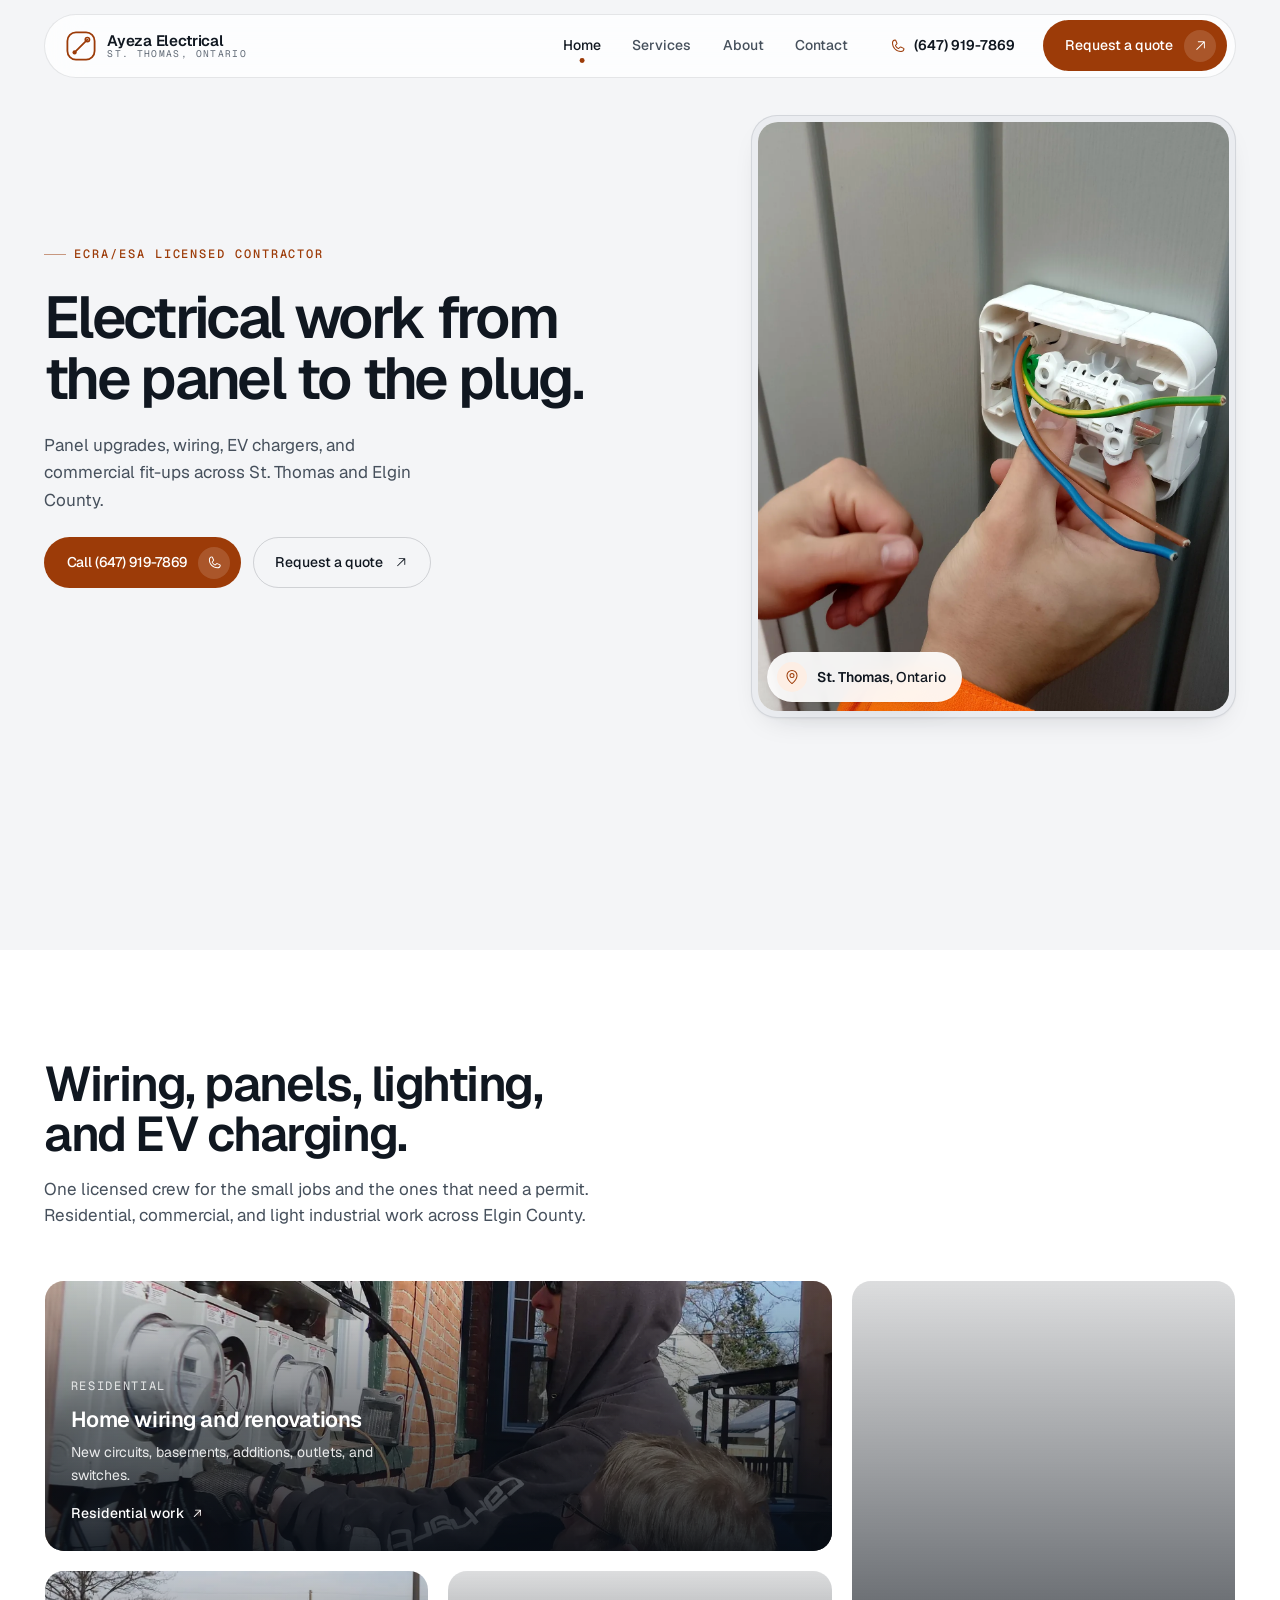
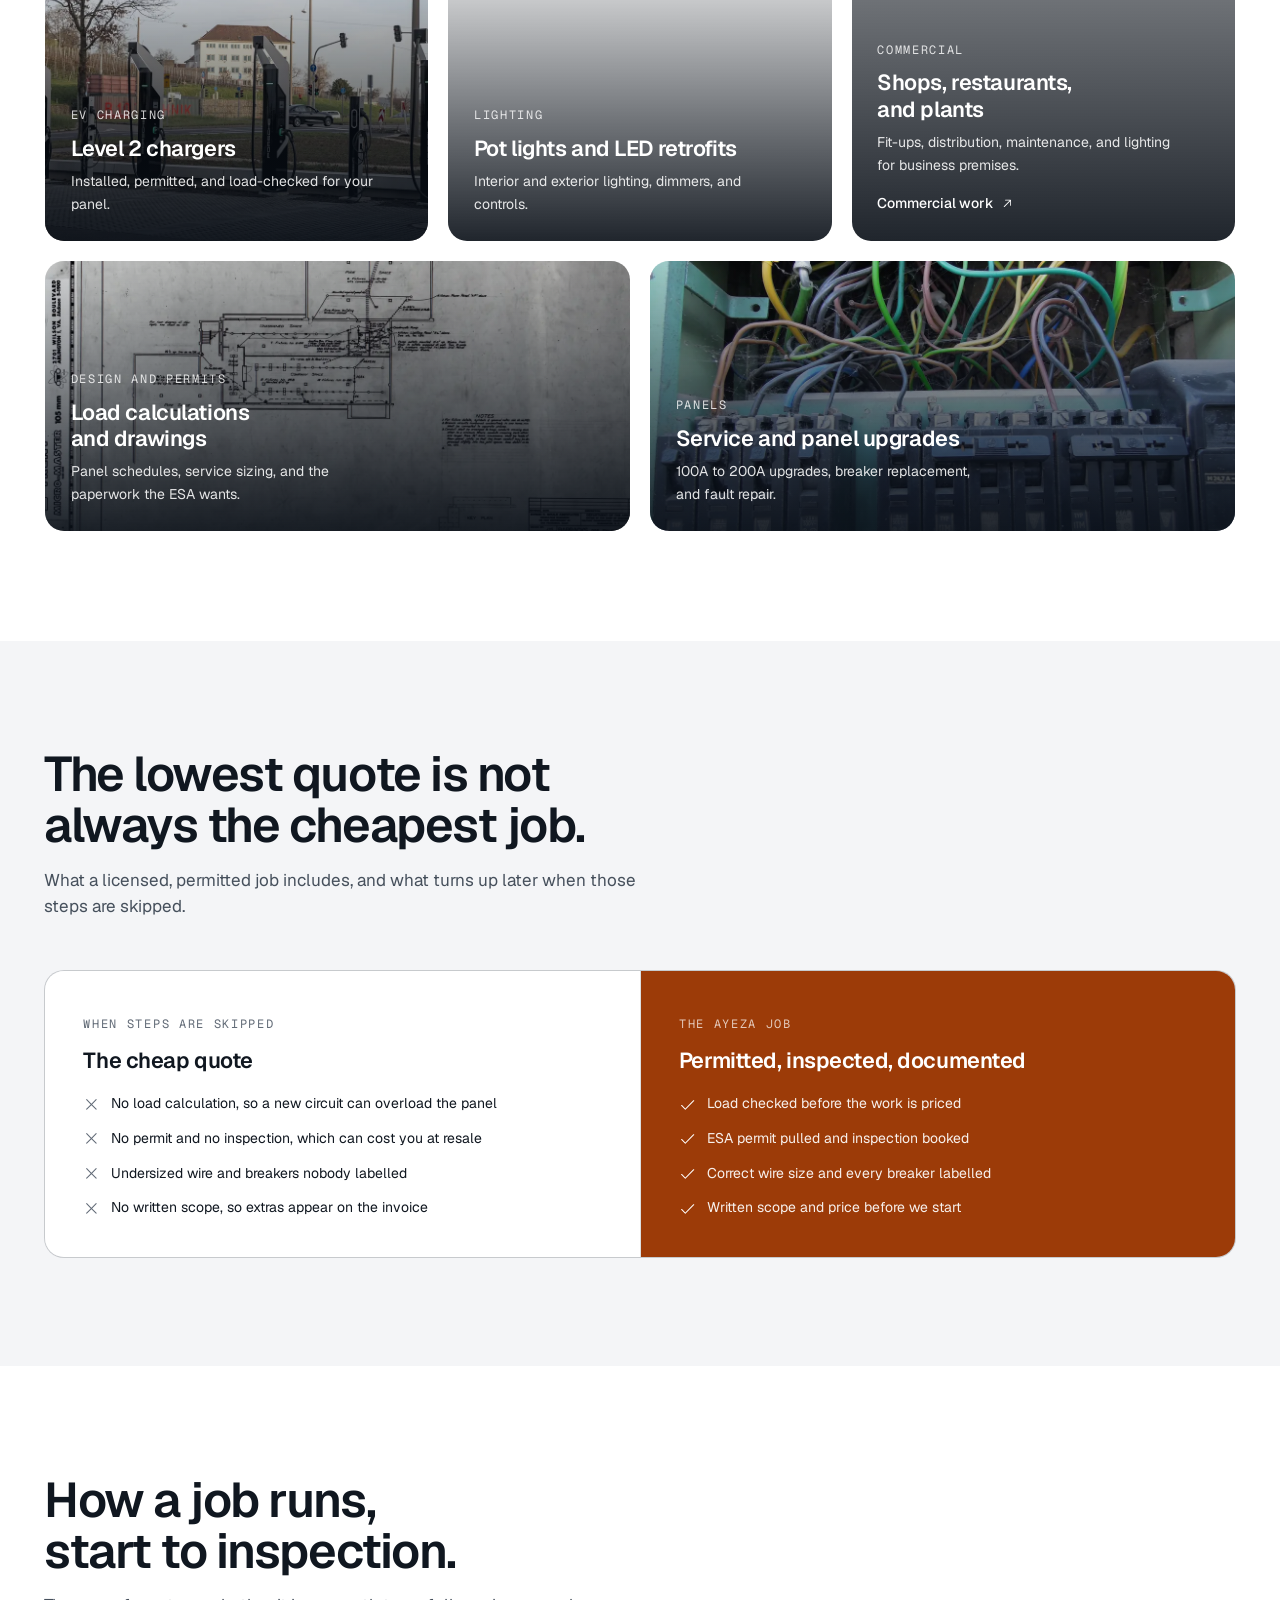
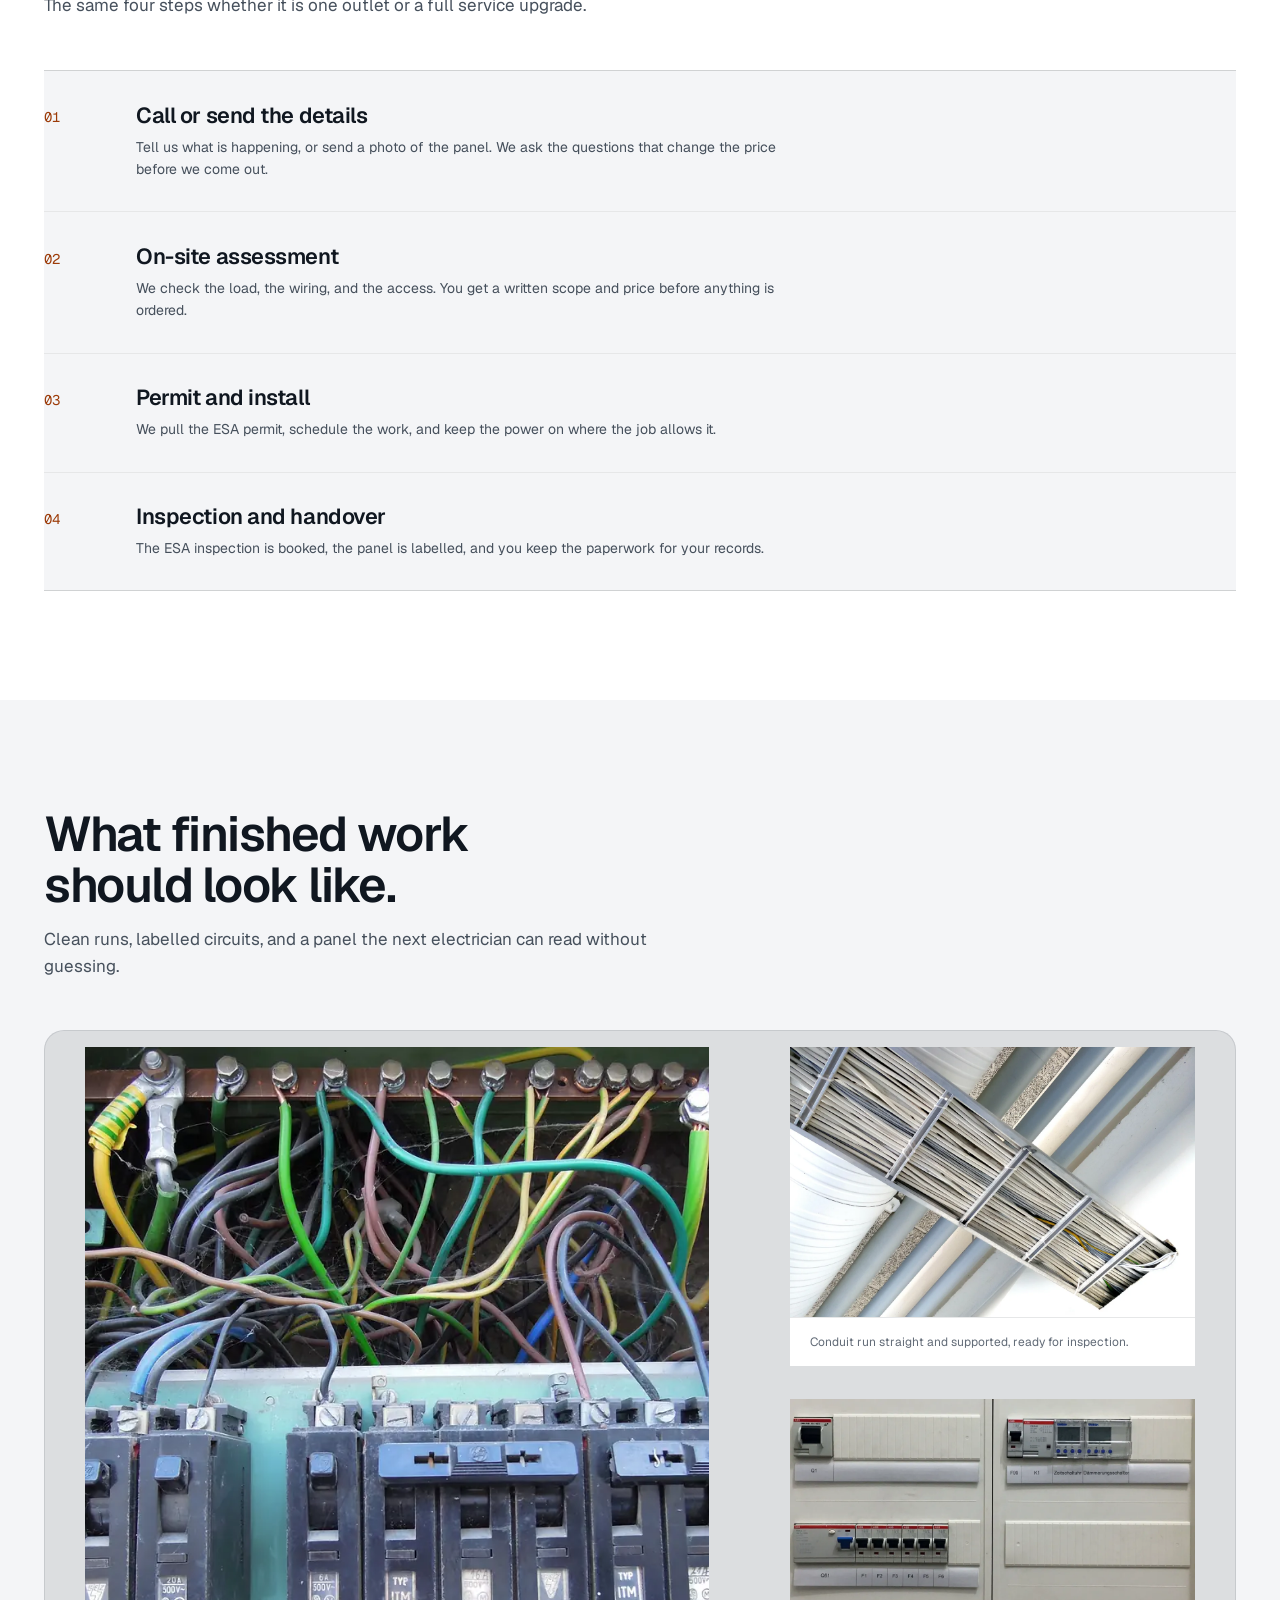
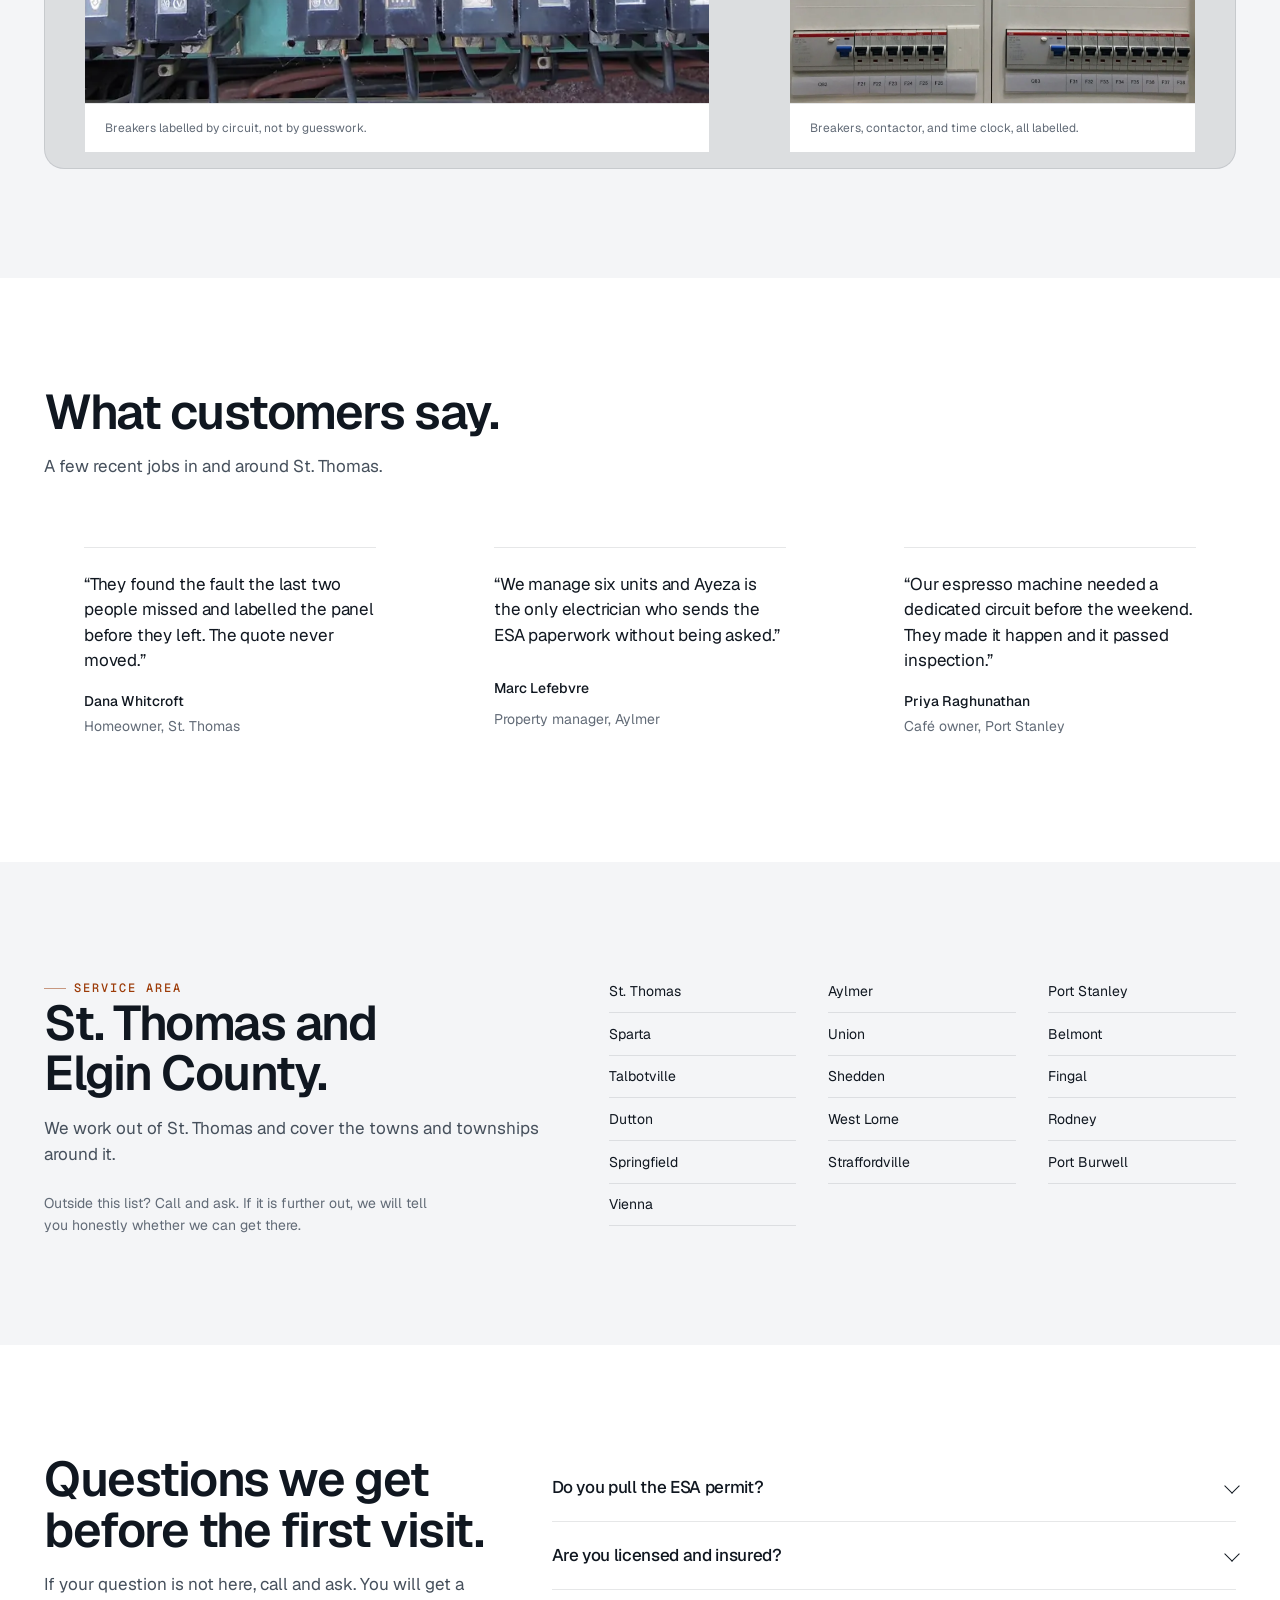
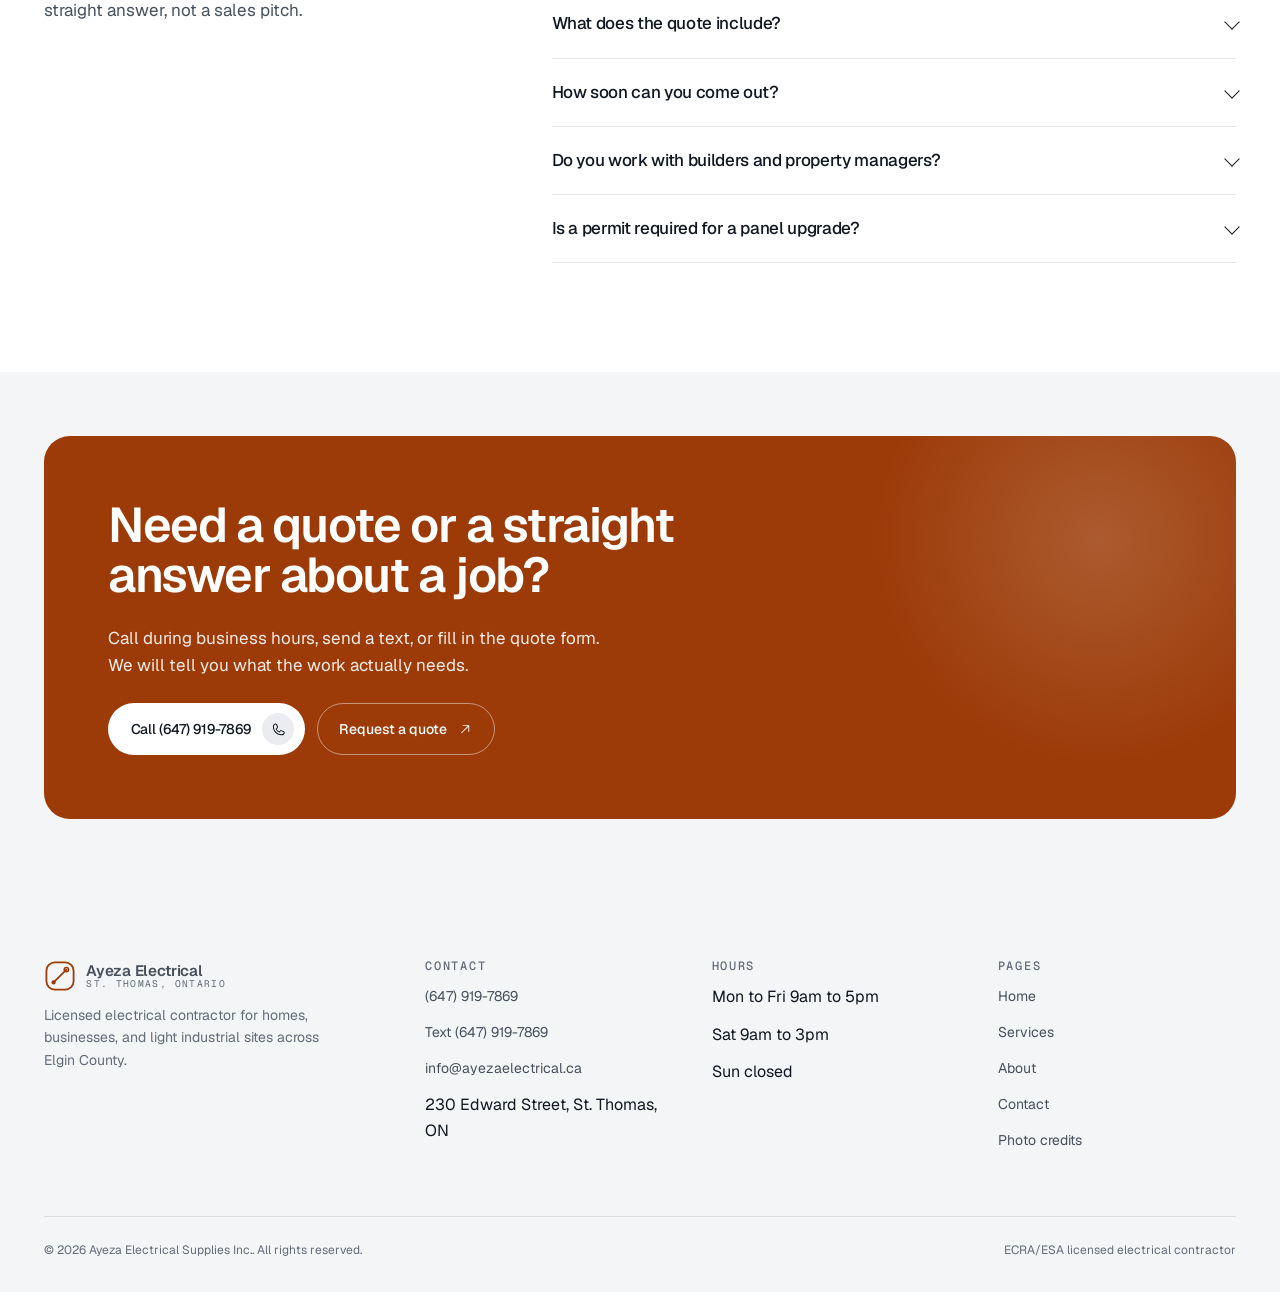
==== index.html @ c6b49f8e "Initial commit" ====
<!DOCTYPE html>
<html lang="en-CA">
<head>
<meta charset="utf-8">
<meta name="viewport" content="width=device-width, initial-scale=1">
<script>document.documentElement.classList.add('js');</script>
<title>Ayeza Electrical | Licensed electrician in St. Thomas, Ontario</title>
<meta name="description" content="Licensed electrical contractor in St. Thomas, Ontario. Panel upgrades, wiring, EV chargers, lighting, and commercial fit-ups. ESA permits and inspections handled. Call (647) 919-7869.">
<link rel="canonical" href="https://ayezaelectrical.ca/index.html">
<meta name="theme-color" content="#9c3b08">
<meta property="og:type" content="website">
<meta property="og:site_name" content="Ayeza Electrical Supplies Inc.">
<meta property="og:title" content="Ayeza Electrical | Licensed electrician in St. Thomas, Ontario">
<meta property="og:description" content="Licensed electrical contractor in St. Thomas, Ontario. Panel upgrades, wiring, EV chargers, lighting, and commercial fit-ups. ESA permits and inspections handled. Call (647) 919-7869.">
<meta property="og:url" content="https://ayezaelectrical.ca/index.html">
<meta property="og:image" content="https://ayezaelectrical.ca/assets/img/og-cover.png">
<meta property="og:locale" content="en_CA">
<meta name="twitter:card" content="summary_large_image">
<link rel="icon" href="assets/img/favicon.svg" type="image/svg+xml">
<link rel="apple-touch-icon" href="assets/img/og-cover.png">
<link rel="preload" href="assets/fonts/geist-latin.woff2" as="font" type="font/woff2" crossorigin>
<link rel="stylesheet" href="assets/css/styles.css">
<script type="application/ld+json">
{
  "@context": "https://schema.org",
  "@type": "Electrician",
  "name": "Ayeza Electrical Supplies Inc.",
  "alternateName": "Ayeza Electrical",
  "description": "Licensed electrical contractor for residential, commercial, and light industrial work in St. Thomas and Elgin County, Ontario.",
  "url": "https://ayezaelectrical.ca/",
  "telephone": "+1-647-919-7869",
  "email": "info@ayezaelectrical.ca",
  "image": "https://ayezaelectrical.ca/assets/img/og-cover.png",
  "priceRange": "Quoted per job",
  "address": {
    "@type": "PostalAddress",
    "streetAddress": "230 Edward Street",
    "addressLocality": "St. Thomas",
    "addressRegion": "ON",
    "addressCountry": "CA"
  },
  "areaServed": ["St. Thomas", "Aylmer", "Port Stanley", "Sparta", "Union", "Belmont", "Talbotville", "Shedden", "Fingal", "Dutton", "West Lorne", "Rodney", "Springfield", "Straffordville", "Port Burwell", "Vienna"],
  "openingHoursSpecification": [
    { "@type": "OpeningHoursSpecification", "dayOfWeek": ["Monday", "Tuesday", "Wednesday", "Thursday", "Friday"], "opens": "09:00", "closes": "17:00" },
    { "@type": "OpeningHoursSpecification", "dayOfWeek": "Saturday", "opens": "09:00", "closes": "15:00" }
  ],
  "knowsAbout": ["Panel upgrades", "Service upgrades", "Residential wiring", "Commercial electrical fit-ups", "EV charger installation", "Lighting installation", "Load calculations", "ESA permits and inspections"]
}
</script>
<script type="application/ld+json">
{
  "@context": "https://schema.org",
  "@type": "FAQPage",
  "mainEntity": [
    { "@type": "Question", "name": "Do you pull the ESA permit?", "acceptedAnswer": { "@type": "Answer", "text": "Yes. Work that needs a permit gets one, and the inspection is part of the job, not something you chase afterwards." } },
    { "@type": "Question", "name": "Are you licensed and insured?", "acceptedAnswer": { "@type": "Answer", "text": "Ayeza Electrical Supplies Inc. holds an active ECRA/ESA licence with the Electrical Safety Authority. Ask for the licence number and certificate of insurance before work starts and we will send both." } },
    { "@type": "Question", "name": "What does the quote include?", "acceptedAnswer": { "@type": "Answer", "text": "Labour, materials, the permit fee, and the inspection. If we open a wall and find something that changes the work, we stop and price it before continuing." } },
    { "@type": "Question", "name": "How soon can you come out?", "acceptedAnswer": { "@type": "Answer", "text": "Most quotes are scheduled within a few business days. If the job is urgent, call and we will tell you honestly what is possible that day." } },
    { "@type": "Question", "name": "Do you work with builders and property managers?", "acceptedAnswer": { "@type": "Answer", "text": "Yes. We handle fit-ups, unit turns, and scheduled maintenance for landlords, builders, and small commercial sites." } },
    { "@type": "Question", "name": "Is a permit required for a panel upgrade?", "acceptedAnswer": { "@type": "Answer", "text": "In Ontario a service or panel upgrade needs an ESA permit and inspection. We apply for the permit and meet the inspector on site." } }
  ]
}
</script>
</head>
<body>
<div class="sentinel" aria-hidden="true"></div>
<svg xmlns="http://www.w3.org/2000/svg" style="display:none" fill="currentColor" aria-hidden="true" focusable="false"><symbol id="i-arrow-up-right" viewBox="0 0 256 256"><path d="M200,64V168a8,8,0,0,1-16,0V83.31L69.66,197.66a8,8,0,0,1-11.32-11.32L172.69,72H88a8,8,0,0,1,0-16H192A8,8,0,0,1,200,64Z"/></symbol><symbol id="i-phone" viewBox="0 0 256 256"><path d="M222.37,158.46l-47.11-21.11-.13-.06a16,16,0,0,0-15.17,1.4,8.12,8.12,0,0,0-.75.56L134.87,160c-15.42-7.49-31.34-23.29-38.83-38.51l20.78-24.71c.2-.25.39-.5.57-.77a16,16,0,0,0,1.32-15.06l0-.12L97.54,33.64a16,16,0,0,0-16.62-9.52A56.26,56.26,0,0,0,32,80c0,79.4,64.6,144,144,144a56.26,56.26,0,0,0,55.88-48.92A16,16,0,0,0,222.37,158.46ZM176,208A128.14,128.14,0,0,1,48,80,40.2,40.2,0,0,1,82.87,40a.61.61,0,0,0,0,.12l21,47L83.2,111.86a6.13,6.13,0,0,0-.57.77,16,16,0,0,0-1,15.7c9.06,18.53,27.73,37.06,46.46,46.11a16,16,0,0,0,15.75-1.14,8.44,8.44,0,0,0,.74-.56L168.89,152l47,21.05h0s.08,0,.11,0A40.21,40.21,0,0,1,176,208Z"/></symbol><symbol id="i-map-pin" viewBox="0 0 256 256"><path d="M128,64a40,40,0,1,0,40,40A40,40,0,0,0,128,64Zm0,64a24,24,0,1,1,24-24A24,24,0,0,1,128,128Zm0-112a88.1,88.1,0,0,0-88,88c0,31.4,14.51,64.68,42,96.25a254.19,254.19,0,0,0,41.45,38.3,8,8,0,0,0,9.18,0A254.19,254.19,0,0,0,174,200.25c27.45-31.57,42-64.85,42-96.25A88.1,88.1,0,0,0,128,16Zm0,206c-16.53-13-72-60.75-72-118a72,72,0,0,1,144,0C200,161.23,144.53,209,128,222Z"/></symbol><symbol id="i-house-line" viewBox="0 0 256 256"><path d="M240,208H224V136l2.34,2.34A8,8,0,0,0,237.66,127L139.31,28.68a16,16,0,0,0-22.62,0L18.34,127a8,8,0,0,0,11.32,11.31L32,136v72H16a8,8,0,0,0,0,16H240a8,8,0,0,0,0-16ZM48,120l80-80,80,80v88H160V152a8,8,0,0,0-8-8H104a8,8,0,0,0-8,8v56H48Zm96,88H112V160h32Z"/></symbol><symbol id="i-buildings" viewBox="0 0 256 256"><path d="M240,208H224V96a16,16,0,0,0-16-16H144V32a16,16,0,0,0-24.88-13.32L39.12,72A16,16,0,0,0,32,85.34V208H16a8,8,0,0,0,0,16H240a8,8,0,0,0,0-16ZM208,96V208H144V96ZM48,85.34,128,32V208H48ZM112,112v16a8,8,0,0,1-16,0V112a8,8,0,1,1,16,0Zm-32,0v16a8,8,0,0,1-16,0V112a8,8,0,1,1,16,0Zm0,56v16a8,8,0,0,1-16,0V168a8,8,0,0,1,16,0Zm32,0v16a8,8,0,0,1-16,0V168a8,8,0,0,1,16,0Z"/></symbol><symbol id="i-check" viewBox="0 0 256 256"><path d="M229.66,77.66l-128,128a8,8,0,0,1-11.32,0l-56-56a8,8,0,0,1,11.32-11.32L96,188.69,218.34,66.34a8,8,0,0,1,11.32,11.32Z"/></symbol><symbol id="i-x" viewBox="0 0 256 256"><path d="M205.66,194.34a8,8,0,0,1-11.32,11.32L128,139.31,61.66,205.66a8,8,0,0,1-11.32-11.32L116.69,128,50.34,61.66A8,8,0,0,1,61.66,50.34L128,116.69l66.34-66.35a8,8,0,0,1,11.32,11.32L139.31,128Z"/></symbol><symbol id="i-shield-check" viewBox="0 0 256 256"><path d="M208,40H48A16,16,0,0,0,32,56v56c0,52.72,25.52,84.67,46.93,102.19,23.06,18.86,46,25.26,47,25.53a8,8,0,0,0,4.2,0c1-.27,23.91-6.67,47-25.53C198.48,196.67,224,164.72,224,112V56A16,16,0,0,0,208,40Zm0,72c0,37.07-13.66,67.16-40.6,89.42A129.3,129.3,0,0,1,128,223.62a128.25,128.25,0,0,1-38.92-21.81C61.82,179.51,48,149.3,48,112l0-56,160,0ZM82.34,141.66a8,8,0,0,1,11.32-11.32L112,148.69l50.34-50.35a8,8,0,0,1,11.32,11.32l-56,56a8,8,0,0,1-11.32,0Z"/></symbol><symbol id="i-clipboard-text" viewBox="0 0 256 256"><path d="M168,152a8,8,0,0,1-8,8H96a8,8,0,0,1,0-16h64A8,8,0,0,1,168,152Zm-8-40H96a8,8,0,0,0,0,16h64a8,8,0,0,0,0-16Zm56-64V216a16,16,0,0,1-16,16H56a16,16,0,0,1-16-16V48A16,16,0,0,1,56,32H92.26a47.92,47.92,0,0,1,71.48,0H200A16,16,0,0,1,216,48ZM96,64h64a32,32,0,0,0-64,0ZM200,48H173.25A47.93,47.93,0,0,1,176,64v8a8,8,0,0,1-8,8H88a8,8,0,0,1-8-8V64a47.93,47.93,0,0,1,2.75-16H56V216H200Z"/></symbol><symbol id="i-calendar-check" viewBox="0 0 256 256"><path d="M208,32H184V24a8,8,0,0,0-16,0v8H88V24a8,8,0,0,0-16,0v8H48A16,16,0,0,0,32,48V208a16,16,0,0,0,16,16H208a16,16,0,0,0,16-16V48A16,16,0,0,0,208,32ZM72,48v8a8,8,0,0,0,16,0V48h80v8a8,8,0,0,0,16,0V48h24V80H48V48ZM208,208H48V96H208V208Zm-38.34-85.66a8,8,0,0,1,0,11.32l-48,48a8,8,0,0,1-11.32,0l-24-24a8,8,0,0,1,11.32-11.32L116,164.69l42.34-42.35A8,8,0,0,1,169.66,122.34Z"/></symbol><symbol id="i-list-checks" viewBox="0 0 256 256"><path d="M224,128a8,8,0,0,1-8,8H128a8,8,0,0,1,0-16h88A8,8,0,0,1,224,128ZM128,72h88a8,8,0,0,0,0-16H128a8,8,0,0,0,0,16Zm88,112H128a8,8,0,0,0,0,16h88a8,8,0,0,0,0-16ZM82.34,42.34,56,68.69,45.66,58.34A8,8,0,0,0,34.34,69.66l16,16a8,8,0,0,0,11.32,0l32-32A8,8,0,0,0,82.34,42.34Zm0,64L56,132.69,45.66,122.34a8,8,0,0,0-11.32,11.32l16,16a8,8,0,0,0,11.32,0l32-32a8,8,0,0,0-11.32-11.32Zm0,64L56,196.69,45.66,186.34a8,8,0,0,0-11.32,11.32l16,16a8,8,0,0,0,11.32,0l32-32a8,8,0,0,0-11.32-11.32Z"/></symbol><symbol id="i-seal-check" viewBox="0 0 256 256"><path d="M225.86,102.82c-3.77-3.94-7.67-8-9.14-11.57-1.36-3.27-1.44-8.69-1.52-13.94-.15-9.76-.31-20.82-8-28.51s-18.75-7.85-28.51-8c-5.25-.08-10.67-.16-13.94-1.52-3.56-1.47-7.63-5.37-11.57-9.14C146.28,23.51,138.44,16,128,16s-18.27,7.51-25.18,14.14c-3.94,3.77-8,7.67-11.57,9.14C88,40.64,82.56,40.72,77.31,40.8c-9.76.15-20.82.31-28.51,8S41,67.55,40.8,77.31c-.08,5.25-.16,10.67-1.52,13.94-1.47,3.56-5.37,7.63-9.14,11.57C23.51,109.72,16,117.56,16,128s7.51,18.27,14.14,25.18c3.77,3.94,7.67,8,9.14,11.57,1.36,3.27,1.44,8.69,1.52,13.94.15,9.76.31,20.82,8,28.51s18.75,7.85,28.51,8c5.25.08,10.67.16,13.94,1.52,3.56,1.47,7.63,5.37,11.57,9.14C109.72,232.49,117.56,240,128,240s18.27-7.51,25.18-14.14c3.94-3.77,8-7.67,11.57-9.14,3.27-1.36,8.69-1.44,13.94-1.52,9.76-.15,20.82-.31,28.51-8s7.85-18.75,8-28.51c.08-5.25.16-10.67,1.52-13.94,1.47-3.56,5.37-7.63,9.14-11.57C232.49,146.28,240,138.44,240,128S232.49,109.73,225.86,102.82Zm-11.55,39.29c-4.79,5-9.75,10.17-12.38,16.52-2.52,6.1-2.63,13.07-2.73,19.82-.1,7-.21,14.33-3.32,17.43s-10.39,3.22-17.43,3.32c-6.75.1-13.72.21-19.82,2.73-6.35,2.63-11.52,7.59-16.52,12.38S132,224,128,224s-9.15-4.92-14.11-9.69-10.17-9.75-16.52-12.38c-6.1-2.52-13.07-2.63-19.82-2.73-7-.1-14.33-.21-17.43-3.32s-3.22-10.39-3.32-17.43c-.1-6.75-.21-13.72-2.73-19.82-2.63-6.35-7.59-11.52-12.38-16.52S32,132,32,128s4.92-9.15,9.69-14.11,9.75-10.17,12.38-16.52c2.52-6.1,2.63-13.07,2.73-19.82.1-7,.21-14.33,3.32-17.43S70.51,56.9,77.55,56.8c6.75-.1,13.72-.21,19.82-2.73,6.35-2.63,11.52-7.59,16.52-12.38S124,32,128,32s9.15,4.92,14.11,9.69,10.17,9.75,16.52,12.38c6.1,2.52,13.07,2.63,19.82,2.73,7,.1,14.33.21,17.43,3.32s3.22,10.39,3.32,17.43c.1,6.75.21,13.72,2.73,19.82,2.63,6.35,7.59,11.52,12.38,16.52S224,124,224,128,219.08,137.15,214.31,142.11ZM173.66,98.34a8,8,0,0,1,0,11.32l-56,56a8,8,0,0,1-11.32,0l-24-24a8,8,0,0,1,11.32-11.32L112,148.69l50.34-50.35A8,8,0,0,1,173.66,98.34Z"/></symbol></svg>

<a class="skip-link" href="#main">Skip to content</a>

<header class="nav" id="nav">
  <div class="nav__inner">
    <a class="brand" href="index.html" aria-label="Ayeza Electrical Supplies Inc., home">
      <svg class="brand__mark" viewBox="0 0 32 32" aria-hidden="true" focusable="false">
        <rect x="2.4" y="2.4" width="27.2" height="27.2" rx="8.5" fill="none" stroke="currentColor" stroke-width="1.8"/>
        <path d="M9.6 22.4 22.4 9.6" fill="none" stroke="currentColor" stroke-width="1.7" stroke-linecap="round"/>
        <circle cx="9.6" cy="22.4" r="2.1" fill="currentColor"/>
        <circle cx="22.4" cy="9.6" r="2.1" fill="none" stroke="currentColor" stroke-width="1.7"/>
      </svg>
      <span class="brand__text">
        <span class="brand__name">Ayeza Electrical</span>
        <span class="brand__sub">St. Thomas, Ontario</span>
      </span>
    </a>
    <nav class="nav__links" aria-label="Primary">
      <a class="nav__link" href="index.html" aria-current="page">Home</a><a class="nav__link" href="services.html">Services</a><a class="nav__link" href="about.html">About</a><a class="nav__link" href="contact.html">Contact</a>
    </nav>
    <a class="nav__phone" href="tel:+16479197869"><svg class="icon icon--sm" aria-hidden="true"><use href="#i-phone"/></svg>(647) 919-7869</a>
    <a class="btn btn--primary" href="contact.html">Request a quote<span class="btn__island"><svg class="icon icon--sm" aria-hidden="true"><use href="#i-arrow-up-right"/></svg></span></a>
    <button class="nav__burger" type="button" aria-expanded="false" aria-controls="site-menu" aria-label="Open menu"><span></span><span></span></button>
  </div>
</header>

<div class="menu" id="site-menu">
  <a class="menu__link" href="index.html" aria-current="page" style="--d:40ms">Home</a><a class="menu__link" href="services.html" style="--d:100ms">Services</a><a class="menu__link" href="about.html" style="--d:160ms">About</a><a class="menu__link" href="contact.html" style="--d:220ms">Contact</a>
  <div class="menu__foot">
    <a href="tel:+16479197869">(647) 919-7869</a>
    <a href="mailto:info@ayezaelectrical.ca">info@ayezaelectrical.ca</a>
    <span class="muted">Mon to Fri 9am to 5pm, Sat 9am to 3pm</span>
  </div>
</div>

<main id="main">

  <!-- Hero -->
  <section class="hero">
    <div class="wrap">
      <div class="hero__grid">
        <div class="hero__copy reveal">
          <span class="eyebrow">ECRA/ESA licensed contractor</span>
          <h1>Electrical work from the panel to the plug.</h1>
          <p class="hero__lead">Panel upgrades, wiring, EV chargers, and commercial fit-ups across St. Thomas and Elgin County.</p>
          <div class="btn-row">
            <a class="btn btn--primary" href="tel:+16479197869">Call (647) 919-7869<span class="btn__island"><svg class="icon icon--sm" aria-hidden="true"><use href="#i-phone"/></svg></span></a>
            <a class="btn btn--ghost" href="contact.html">Request a quote<svg class="icon icon--sm" aria-hidden="true"><use href="#i-arrow-up-right"/></svg></a>
          </div>
        </div>
        <div class="hero__media reveal" style="--d:120ms">
          <div class="bez bez--float">
            <div class="bez__core">
              <img src="assets/img/hero.webp" width="1400" height="1750" alt="Hands connecting wiring at an electrical terminal" fetchpriority="high">
            </div>
          </div>
          <div class="hero__badge">
            <span class="hero__badge-mark"><svg class="icon icon--sm" aria-hidden="true"><use href="#i-map-pin"/></svg></span>
            <span><b>St. Thomas</b>, Ontario</span>
          </div>
        </div>
      </div>

      <ul class="creds reveal" style="--d:80ms">
        <li><svg class="icon" aria-hidden="true"><use href="#i-shield-check"/></svg>Licensed by the Electrical Safety Authority</li>
        <li><svg class="icon" aria-hidden="true"><use href="#i-clipboard-text"/></svg>Written price before work starts</li>
        <li><svg class="icon" aria-hidden="true"><use href="#i-calendar-check"/></svg>Permits and inspections handled</li>
        <li><svg class="icon" aria-hidden="true"><use href="#i-seal-check"/></svg>Every circuit labelled at handover</li>
      </ul>
    </div>
  </section>

  <!-- Services -->
  <section class="section section--surface" id="services">
    <div class="wrap">
      <div class="section-head reveal">
        <h2>Wiring, panels, lighting, and EV charging.</h2>
        <p class="lead">One licensed crew for the small jobs and the ones that need a permit. Residential, commercial, and light industrial work across Elgin County.</p>
      </div>

      <div class="bento">
        <article class="bento__cell bento__cell--media bento__cell--wide reveal">
          <img src="assets/img/svc-residential.webp" width="1200" height="900" alt="Electricians working on a residential meter bank" loading="lazy" decoding="async">
          <span class="bento__tag">Residential</span>
          <h3>Home wiring and renovations</h3>
          <p>New circuits, basements, additions, outlets, and switches.</p>
          <a class="bento__link" href="services.html#residential">Residential work<svg class="icon icon--sm" aria-hidden="true"><use href="#i-arrow-up-right"/></svg></a>
        </article>

        <article class="bento__cell bento__cell--media bento__cell--tall reveal" style="--d:80ms">
          <img src="assets/img/svc-commercial.webp" width="1200" height="900" alt="Industrial distribution board with organised wiring" loading="lazy" decoding="async">
          <span class="bento__tag">Commercial</span>
          <h3>Shops, restaurants, and plants</h3>
          <p>Fit-ups, distribution, maintenance, and lighting for business premises.</p>
          <a class="bento__link" href="services.html#commercial">Commercial work<svg class="icon icon--sm" aria-hidden="true"><use href="#i-arrow-up-right"/></svg></a>
        </article>

        <article class="bento__cell bento__cell--media bento__cell--third reveal" style="--d:120ms">
          <img src="assets/img/svc-ev.webp" width="800" height="800" alt="Electric vehicle charging stations in a parking area" loading="lazy" decoding="async">
          <span class="bento__tag">EV charging</span>
          <h3>Level 2 chargers</h3>
          <p>Installed, permitted, and load-checked for your panel.</p>
        </article>

        <article class="bento__cell bento__cell--media bento__cell--third reveal" style="--d:160ms">
          <img src="assets/img/svc-lighting.webp" width="800" height="800" alt="Ceiling light fixture in a room" loading="lazy" decoding="async">
          <span class="bento__tag">Lighting</span>
          <h3>Pot lights and LED retrofits</h3>
          <p>Interior and exterior lighting, dimmers, and controls.</p>
        </article>

        <article class="bento__cell bento__cell--media bento__cell--half reveal" style="--d:200ms">
          <img src="assets/img/svc-engineering.webp" width="1200" height="900" alt="Electrical drawing sheets for a building" loading="lazy" decoding="async">
          <span class="bento__tag">Design and permits</span>
          <h3>Load calculations and drawings</h3>
          <p>Panel schedules, service sizing, and the paperwork the ESA wants.</p>
        </article>

        <article class="bento__cell bento__cell--media bento__cell--half reveal" style="--d:240ms">
          <img src="assets/img/work-panel.webp" width="1200" height="800" alt="Breaker panel with labelled circuits" loading="lazy" decoding="async">
          <span class="bento__tag">Panels</span>
          <h3>Service and panel upgrades</h3>
          <p>100A to 200A upgrades, breaker replacement, and fault repair.</p>
        </article>
      </div>
    </div>
  </section>

  <!-- Difference -->
  <section class="section">
    <div class="wrap">
      <div class="section-head reveal">
        <h2>The lowest quote is not always the cheapest job.</h2>
        <p class="lead">What a licensed, permitted job includes, and what turns up later when those steps are skipped.</p>
      </div>
      <div class="compare reveal">
        <div class="compare__col">
          <span class="compare__label">When steps are skipped</span>
          <h3>The cheap quote</h3>
          <ul>
            <li><svg class="icon" aria-hidden="true"><use href="#i-x"/></svg>No load calculation, so a new circuit can overload the panel</li>
            <li><svg class="icon" aria-hidden="true"><use href="#i-x"/></svg>No permit and no inspection, which can cost you at resale</li>
            <li><svg class="icon" aria-hidden="true"><use href="#i-x"/></svg>Undersized wire and breakers nobody labelled</li>
            <li><svg class="icon" aria-hidden="true"><use href="#i-x"/></svg>No written scope, so extras appear on the invoice</li>
          </ul>
        </div>
        <div class="compare__col compare__col--us">
          <span class="compare__label">The Ayeza job</span>
          <h3>Permitted, inspected, documented</h3>
          <ul>
            <li><svg class="icon" aria-hidden="true"><use href="#i-check"/></svg>Load checked before the work is priced</li>
            <li><svg class="icon" aria-hidden="true"><use href="#i-check"/></svg>ESA permit pulled and inspection booked</li>
            <li><svg class="icon" aria-hidden="true"><use href="#i-check"/></svg>Correct wire size and every breaker labelled</li>
            <li><svg class="icon" aria-hidden="true"><use href="#i-check"/></svg>Written scope and price before we start</li>
          </ul>
        </div>
      </div>
    </div>
  </section>

  <!-- Process -->
  <section class="section section--surface" id="process">
    <div class="wrap">
      <div class="section-head reveal">
        <h2>How a job runs, start to inspection.</h2>
        <p class="lead">The same four steps whether it is one outlet or a full service upgrade.</p>
      </div>
      <ol class="steps reveal">
        <li class="step">
          <span class="step__num">01</span>
          <div class="step__body">
            <h3>Call or send the details</h3>
            <p>Tell us what is happening, or send a photo of the panel. We ask the questions that change the price before we come out.</p>
          </div>
        </li>
        <li class="step">
          <span class="step__num">02</span>
          <div class="step__body">
            <h3>On-site assessment</h3>
            <p>We check the load, the wiring, and the access. You get a written scope and price before anything is ordered.</p>
          </div>
        </li>
        <li class="step">
          <span class="step__num">03</span>
          <div class="step__body">
            <h3>Permit and install</h3>
            <p>We pull the ESA permit, schedule the work, and keep the power on where the job allows it.</p>
          </div>
        </li>
        <li class="step">
          <span class="step__num">04</span>
          <div class="step__body">
            <h3>Inspection and handover</h3>
            <p>The ESA inspection is booked, the panel is labelled, and you keep the paperwork for your records.</p>
          </div>
        </li>
      </ol>
    </div>
  </section>

  <!-- Work -->
  <section class="section">
    <div class="wrap">
      <div class="section-head reveal">
        <h2>What finished work should look like.</h2>
        <p class="lead">Clean runs, labelled circuits, and a panel the next electrician can read without guessing.</p>
      </div>
      <div class="work reveal">
        <figure class="work__figure work__figure--lead">
          <img src="assets/img/work-panel.webp" width="1200" height="800" alt="Breaker panel with labelled circuits" loading="lazy" decoding="async">
          <figcaption class="work__caption">Breakers labelled by circuit, not by guesswork.</figcaption>
        </figure>
        <figure class="work__figure">
          <img src="assets/img/work-conduit.webp" width="1200" height="800" alt="Cable trays carrying electrical cables" loading="lazy" decoding="async">
          <figcaption class="work__caption">Conduit run straight and supported, ready for inspection.</figcaption>
        </figure>
        <figure class="work__figure">
          <img src="assets/img/about.webp" width="1200" height="900" alt="Distribution board with labelled breakers, a contactor, and a time switch" loading="lazy" decoding="async">
          <figcaption class="work__caption">Breakers, contactor, and time clock, all labelled.</figcaption>
        </figure>
      </div>
    </div>
  </section>

  <!-- Reviews. Sample copy. Replace with permissioned customer reviews before launch. -->
  <section class="section section--surface">
    <div class="wrap">
      <div class="section-head reveal">
        <h2>What customers say.</h2>
        <p class="lead">A few recent jobs in and around St. Thomas.</p>
      </div>
      <div class="quotes reveal">
        <blockquote class="quote">
          <p>&ldquo;They found the fault the last two people missed and labelled the panel before they left. The quote never moved.&rdquo;</p>
          <footer><b>Dana Whitcroft</b><span>Homeowner, St. Thomas</span></footer>
        </blockquote>
        <blockquote class="quote">
          <p>&ldquo;We manage six units and Ayeza is the only electrician who sends the ESA paperwork without being asked.&rdquo;</p>
          <footer><b>Marc Lefebvre</b><span>Property manager, Aylmer</span></footer>
        </blockquote>
        <blockquote class="quote">
          <p>&ldquo;Our espresso machine needed a dedicated circuit before the weekend. They made it happen and it passed inspection.&rdquo;</p>
          <footer><b>Priya Raghunathan</b><span>Caf&eacute; owner, Port Stanley</span></footer>
        </blockquote>
      </div>
    </div>
  </section>

  <!-- Coverage -->
  <section class="section" id="areas">
    <div class="wrap">
      <div class="areas">
        <div class="areas__head reveal">
          <span class="eyebrow">Service area</span>
          <h2>St. Thomas and Elgin County.</h2>
          <p class="lead" style="margin-top:1rem">We work out of St. Thomas and cover the towns and townships around it.</p>
          <p class="areas__note">Outside this list? Call and ask. If it is further out, we will tell you honestly whether we can get there.</p>
        </div>
        <ul class="areas__list reveal" style="--d:80ms">
          <li>St. Thomas</li>
          <li>Aylmer</li>
          <li>Port Stanley</li>
          <li>Sparta</li>
          <li>Union</li>
          <li>Belmont</li>
          <li>Talbotville</li>
          <li>Shedden</li>
          <li>Fingal</li>
          <li>Dutton</li>
          <li>West Lorne</li>
          <li>Rodney</li>
          <li>Springfield</li>
          <li>Straffordville</li>
          <li>Port Burwell</li>
          <li>Vienna</li>
        </ul>
      </div>
    </div>
  </section>

  <!-- FAQ -->
  <section class="section section--surface" id="faq">
    <div class="wrap">
      <div class="faq">
        <div class="faq__head reveal">
          <h2>Questions we get before the first visit.</h2>
          <p class="lead" style="margin-top:1rem">If your question is not here, call and ask. You will get a straight answer, not a sales pitch.</p>
        </div>
        <div class="reveal" style="--d:80ms">
          <details class="faq__item">
            <summary>Do you pull the ESA permit?</summary>
            <p>Yes. Work that needs a permit gets one, and the inspection is part of the job, not something you chase afterwards.</p>
          </details>
          <details class="faq__item">
            <summary>Are you licensed and insured?</summary>
            <p>Ayeza Electrical Supplies Inc. holds an active ECRA/ESA licence with the Electrical Safety Authority. Ask for the licence number and certificate of insurance before work starts and we will send both.</p>
          </details>
          <details class="faq__item">
            <summary>What does the quote include?</summary>
            <p>Labour, materials, the permit fee, and the inspection. If we open a wall and find something that changes the work, we stop and price it before continuing.</p>
          </details>
          <details class="faq__item">
            <summary>How soon can you come out?</summary>
            <p>Most quotes are scheduled within a few business days. If the job is urgent, call and we will tell you honestly what is possible that day.</p>
          </details>
          <details class="faq__item">
            <summary>Do you work with builders and property managers?</summary>
            <p>Yes. We handle fit-ups, unit turns, and scheduled maintenance for landlords, builders, and small commercial sites.</p>
          </details>
          <details class="faq__item">
            <summary>Is a permit required for a panel upgrade?</summary>
            <p>In Ontario a service or panel upgrade needs an ESA permit and inspection. We apply for the permit and meet the inspector on site.</p>
          </details>
        </div>
      </div>
    </div>
  </section>

  <!-- CTA -->
  <section class="section section--tight">
    <div class="wrap">
      <div class="cta reveal">
        <div class="cta__inner">
          <h2>Need a quote or a straight answer about a job?</h2>
          <p>Call during business hours, send a text, or fill in the quote form. We will tell you what the work actually needs.</p>
          <div class="btn-row">
            <a class="btn btn--on-accent" href="tel:+16479197869">Call (647) 919-7869<span class="btn__island"><svg class="icon icon--sm" aria-hidden="true"><use href="#i-phone"/></svg></span></a>
            <a class="btn btn--ghost cta__ghost" href="contact.html">Request a quote<svg class="icon icon--sm" aria-hidden="true"><use href="#i-arrow-up-right"/></svg></a>
          </div>
        </div>
      </div>
    </div>
  </section>

</main>

<footer class="footer">
  <div class="wrap">
    <div class="footer__grid">
      <div class="footer__col">
        <a class="brand" href="index.html" aria-label="Ayeza Electrical Supplies Inc., home" style="margin-right:0">
          <svg class="brand__mark" viewBox="0 0 32 32" aria-hidden="true" focusable="false">
        <rect x="2.4" y="2.4" width="27.2" height="27.2" rx="8.5" fill="none" stroke="currentColor" stroke-width="1.8"/>
        <path d="M9.6 22.4 22.4 9.6" fill="none" stroke="currentColor" stroke-width="1.7" stroke-linecap="round"/>
        <circle cx="9.6" cy="22.4" r="2.1" fill="currentColor"/>
        <circle cx="22.4" cy="9.6" r="2.1" fill="none" stroke="currentColor" stroke-width="1.7"/>
      </svg>
          <span class="brand__text">
            <span class="brand__name">Ayeza Electrical</span>
            <span class="brand__sub">St. Thomas, Ontario</span>
          </span>
        </a>
        <p class="muted" style="font-size:var(--t-small);max-width:32ch">Licensed electrical contractor for homes, businesses, and light industrial sites across Elgin County.</p>
      </div>
      <div class="footer__col">
        <h4>Contact</h4>
        <a href="tel:+16479197869">(647) 919-7869</a>
        <a href="sms:+16479197869">Text (647) 919-7869</a>
        <a href="mailto:info@ayezaelectrical.ca">info@ayezaelectrical.ca</a>
        <span>230 Edward Street, St. Thomas, ON</span>
      </div>
      <div class="footer__col">
        <h4>Hours</h4>
        <span>Mon to Fri 9am to 5pm</span>
        <span>Sat 9am to 3pm</span>
        <span>Sun closed</span>
      </div>
      <div class="footer__col">
        <h4>Pages</h4>
        <a href="index.html">Home</a><a href="services.html">Services</a><a href="about.html">About</a><a href="contact.html">Contact</a>
        <a href="credits.html">Photo credits</a>
      </div>
    </div>
    <div class="footer__bottom">
      <span>&copy; 2026 Ayeza Electrical Supplies Inc.. All rights reserved.</span>
      <span>ECRA/ESA licensed electrical contractor</span>
    </div>
  </div>
</footer>

<script src="assets/js/main.js" defer></script>
</body>
</html>
---- assets/css/styles.css ----
/* ==========================================================================
   Ayeza Electrical Supplies Inc.
   Bespoke design system. No framework, no build step, no runtime dependencies.

   Shape rule (one system, documented):
     containers / cards .... 20px
     media nested in cards .. 14px  (concentric with the card's inner padding)
     inputs ................. 12px
     interactive controls ... pill (999px)
   One accent colour for the whole site: --accent (copper, from conductor metal).
   One theme for the whole site: cool paper. No section inverts.
   ========================================================================== */

/* latin-ext */
@font-face {
  font-family: 'Geist';
  font-style: normal;
  font-weight: 400 700;
  font-display: swap;
  src: url(../fonts/geist-latin-ext.woff2) format('woff2');
  unicode-range: U+0100-02BA, U+02BD-02C5, U+02C7-02CC, U+02CE-02D7, U+02DD-02FF, U+0304, U+0308, U+0329, U+1D00-1DBF, U+1E00-1E9F, U+1EF2-1EFF, U+2020, U+20A0-20AB, U+20AD-20C0, U+2113, U+2C60-2C7F, U+A720-A7FF;
}
/* latin */
@font-face {
  font-family: 'Geist';
  font-style: normal;
  font-weight: 400 700;
  font-display: swap;
  src: url(../fonts/geist-latin.woff2) format('woff2');
  unicode-range: U+0000-00FF, U+0131, U+0152-0153, U+02BB-02BC, U+02C6, U+02DA, U+02DC, U+0304, U+0308, U+0329, U+2000-206F, U+20AC, U+2122, U+2191, U+2193, U+2212, U+2215, U+FEFF, U+FFFD;
}
/* latin-ext */
@font-face {
  font-family: 'Geist Mono';
  font-style: normal;
  font-weight: 400 600;
  font-display: swap;
  src: url(../fonts/geist-mono-latin-ext.woff2) format('woff2');
  unicode-range: U+0100-02BA, U+02BD-02C5, U+02C7-02CC, U+02CE-02D7, U+02DD-02FF, U+0304, U+0308, U+0329, U+1D00-1DBF, U+1E00-1E9F, U+1EF2-1EFF, U+2020, U+20A0-20AB, U+20AD-20C0, U+2113, U+2C60-2C7F, U+A720-A7FF;
}
/* latin */
@font-face {
  font-family: 'Geist Mono';
  font-style: normal;
  font-weight: 400 600;
  font-display: swap;
  src: url(../fonts/geist-mono-latin.woff2) format('woff2');
  unicode-range: U+0000-00FF, U+0131, U+0152-0153, U+02BB-02BC, U+02C6, U+02DA, U+02DC, U+0304, U+0308, U+0329, U+2000-206F, U+20AC, U+2122, U+2191, U+2193, U+2212, U+2215, U+FEFF, U+FFFD;
}

/* --------------------------------------------------------------------------
   Tokens
   -------------------------------------------------------------------------- */
:root {
  /* Neutrals: cool paper, graphite ink. Not warm beige. */
  --ink: #101720;
  --ink-2: #46505c;
  --ink-3: #626b77;
  --paper: #f4f5f7;
  --paper-2: #eaecf0;
  --surface: #ffffff;

  --line: rgba(16, 23, 32, 0.10);
  --line-2: rgba(16, 23, 32, 0.16);
  --line-3: rgba(16, 23, 32, 0.28);

  /* Single accent, locked site-wide: burnt copper.
     White on it 6.9:1, it on paper 6.33:1. Both pass WCAG AA. */
  --accent: #9c3b08;
  --accent-2: #7f2f05;
  --accent-soft: #fdeee4;
  --on-accent: #ffffff;

  /* Radii, per the shape rule above. */
  --r-card: 20px;
  --r-media: 14px;
  --r-input: 12px;
  --r-pill: 999px;

  /* Fluid type scale */
  --t-display: clamp(2.4rem, 4.6vw, 3.9rem);
  --t-h2: clamp(1.9rem, 3.8vw, 3.1rem);
  --t-h3: clamp(1.25rem, 1.7vw, 1.55rem);
  --t-lead: clamp(1.0625rem, 1.05vw, 1.1875rem);
  --t-body: 1rem;
  --t-small: 0.875rem;
  --t-micro: 0.75rem;

  /* Rhythm */
  --gutter: clamp(1.25rem, 4vw, 2.75rem);
  --section-y: clamp(4.5rem, 8.5vw, 8rem);
  --stack: clamp(1rem, 1.6vw, 1.5rem);
  --maxw: 1280px;

  /* Motion: mass and spring, never linear. */
  --ease: cubic-bezier(0.32, 0.72, 0, 1);
  --ease-out: cubic-bezier(0.16, 1, 0.3, 1);
  --dur: 700ms;
  --dur-fast: 240ms;

  --shadow-card: 0 1px 2px rgba(16, 23, 32, 0.04), 0 12px 32px -18px rgba(16, 23, 32, 0.22);
  --shadow-float: 0 2px 6px rgba(16, 23, 32, 0.05), 0 24px 60px -28px rgba(16, 23, 32, 0.30);
  --shadow-nav: 0 1px 0 rgba(16, 23, 32, 0.04), 0 18px 40px -26px rgba(16, 23, 32, 0.28);

  /* Scrim over photography, tinted to the ink family. */
  --scrim: 8, 14, 22;
}

/* --------------------------------------------------------------------------
   Base
   -------------------------------------------------------------------------- */
*,
*::before,
*::after { box-sizing: border-box; }

html {
  -webkit-text-size-adjust: 100%;
  scroll-behavior: smooth;
  scroll-padding-top: 6.5rem;
}

body {
  margin: 0;
  background: var(--paper);
  color: var(--ink);
  font-family: 'Geist', ui-sans-serif, system-ui, -apple-system, 'Segoe UI', sans-serif;
  font-size: var(--t-body);
  line-height: 1.6;
  font-feature-settings: 'ss01' on, 'cv01' on;
  -webkit-font-smoothing: antialiased;
  text-rendering: optimizeLegibility;
  overflow-x: hidden;
}

body.is-locked { overflow: hidden; }

h1, h2, h3, h4 {
  margin: 0;
  font-weight: 600;
  letter-spacing: -0.03em;
  line-height: 1.04;
  text-wrap: balance;
}

h2 { font-size: var(--t-h2); }
h3 { font-size: var(--t-h3); letter-spacing: -0.02em; line-height: 1.2; }

p { margin: 0; }
ul, ol { margin: 0; padding: 0; list-style: none; }

img { display: block; max-width: 100%; height: auto; }

a { color: inherit; text-decoration: none; }

button, input, select, textarea { font: inherit; color: inherit; }

:focus-visible {
  outline: 2px solid var(--accent);
  outline-offset: 3px;
  border-radius: 4px;
}

::selection { background: var(--accent); color: var(--on-accent); }

.icon { width: 1.15rem; height: 1.15rem; fill: currentColor; flex: none; }
.icon--sm { width: 0.9rem; height: 0.9rem; }
.icon--lg { width: 1.6rem; height: 1.6rem; }

.visually-hidden {
  position: absolute;
  width: 1px; height: 1px;
  margin: -1px; padding: 0;
  overflow: hidden;
  clip-path: inset(50%);
  white-space: nowrap;
}

.skip-link {
  position: fixed;
  top: 0.75rem; left: 0.75rem;
  z-index: 100;
  padding: 0.7rem 1.1rem;
  border-radius: var(--r-pill);
  background: var(--ink);
  color: var(--surface);
  font-size: var(--t-small);
  transform: translateY(-160%);
  transition: transform var(--dur-fast) var(--ease);
}
.skip-link:focus-visible { transform: translateY(0); }

/* --------------------------------------------------------------------------
   Layout primitives
   -------------------------------------------------------------------------- */
.wrap {
  width: min(100% - (var(--gutter) * 2), var(--maxw));
  margin-inline: auto;
}

.section { padding-block: var(--section-y); }
.section--tight { padding-block: clamp(3rem, 5vw, 4.5rem); }
.section--paper { background: var(--paper); }
.section--surface { background: var(--surface); }

.rule { border-top: 1px solid var(--line); }

/* 1px probe at the top of the document. main.js observes it to set the nav
   state, so no scroll listener runs on scroll frames. */
.sentinel {
  position: absolute;
  top: 0; left: 0;
  width: 1px; height: 1px;
  pointer-events: none;
}

.grid { display: grid; gap: var(--stack); }

.eyebrow {
  display: inline-flex;
  align-items: center;
  gap: 0.5rem;
  font-family: 'Geist Mono', ui-monospace, monospace;
  font-size: var(--t-micro);
  font-weight: 500;
  letter-spacing: 0.16em;
  text-transform: uppercase;
  color: var(--accent);
}
.eyebrow::before {
  content: "";
  width: 1.4rem;
  height: 1px;
  background: var(--accent);
  opacity: 0.5;
}

.lead {
  font-size: var(--t-lead);
  line-height: 1.55;
  color: var(--ink-2);
  max-width: 62ch;
}

.muted { color: var(--ink-3); }

.section-head {
  display: grid;
  gap: 1rem;
  max-width: 46rem;
  margin-bottom: clamp(2.25rem, 4vw, 3.5rem);
}
.section-head p { max-width: 56ch; }

/* --------------------------------------------------------------------------
   Double-bezel: every major panel is a machined enclosure, not a flat card
   -------------------------------------------------------------------------- */
.bez {
  padding: 6px;
  border-radius: calc(var(--r-card) + 6px);
  background: var(--paper-2);
  border: 1px solid var(--line);
}
.bez__core {
  height: 100%;
  border-radius: var(--r-card);
  background: var(--surface);
  box-shadow: inset 0 1px 0 rgba(255, 255, 255, 0.9);
  overflow: hidden;
}
.bez--float { box-shadow: var(--shadow-card); }
.bez--accent { background: var(--accent); border-color: transparent; }
.bez--accent .bez__core { background: var(--accent); color: var(--on-accent); }

/* --------------------------------------------------------------------------
   Buttons: pill, nested icon island, physical press
   -------------------------------------------------------------------------- */
.btn {
  --btn-bg: var(--ink);
  --btn-fg: var(--surface);
  display: inline-flex;
  align-items: center;
  gap: 0.7rem;
  padding: 0.55rem 0.6rem 0.55rem 1.35rem;
  border: 1px solid transparent;
  border-radius: var(--r-pill);
  background: var(--btn-bg);
  color: var(--btn-fg);
  font-size: var(--t-small);
  font-weight: 500;
  letter-spacing: -0.01em;
  white-space: nowrap;
  cursor: pointer;
  transition: background var(--dur-fast) var(--ease), transform var(--dur-fast) var(--ease), box-shadow var(--dur-fast) var(--ease), color var(--dur-fast) var(--ease);
}
.btn:hover { transform: translateY(-1px); box-shadow: var(--shadow-card); }
.btn:active { transform: translateY(0) scale(0.985); }

.btn__island {
  display: grid;
  place-items: center;
  width: 2rem; height: 2rem;
  border-radius: var(--r-pill);
  background: rgba(255, 255, 255, 0.14);
  transition: transform var(--dur) var(--ease), background var(--dur-fast) var(--ease);
}
.btn:hover .btn__island { transform: translate(2px, -2px) scale(1.06); }
.btn__island svg { width: 0.95rem; height: 0.95rem; }

.btn--primary { --btn-bg: var(--accent); }
.btn--primary:hover { --btn-bg: var(--accent-2); }

.btn--ghost {
  --btn-bg: transparent;
  --btn-fg: var(--ink);
  border-color: var(--line-2);
  padding-right: 1.35rem;
}
.btn--ghost:hover { border-color: var(--line-3); background: var(--surface); }
.btn--ghost .btn__island { background: var(--paper-2); }

.btn--on-accent { --btn-bg: var(--surface); --btn-fg: var(--ink); }
.btn--on-accent .btn__island { background: var(--paper-2); }

/* Ghost button sitting on the accent CTA band */
.cta__ghost { --btn-fg: var(--on-accent); border-color: rgba(255, 255, 255, 0.45); }
.cta__ghost:hover { background: rgba(255, 255, 255, 0.12); border-color: rgba(255, 255, 255, 0.75); }
.cta__ghost .btn__island { background: rgba(255, 255, 255, 0.18); }

.btn-row { display: flex; flex-wrap: wrap; gap: 0.75rem; }

/* Small screens: full-width stacked actions, easier to tap. The nav CTA moves
   out of the bar because the brand, CTA and burger cannot share 390px. */
@media (max-width: 560px) {
  .nav__inner > .btn { display: none; }
  .btn-row { display: grid; }
  .btn-row .btn { justify-content: space-between; }
}

.text-link {
  display: inline-flex;
  align-items: center;
  min-height: 24px;
  gap: 0.45rem;
  font-size: var(--t-small);
  font-weight: 500;
  color: var(--accent);
  border-bottom: 1px solid transparent;
  transition: border-color var(--dur-fast) var(--ease), gap var(--dur-fast) var(--ease);
}
.text-link:hover { border-color: var(--accent); gap: 0.7rem; }
.text-link svg { width: 0.85rem; height: 0.85rem; }

/* --------------------------------------------------------------------------
   Navigation: floating glass island, one line, never glued to the edge
   -------------------------------------------------------------------------- */
.nav {
  position: fixed;
  inset: 0 0 auto;
  z-index: 60;
  padding: 0.85rem var(--gutter);
}
.nav__inner {
  display: flex;
  align-items: center;
  gap: clamp(0.75rem, 2.2vw, 2rem);
  width: min(100%, var(--maxw));
  height: 4rem;
  margin-inline: auto;
  padding: 0 0.5rem 0 1.25rem;
  border: 1px solid var(--line);
  border-radius: var(--r-pill);
  background: color-mix(in srgb, var(--surface) 76%, transparent);
  -webkit-backdrop-filter: blur(18px) saturate(160%);
  backdrop-filter: blur(18px) saturate(160%);
  transition: box-shadow var(--dur) var(--ease), background var(--dur) var(--ease);
}
.nav.is-scrolled .nav__inner { box-shadow: var(--shadow-nav); background: color-mix(in srgb, var(--surface) 88%, transparent); }

.brand { display: inline-flex; align-items: center; gap: 0.65rem; margin-right: auto; }
.brand__mark { width: 2rem; height: 2rem; flex: none; color: var(--accent); }
.brand__text { display: grid; line-height: 1.05; }
.brand__name { font-size: 0.95rem; font-weight: 600; letter-spacing: -0.02em; }
.brand__sub {
  font-family: 'Geist Mono', monospace;
  font-size: 0.6rem;
  letter-spacing: 0.14em;
  text-transform: uppercase;
  color: var(--ink-3);
}

.nav__links { display: flex; align-items: center; gap: 0.25rem; }
.nav__link {
  position: relative;
  padding: 0.55rem 0.85rem;
  border-radius: var(--r-pill);
  font-size: var(--t-small);
  font-weight: 500;
  color: var(--ink-2);
  transition: color var(--dur-fast) var(--ease), background var(--dur-fast) var(--ease);
}
.nav__link:hover { color: var(--ink); background: var(--paper-2); }
.nav__link[aria-current='page'] { color: var(--ink); }
.nav__link[aria-current='page']::after {
  content: "";
  position: absolute;
  left: 50%; bottom: 0.15rem;
  width: 0.3rem; height: 0.3rem;
  border-radius: 50%;
  background: var(--accent);
  transform: translateX(-50%);
}

.nav__phone { display: inline-flex; align-items: center; gap: 0.5rem; font-size: var(--t-small); font-weight: 600; }
.nav__phone svg { width: 1rem; height: 1rem; color: var(--accent); }

.nav__burger {
  display: none;
  position: relative;
  width: 2.75rem; height: 2.75rem;
  border: 1px solid var(--line);
  border-radius: var(--r-pill);
  background: var(--surface);
  cursor: pointer;
}
.nav__burger span {
  position: absolute;
  left: 50%; top: 50%;
  width: 1.05rem; height: 1.5px;
  background: var(--ink);
  border-radius: 2px;
  transition: transform var(--dur) var(--ease), opacity var(--dur-fast) var(--ease);
}
.nav__burger span:nth-child(1) { transform: translate(-50%, calc(-50% - 4px)); }
.nav__burger span:nth-child(2) { transform: translate(-50%, calc(-50% + 4px)); }
.nav.is-open .nav__burger span:nth-child(1) { transform: translate(-50%, -50%) rotate(45deg); }
.nav.is-open .nav__burger span:nth-child(2) { transform: translate(-50%, -50%) rotate(-45deg); }

.menu {
  position: fixed;
  inset: 0;
  z-index: 55;
  display: grid;
  align-content: center;
  gap: 0.25rem;
  padding: 6rem var(--gutter) 3rem;
  background: color-mix(in srgb, var(--surface) 94%, transparent);
  -webkit-backdrop-filter: blur(24px);
  backdrop-filter: blur(24px);
  visibility: hidden;
  opacity: 0;
  transition: opacity var(--dur) var(--ease), visibility var(--dur) var(--ease);
}
.menu.is-open { visibility: visible; opacity: 1; }
.menu__link {
  display: flex;
  align-items: baseline;
  gap: 0.75rem;
  padding: 0.85rem 0;
  border-bottom: 1px solid var(--line);
  font-size: clamp(1.6rem, 7vw, 2.4rem);
  font-weight: 600;
  letter-spacing: -0.03em;
  opacity: 0;
  transform: translateY(1.5rem);
  transition: opacity var(--dur) var(--ease), transform var(--dur) var(--ease);
  transition-delay: var(--d, 0ms);
}
.menu.is-open .menu__link { opacity: 1; transform: translateY(0); }
.menu__index {
  font-family: 'Geist Mono', monospace;
  font-size: var(--t-micro);
  color: var(--ink-3);
  letter-spacing: 0.1em;
}
.menu__foot { margin-top: 2.5rem; display: grid; gap: 0.35rem; font-size: var(--t-small); color: var(--ink-2); }
.menu__foot a { font-weight: 600; }

/* --------------------------------------------------------------------------
   Hero: asymmetric editorial split
   -------------------------------------------------------------------------- */
.hero { padding-top: clamp(6.5rem, 9vw, 8rem); padding-bottom: clamp(3rem, 6vw, 5rem); }
.hero__grid {
  display: grid;
  gap: clamp(2rem, 4vw, 3.5rem);
  align-items: center;
}
.hero__copy { display: grid; gap: clamp(1.1rem, 1.8vw, 1.5rem); align-content: center; }
.hero h1 { font-size: var(--t-display); letter-spacing: -0.045em; }
.hero__lead { font-size: var(--t-lead); color: var(--ink-2); max-width: 36ch; }

.hero__media { position: relative; }
.hero__media img {
  width: 100%;
  aspect-ratio: 4 / 5;
  object-fit: cover;
  border-radius: var(--r-media);
}

.hero__badge {
  position: absolute;
  left: 1rem; bottom: 1rem;
  display: flex;
  align-items: center;
  gap: 0.6rem;
  padding: 0.6rem 1rem 0.6rem 0.6rem;
  border-radius: var(--r-pill);
  background: color-mix(in srgb, var(--surface) 92%, transparent);
  -webkit-backdrop-filter: blur(12px);
  backdrop-filter: blur(12px);
  box-shadow: var(--shadow-card);
  font-size: var(--t-small);
  font-weight: 500;
}
.hero__badge b { font-weight: 600; }
.hero__badge-mark {
  display: grid;
  place-items: center;
  width: 1.9rem; height: 1.9rem;
  border-radius: var(--r-pill);
  background: var(--accent-soft);
  color: var(--accent);
}
.hero__badge-mark svg { width: 1rem; height: 1rem; }

/* Credential strip below the hero, never inside it */
.creds {
  display: grid;
  grid-template-columns: repeat(auto-fit, minmax(13rem, 1fr));
  gap: 1px;
  margin-top: clamp(3rem, 6vw, 4.5rem);
  background: var(--line);
  border: 1px solid var(--line);
  border-radius: var(--r-card);
  overflow: hidden;
}
.creds li {
  display: flex;
  align-items: center;
  gap: 0.7rem;
  padding: 1.15rem 1.35rem;
  background: var(--surface);
  font-size: var(--t-small);
  font-weight: 500;
}
.creds svg { width: 1.1rem; height: 1.1rem; flex: none; color: var(--accent); }

/* --------------------------------------------------------------------------
   Comparison: two columns, no cards, one accent
   -------------------------------------------------------------------------- */
.compare { display: grid; gap: 1px; background: var(--line); border-radius: var(--r-card); overflow: hidden; border: 1px solid var(--line); }
.compare__col { padding: clamp(1.5rem, 3vw, 2.5rem); background: var(--surface); }
.compare__col--us { background: var(--accent); color: var(--on-accent); }
.compare__label {
  font-family: 'Geist Mono', monospace;
  font-size: var(--t-micro);
  letter-spacing: 0.14em;
  text-transform: uppercase;
  color: var(--ink-3);
}
.compare__col--us .compare__label { color: rgba(255, 255, 255, 0.72); }
.compare__col h3 { margin: 0.75rem 0 1.25rem; }
.compare ul { display: grid; gap: 0.85rem; }
.compare li { display: flex; gap: 0.7rem; font-size: var(--t-small); line-height: 1.5; }
.compare li svg { width: 1.05rem; height: 1.05rem; flex: none; margin-top: 0.15rem; }
.compare__col:not(.compare__col--us) li svg { color: var(--ink-3); }
.compare__col--us li { color: rgba(255, 255, 255, 0.92); }
.compare__col--us li svg { color: var(--on-accent); }

/* --------------------------------------------------------------------------
   Bento: services. Mixed cell sizes, real visual variation per cell.
   -------------------------------------------------------------------------- */
.bento { display: grid; gap: clamp(0.85rem, 1.4vw, 1.15rem); }
.bento__cell {
  position: relative;
  display: flex;
  flex-direction: column;
  justify-content: flex-end;
  gap: 0.6rem;
  min-height: 17rem;
  padding: clamp(1.25rem, 2vw, 1.75rem);
  border-radius: var(--r-card);
  background: var(--surface);
  border: 1px solid var(--line);
  overflow: hidden;
  transition: transform var(--dur) var(--ease), box-shadow var(--dur) var(--ease);
}
.bento__cell:hover { transform: translateY(-3px); box-shadow: var(--shadow-card); }
.bento__cell h3 { max-width: 20ch; }
.bento__cell p { font-size: var(--t-small); color: var(--ink-2); max-width: 34ch; }

.bento__cell--media { color: var(--on-accent); border-color: transparent; }
.bento__cell--media img {
  position: absolute;
  inset: 0;
  width: 100%; height: 100%;
  object-fit: cover;
  z-index: 0;
  transition: transform 1.2s var(--ease);
}
.bento__cell--media:hover img { transform: scale(1.04); }
.bento__cell--media::after {
  content: "";
  position: absolute;
  inset: 0;
  z-index: 1;
  background: linear-gradient(to top, rgba(var(--scrim), 0.9) 0%, rgba(var(--scrim), 0.58) 44%, rgba(var(--scrim), 0.14) 100%);
}
.bento__cell--media > * { position: relative; z-index: 2; }
.bento__cell--media p { color: rgba(255, 255, 255, 0.88); }

.bento__cell--accent { background: var(--accent); color: var(--on-accent); border-color: transparent; }
.bento__cell--accent p { color: rgba(255, 255, 255, 0.9); }
.bento__cell--paper { background: var(--paper-2); }

.bento__tag {
  font-family: 'Geist Mono', monospace;
  font-size: var(--t-micro);
  letter-spacing: 0.14em;
  text-transform: uppercase;
  color: var(--accent);
}
.bento__cell--media .bento__tag,
.bento__cell--accent .bento__tag { color: rgba(255, 255, 255, 0.82); }

.bento__link { margin-top: 0.35rem; font-size: var(--t-small); font-weight: 500; display: inline-flex; align-items: center; gap: 0.4rem; min-height: 24px; }
.bento__link svg { width: 0.8rem; height: 0.8rem; transition: transform var(--dur-fast) var(--ease); }
.bento__cell:hover .bento__link svg { transform: translate(2px, -2px); }

/* --------------------------------------------------------------------------
   Process: numbered rail. Numbers carry real sequence, not decoration.
   -------------------------------------------------------------------------- */
.steps { display: grid; gap: 1px; background: var(--line); border-block: 1px solid var(--line); }
.step {
  display: grid;
  grid-template-columns: 4.5rem 1fr;
  gap: 1.25rem;
  padding: clamp(1.35rem, 2.4vw, 2rem) 0;
  background: var(--paper);
  transition: background var(--dur) var(--ease);
}
.step:hover { background: var(--surface); }
.step__num {
  font-family: 'Geist Mono', monospace;
  font-size: var(--t-small);
  color: var(--accent);
  padding-top: 0.3rem;
}
.step__body { display: grid; gap: 0.5rem; max-width: 60ch; }
.step__body p { font-size: var(--t-small); color: var(--ink-2); }

/* --------------------------------------------------------------------------
   Work: asymmetric photo composition, captions below the image
   -------------------------------------------------------------------------- */
.work { display: grid; gap: 1px; background: var(--line); border: 1px solid var(--line); border-radius: var(--r-card); overflow: hidden; }
.work__figure { display: grid; grid-template-rows: 1fr auto; background: var(--surface); }
.work__figure img { width: 100%; height: 100%; min-height: 14rem; object-fit: cover; }
.work__figure--lead img { min-height: 20rem; }
.work__caption { padding: 0.9rem 1.25rem; font-size: var(--t-micro); color: var(--ink-3); border-top: 1px solid var(--line); }

/* --------------------------------------------------------------------------
   Reviews: quotes separated by space and rules, no card containers
   -------------------------------------------------------------------------- */
.quotes { display: grid; gap: clamp(1.5rem, 3vw, 2.5rem); }
.quote { display: grid; gap: 1rem; padding-top: 1.5rem; border-top: 1px solid var(--line); }
.quote p { font-size: var(--t-lead); line-height: 1.5; letter-spacing: -0.01em; }
.quote footer { display: grid; gap: 0.15rem; font-size: var(--t-small); color: var(--ink-3); }
.quote footer b { color: var(--ink); font-weight: 500; }
.stars { display: flex; gap: 0.15rem; color: var(--accent); }
.stars svg { width: 0.9rem; height: 0.9rem; }

/* --------------------------------------------------------------------------
   Coverage: a directory, not a marquee. One rule per row, two columns.
   -------------------------------------------------------------------------- */
.areas { display: grid; gap: clamp(2rem, 4vw, 3.5rem); align-items: start; }
.areas__list { display: grid; grid-template-columns: repeat(auto-fit, minmax(9.5rem, 1fr)); gap: 0 2rem; }
.areas__list li { padding: 0.6rem 0; border-bottom: 1px solid var(--line); font-size: var(--t-small); }
.areas__note { margin-top: 1.5rem; font-size: var(--t-small); color: var(--ink-3); max-width: 44ch; }

/* --------------------------------------------------------------------------
   FAQ: native details, sticky heading
   -------------------------------------------------------------------------- */
.faq { display: grid; gap: clamp(2rem, 4vw, 4rem); align-items: start; }
.faq__item { border-bottom: 1px solid var(--line); }
.faq__item summary {
  display: flex;
  align-items: center;
  justify-content: space-between;
  gap: 1.5rem;
  padding: 1.25rem 0;
  font-size: var(--t-lead);
  font-weight: 500;
  letter-spacing: -0.02em;
  cursor: pointer;
  list-style: none;
  transition: color var(--dur-fast) var(--ease);
}
.faq__item summary::-webkit-details-marker { display: none; }
.faq__item summary:hover { color: var(--accent); }
.faq__item summary::after {
  content: "";
  flex: none;
  width: 0.7rem; height: 0.7rem;
  border-right: 1.5px solid currentColor;
  border-bottom: 1.5px solid currentColor;
  transform: rotate(45deg) translateY(-2px);
  transition: transform var(--dur) var(--ease);
}
.faq__item[open] summary::after { transform: rotate(225deg) translateY(-2px); }
.faq__item p { padding-bottom: 1.35rem; font-size: var(--t-small); color: var(--ink-2); max-width: 62ch; }

/* --------------------------------------------------------------------------
   CTA band
   -------------------------------------------------------------------------- */
.cta {
  position: relative;
  overflow: hidden;
  border-radius: calc(var(--r-card) + 6px);
  background: var(--accent);
  color: var(--on-accent);
  padding: clamp(2.25rem, 5vw, 4rem);
  display: grid;
  gap: 1.5rem;
}
.cta::before {
  content: "";
  position: absolute;
  inset: -40% -10% auto auto;
  width: 32rem; height: 32rem;
  border-radius: 50%;
  background: radial-gradient(circle, rgba(255, 255, 255, 0.16), transparent 62%);
  pointer-events: none;
}
.cta h2 { max-width: 22ch; }
.cta p { color: rgba(255, 255, 255, 0.9); max-width: 46ch; font-size: var(--t-lead); }
.cta__inner { position: relative; display: grid; gap: 1.5rem; }

/* --------------------------------------------------------------------------
   Footer
   -------------------------------------------------------------------------- */
.footer { padding-block: clamp(3rem, 6vw, 5rem) 2rem; }
.footer__grid { display: grid; gap: clamp(2rem, 4vw, 3rem); }
.footer__col { display: grid; gap: 0.75rem; align-content: start; }
.footer__col h4 {
  font-family: 'Geist Mono', monospace;
  font-size: var(--t-micro);
  font-weight: 500;
  letter-spacing: 0.14em;
  text-transform: uppercase;
  color: var(--ink-3);
}
.footer__col a, .footer__col li { font-size: var(--t-small); color: var(--ink-2); }
.footer__col a { display: inline-flex; align-items: center; min-height: 24px; }
.footer__col a { transition: color var(--dur-fast) var(--ease); }
.footer__col a:hover { color: var(--accent); }
.footer__bottom {
  display: flex;
  flex-wrap: wrap;
  justify-content: space-between;
  gap: 1rem;
  margin-top: clamp(2.5rem, 5vw, 4rem);
  padding-top: 1.5rem;
  border-top: 1px solid var(--line);
  font-size: var(--t-micro);
  color: var(--ink-3);
}

/* --------------------------------------------------------------------------
   Page headers (interior pages)
   -------------------------------------------------------------------------- */
.page-head { padding-top: clamp(6.5rem, 9vw, 8.5rem); padding-bottom: clamp(2rem, 4vw, 3rem); }
.page-head h1 { font-size: clamp(2.2rem, 4.6vw, 3.6rem); max-width: 20ch; }
.page-head .lead { margin-top: 1.25rem; }
.breadcrumbs { display: flex; gap: 0.5rem; font-size: var(--t-micro); color: var(--ink-3); margin-bottom: 1.5rem; }
.breadcrumbs a:hover { color: var(--accent); }

/* --------------------------------------------------------------------------
   Content blocks used on interior pages
   -------------------------------------------------------------------------- */
.split { display: grid; gap: clamp(2rem, 4vw, 3.5rem); align-items: center; }
.split__media img { width: 100%; aspect-ratio: 4 / 3; object-fit: cover; border-radius: var(--r-media); }
.prose { display: grid; gap: 1.15rem; max-width: 62ch; }
.prose h2, .prose h3 { margin-top: 1rem; }
.prose p { color: var(--ink-2); }
.prose ul { display: grid; gap: 0.7rem; }
.prose li { display: flex; gap: 0.7rem; color: var(--ink-2); font-size: var(--t-small); }
.prose li svg { width: 1.05rem; height: 1.05rem; flex: none; margin-top: 0.2rem; color: var(--accent); }

.svc-row { display: grid; gap: clamp(1.5rem, 3vw, 2.5rem); align-items: center; padding-block: clamp(2rem, 4vw, 3rem); border-top: 1px solid var(--line); }
.svc-row__media img { width: 100%; aspect-ratio: 4 / 3; object-fit: cover; border-radius: var(--r-media); }
.svc-row__body { display: grid; gap: 0.9rem; align-content: center; }
.svc-row__meta { display: flex; flex-wrap: wrap; gap: 0.5rem; }
.chip {
  padding: 0.3rem 0.75rem;
  border: 1px solid var(--line-2);
  border-radius: var(--r-pill);
  font-family: 'Geist Mono', monospace;
  font-size: var(--t-micro);
  letter-spacing: 0.06em;
  color: var(--ink-2);
  background: var(--surface);
}

.note {
  display: grid;
  gap: 0.6rem;
  padding: clamp(1.25rem, 2.4vw, 1.75rem);
  border-left: 3px solid var(--accent);
  border-radius: 0 var(--r-input) var(--r-input) 0;
  background: var(--surface);
  border-top: 1px solid var(--line);
  border-right: 1px solid var(--line);
  border-bottom: 1px solid var(--line);
}
.note p { font-size: var(--t-small); color: var(--ink-2); max-width: 62ch; }

/* Two-up specialist cards. Breaks the image/text split rhythm so no page
   runs more than two alternating rows in a row. */
.duo { display: grid; gap: clamp(0.85rem, 1.4vw, 1.15rem); }
.duo__card {
  display: grid;
  gap: 0.9rem;
  align-content: start;
  padding: clamp(1.25rem, 2vw, 1.75rem);
  border-radius: var(--r-card);
  background: var(--surface);
  border: 1px solid var(--line);
}
.duo__card img { width: 100%; aspect-ratio: 16 / 9; object-fit: cover; border-radius: var(--r-media); }
.duo__card .prose { gap: 0.7rem; }
@media (min-width: 768px) { .duo { grid-template-columns: repeat(2, 1fr); } }

/* Photo credits (generated from assets/img/manifest.json) */
.credits { display: grid; gap: 1px; background: var(--line); border: 1px solid var(--line); border-radius: var(--r-card); overflow: hidden; }
.credit { display: grid; grid-template-columns: 9rem 1fr; gap: 1.25rem; padding: 1rem; background: var(--surface); align-items: center; }
.credit img { width: 100%; height: auto; aspect-ratio: 4 / 3; object-fit: cover; border-radius: var(--r-media); background: var(--paper-2); }
.credit__body { display: grid; gap: 0.35rem; font-size: var(--t-small); color: var(--ink-2); }
.credit__body b { color: var(--ink); font-weight: 500; }
.credit__body span { font-size: var(--t-micro); }
@media (max-width: 560px) { .credit { grid-template-columns: 5.5rem 1fr; gap: 0.9rem; } }

.table-scroll { overflow-x: auto; border: 1px solid var(--line); border-radius: var(--r-card); background: var(--surface); }
table { width: 100%; border-collapse: collapse; min-width: 40rem; }
caption { text-align: left; padding: 1.25rem 1.5rem 0; font-size: var(--t-small); color: var(--ink-3); }
th, td { padding: 1rem 1.5rem; text-align: left; font-size: var(--t-small); vertical-align: top; }
th { font-family: 'Geist Mono', monospace; font-size: var(--t-micro); letter-spacing: 0.1em; text-transform: uppercase; color: var(--ink-3); font-weight: 500; }
tbody tr + tr td { border-top: 1px solid var(--line); }
td:first-child { font-weight: 500; color: var(--ink); }

/* --------------------------------------------------------------------------
   Forms
   -------------------------------------------------------------------------- */
.form { display: grid; gap: 1.1rem; }
.field { display: grid; gap: 0.45rem; }
.field label { font-size: var(--t-small); font-weight: 500; }
.field .hint { font-size: var(--t-micro); color: var(--ink-3); }
.field input, .field select, .field textarea {
  width: 100%;
  padding: 0.85rem 1rem;
  border: 1px solid var(--line-2);
  border-radius: var(--r-input);
  background: var(--surface);
  transition: border-color var(--dur-fast) var(--ease), box-shadow var(--dur-fast) var(--ease);
}
.field textarea { min-height: 8.5rem; resize: vertical; }
.field input::placeholder, .field textarea::placeholder { color: var(--ink-3); opacity: 0.75; }
.field input:hover, .field select:hover, .field textarea:hover { border-color: var(--line-3); }
.field input:focus, .field select:focus, .field textarea:focus {
  outline: none;
  border-color: var(--accent);
  box-shadow: 0 0 0 3px var(--accent-soft);
}
.field[data-invalid='true'] input,
.field[data-invalid='true'] select,
.field[data-invalid='true'] textarea { border-color: #b3261e; }
.field__error { font-size: var(--t-micro); color: #b3261e; }
.field__error:empty { display: none; }

.check { display: flex; gap: 0.7rem; align-items: flex-start; font-size: var(--t-small); color: var(--ink-2); }
.check input { width: 1.1rem; height: 1.1rem; margin-top: 0.15rem; flex: none; accent-color: var(--accent); }

.form__status { font-size: var(--t-small); padding: 0.9rem 1.1rem; border-radius: var(--r-input); display: none; }
.form__status.is-visible { display: block; }
.form__status[data-state='ok'] { background: var(--accent-soft); color: var(--accent-2); }
.form__status[data-state='error'] { background: #fdecea; color: #8c1d18; }

.hp { position: absolute; left: -9999px; width: 1px; height: 1px; overflow: hidden; }

.contact-grid { display: grid; gap: clamp(2rem, 4vw, 3.5rem); align-items: start; }
.contact-card { display: grid; gap: 1.5rem; }
.contact-item { display: grid; gap: 0.2rem; padding-bottom: 1.25rem; border-bottom: 1px solid var(--line); }
.contact-item:last-child { border-bottom: 0; padding-bottom: 0; }
.contact-item span {
  font-family: 'Geist Mono', monospace;
  font-size: var(--t-micro);
  letter-spacing: 0.14em;
  text-transform: uppercase;
  color: var(--ink-3);
}
.contact-item a, .contact-item strong { font-size: var(--t-lead); font-weight: 500; letter-spacing: -0.02em; }
.contact-item a:hover { color: var(--accent); }
.contact-item small { font-size: var(--t-small); color: var(--ink-3); }

/* --------------------------------------------------------------------------
   Scroll reveal: heavy fade-up, transform/opacity only
   -------------------------------------------------------------------------- */
/* Scoped to .js so content is never hidden when JavaScript is unavailable. */
.js .reveal {
  opacity: 0;
  transform: translateY(1.75rem);
  transition: opacity 900ms var(--ease-out), transform 900ms var(--ease-out);
  transition-delay: var(--d, 0ms);
}
.js .reveal.is-in { opacity: 1; transform: none; }

/* --------------------------------------------------------------------------
   Responsive
   -------------------------------------------------------------------------- */
@media (max-width: 900px) {
  .nav__links, .nav__phone { display: none; }
  .nav__burger { display: block; }
  .compare { grid-template-columns: 1fr !important; }
  .faq { grid-template-columns: 1fr !important; }
}

@media (min-width: 901px) {
  .menu { display: none; }
}

@media (min-width: 768px) {
  .hero__grid { grid-template-columns: 1.15fr 0.85fr; }
  .bento { grid-template-columns: repeat(6, 1fr); }
  .bento__cell--wide { grid-column: span 4; }
  .bento__cell--tall { grid-column: span 2; grid-row: span 2; }
  .bento__cell--third { grid-column: span 2; }
  .bento__cell--half { grid-column: span 3; }
  .compare { grid-template-columns: repeat(2, 1fr); }
  .quotes { grid-template-columns: repeat(3, 1fr); }
  .split { grid-template-columns: 1fr 1fr; }
  .split--flip .split__media { order: 2; }
  .svc-row { grid-template-columns: 0.8fr 1.2fr; }
  .svc-row:nth-child(even) .svc-row__media { order: 2; }
  .work { grid-template-columns: 1.45fr 1fr; }
  .work__figure--lead { grid-row: 1 / span 2; }
  .areas { grid-template-columns: 0.9fr 1.1fr; }
  .contact-grid { grid-template-columns: 1.1fr 0.9fr; }
  .faq { grid-template-columns: 0.8fr 1.2fr; }
  .faq__head { position: sticky; top: 7rem; }
  .footer__grid { grid-template-columns: 1.4fr 1fr 1fr 1fr; }
  .form__row { display: grid; grid-template-columns: 1fr 1fr; gap: 1.1rem; }
}

/* --------------------------------------------------------------------------
   Reduced motion
   -------------------------------------------------------------------------- */
@media (prefers-reduced-motion: reduce) {
  html { scroll-behavior: auto; }
  *, *::before, *::after {
    animation-duration: 0.01ms !important;
    animation-iteration-count: 1 !important;
    transition-duration: 0.01ms !important;
    scroll-behavior: auto !important;
  }
  .js .reveal { opacity: 1; transform: none; }
}
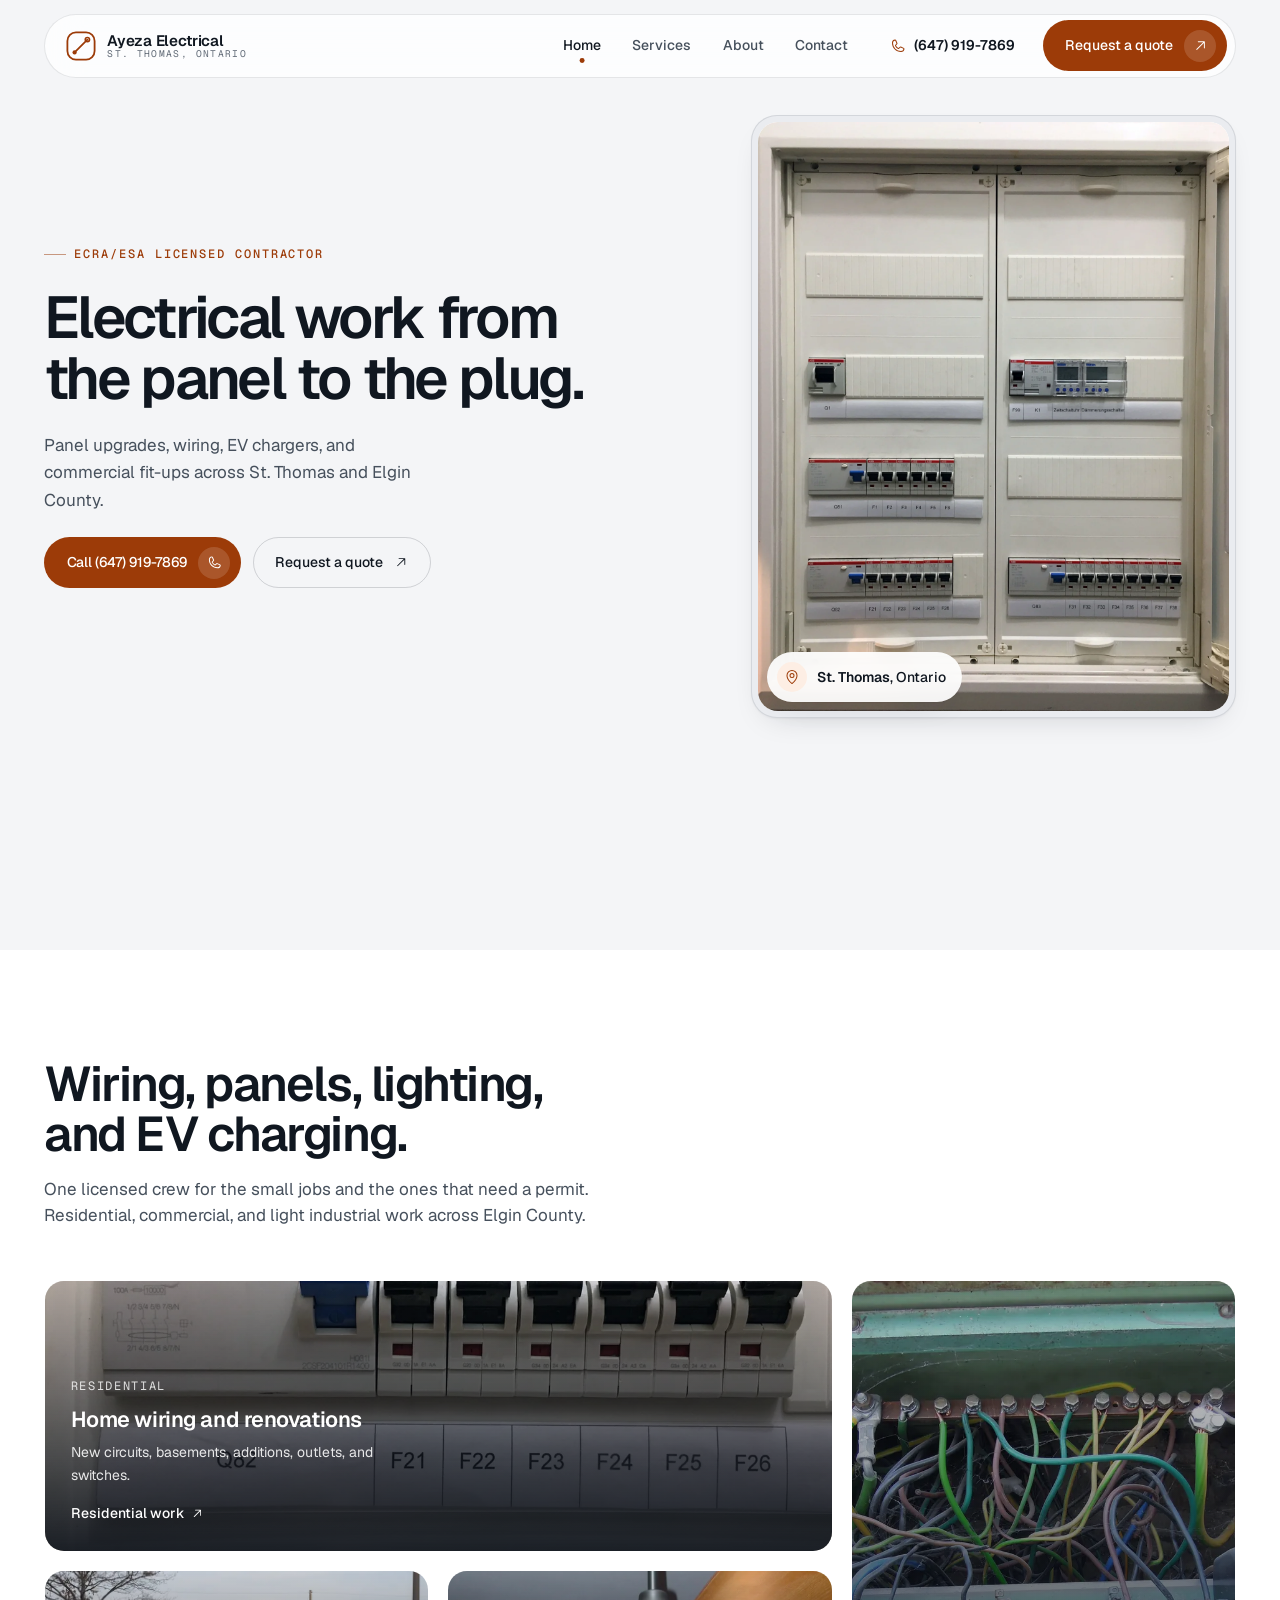
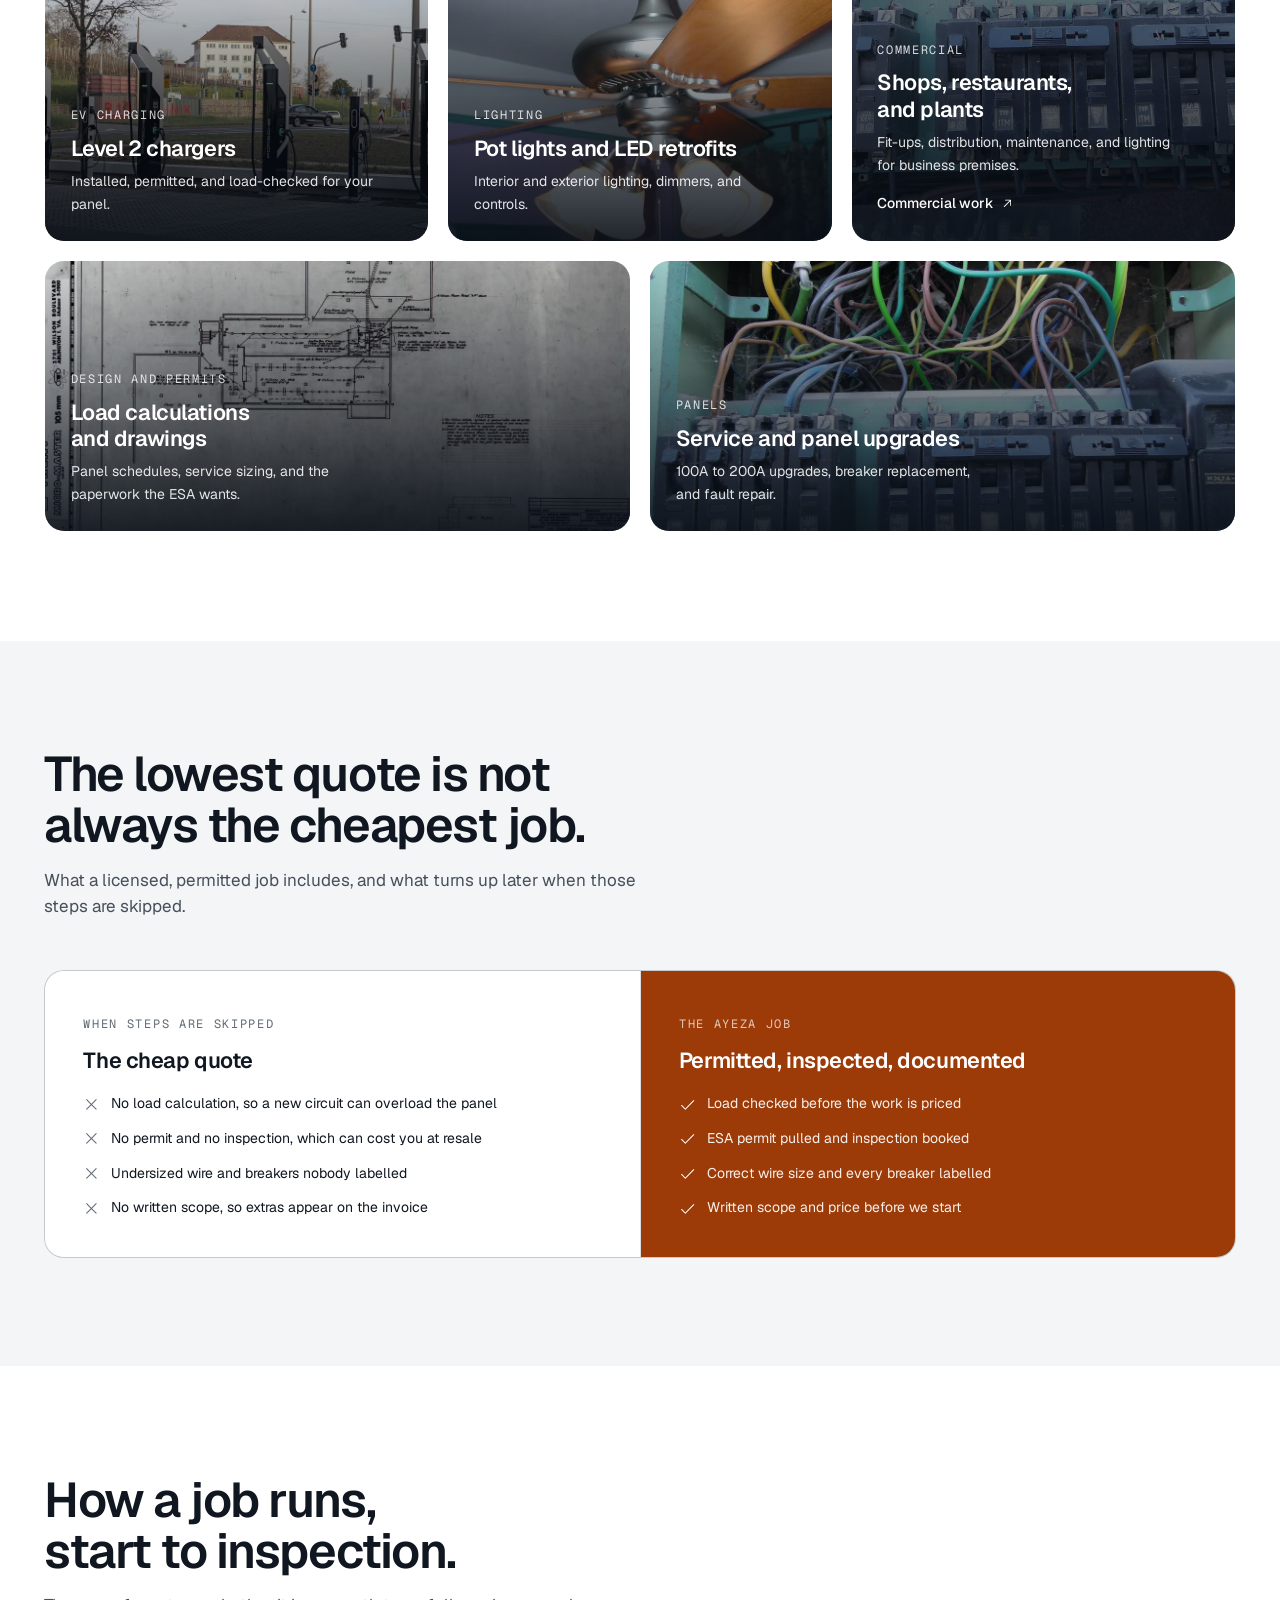
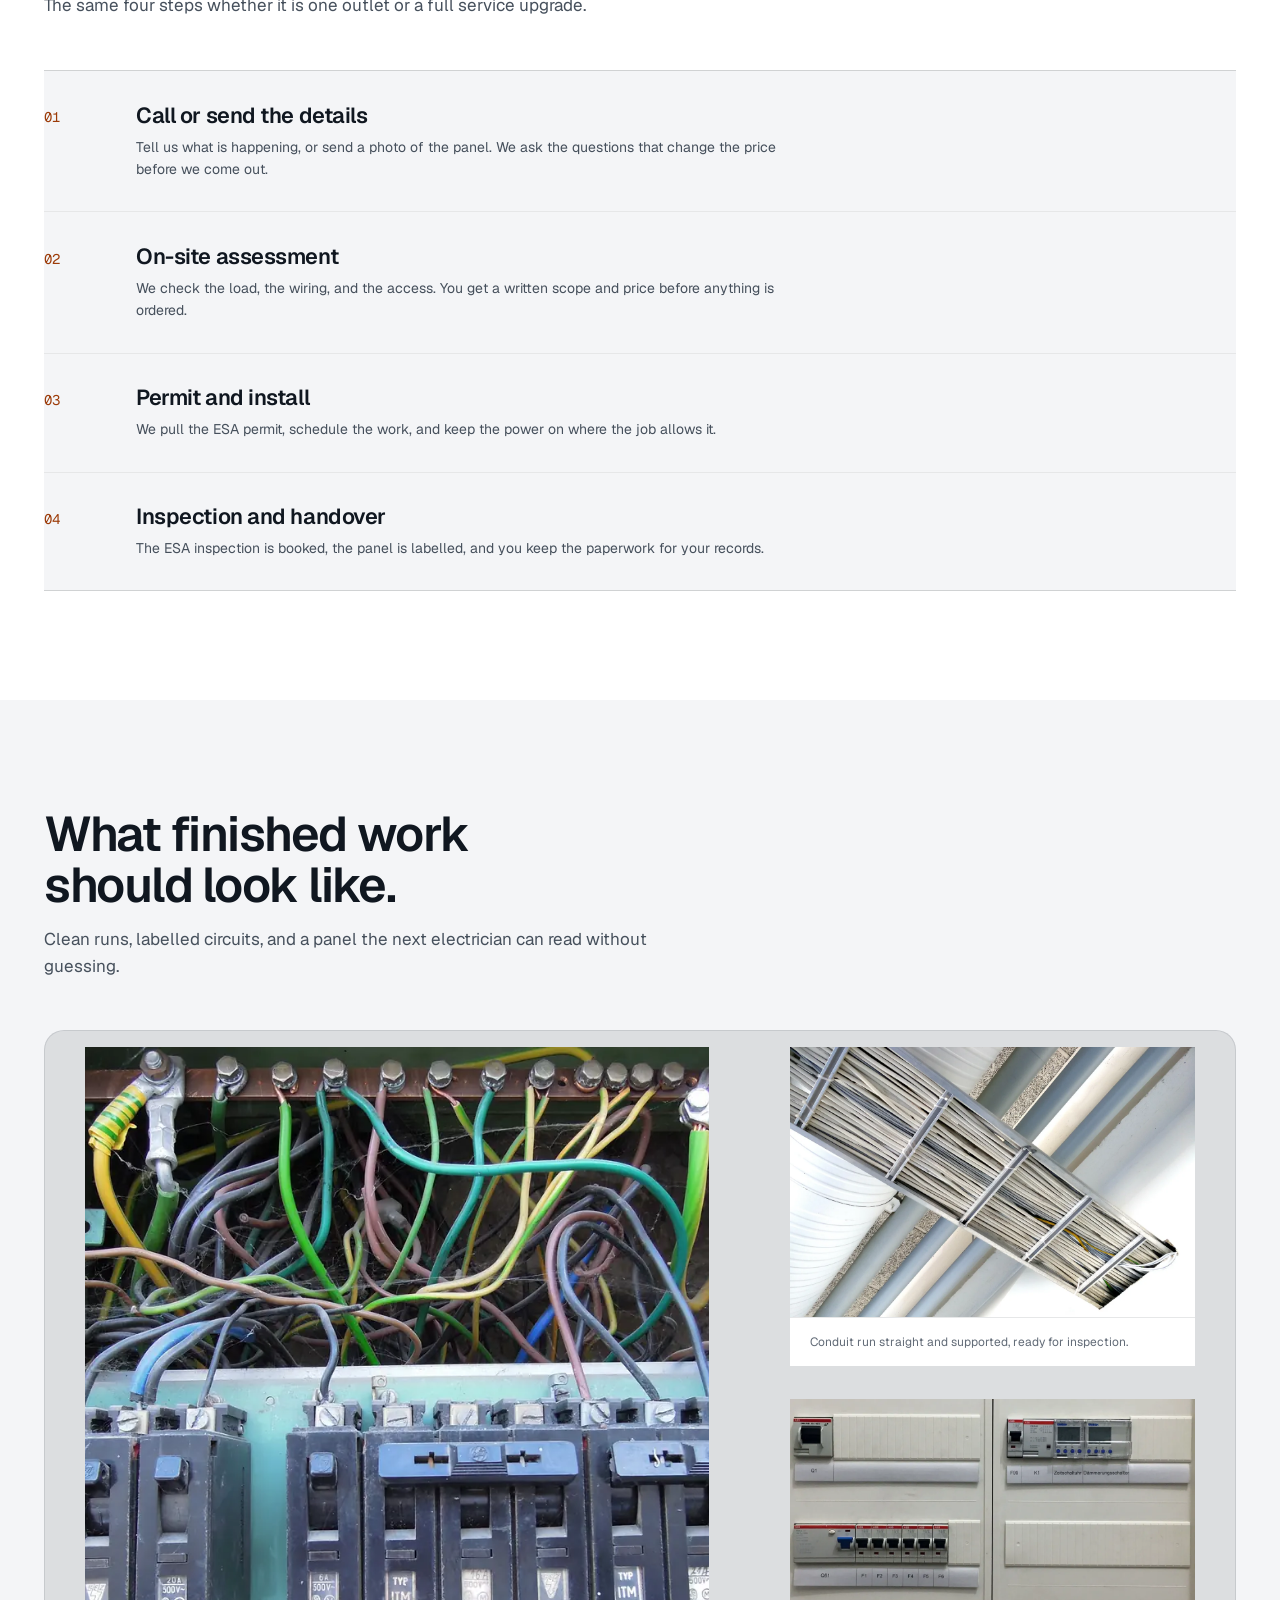
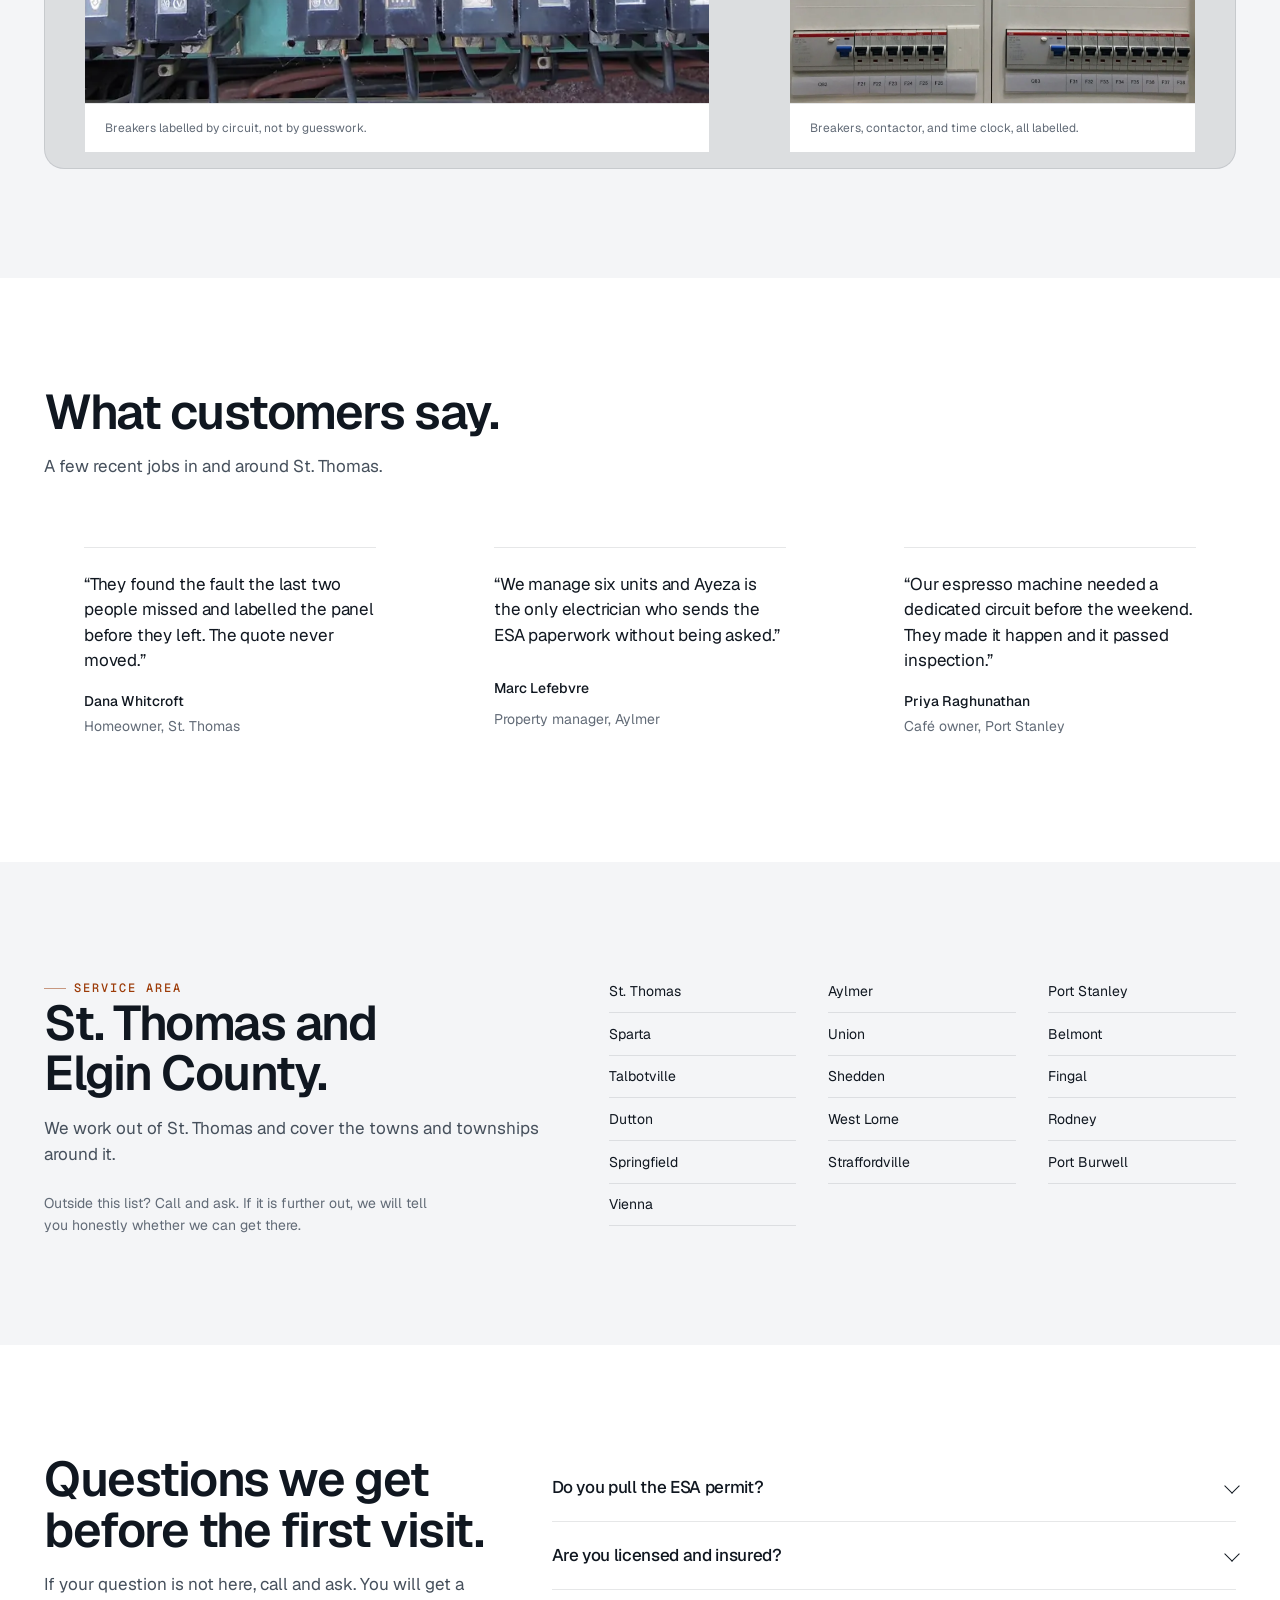
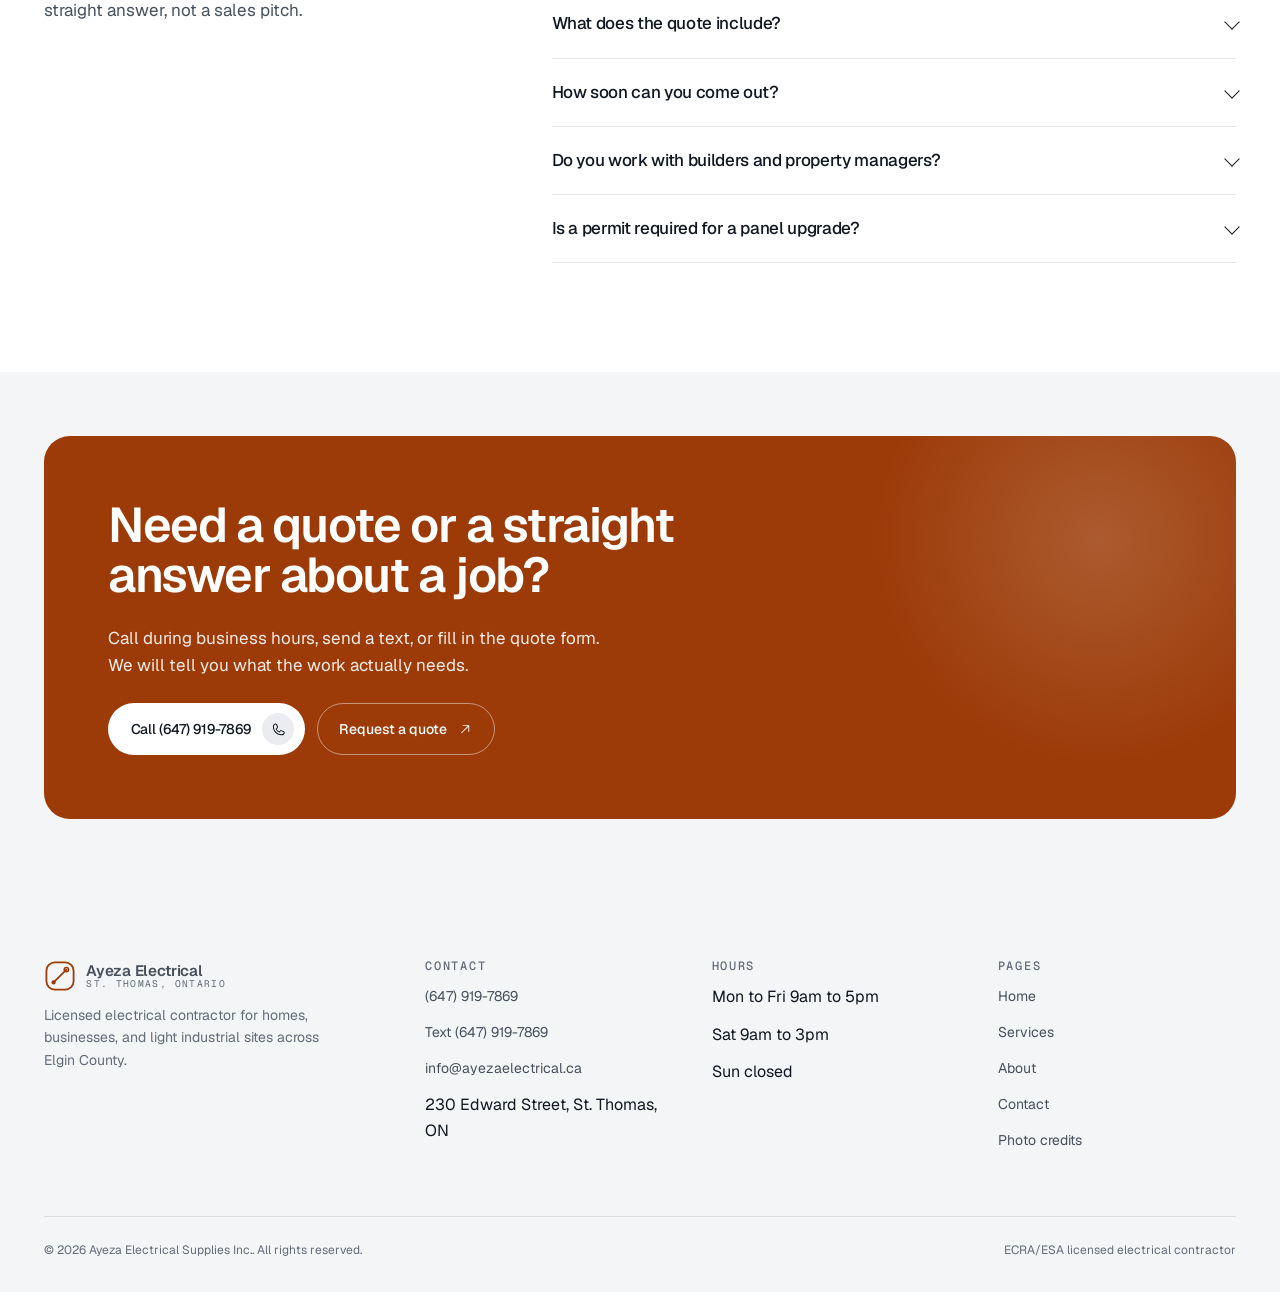
==== commit 56300e82: "Replace photos containing people with hardware-only electrical installations" ====
--- a/index.html
+++ b/index.html
@@ -118,7 +118,7 @@
         <div class="hero__media reveal" style="--d:120ms">
           <div class="bez bez--float">
             <div class="bez__core">
-              <img src="assets/img/hero.webp" width="1400" height="1750" alt="Hands connecting wiring at an electrical terminal" fetchpriority="high">
+              <img src="assets/img/hero.webp" width="1400" height="1750" alt="Distribution board with circuit breakers, contactors, and digital timers" fetchpriority="high">
             </div>
           </div>
           <div class="hero__badge">
@@ -147,7 +147,7 @@
 
       <div class="bento">
         <article class="bento__cell bento__cell--media bento__cell--wide reveal">
-          <img src="assets/img/svc-residential.webp" width="1200" height="900" alt="Electricians working on a residential meter bank" loading="lazy" decoding="async">
+          <img src="assets/img/svc-residential.webp" width="1200" height="900" alt="Row of labeled circuit breakers in an electrical panel" loading="lazy" decoding="async">
           <span class="bento__tag">Residential</span>
           <h3>Home wiring and renovations</h3>
           <p>New circuits, basements, additions, outlets, and switches.</p>
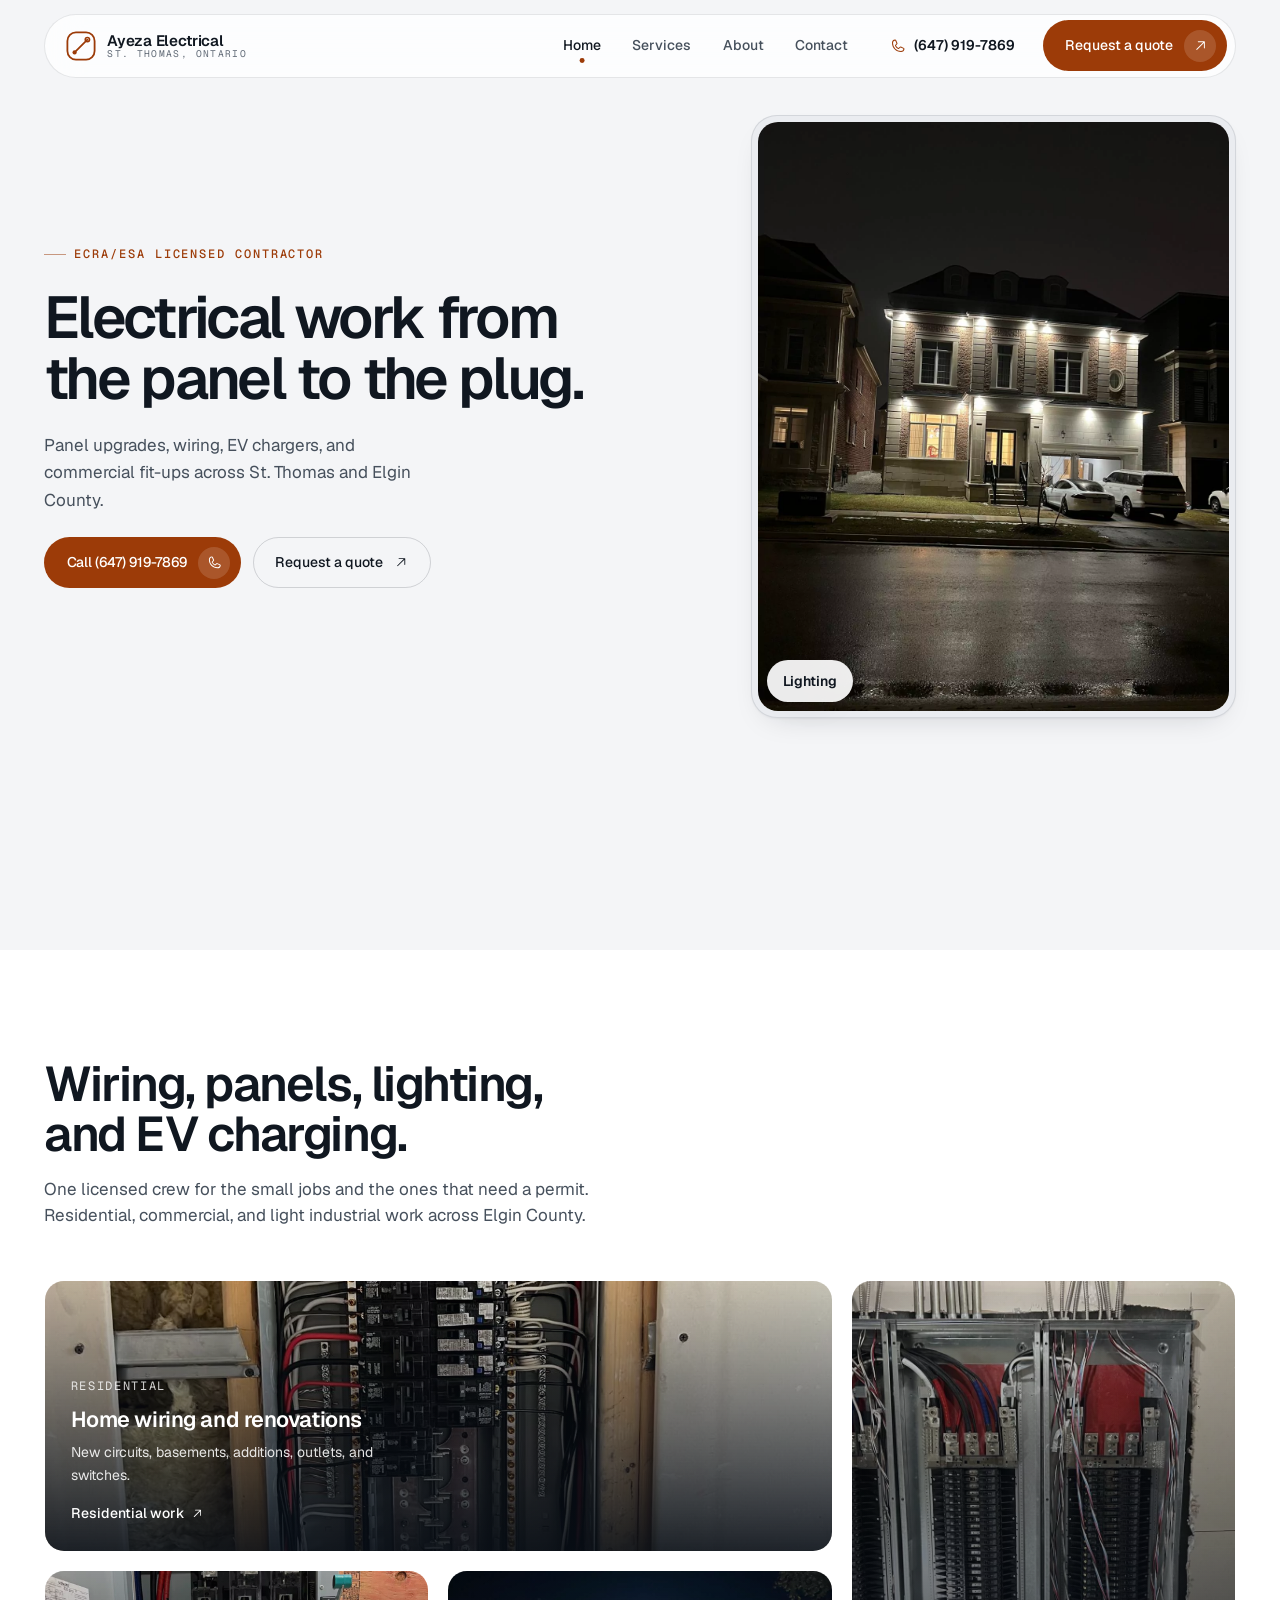
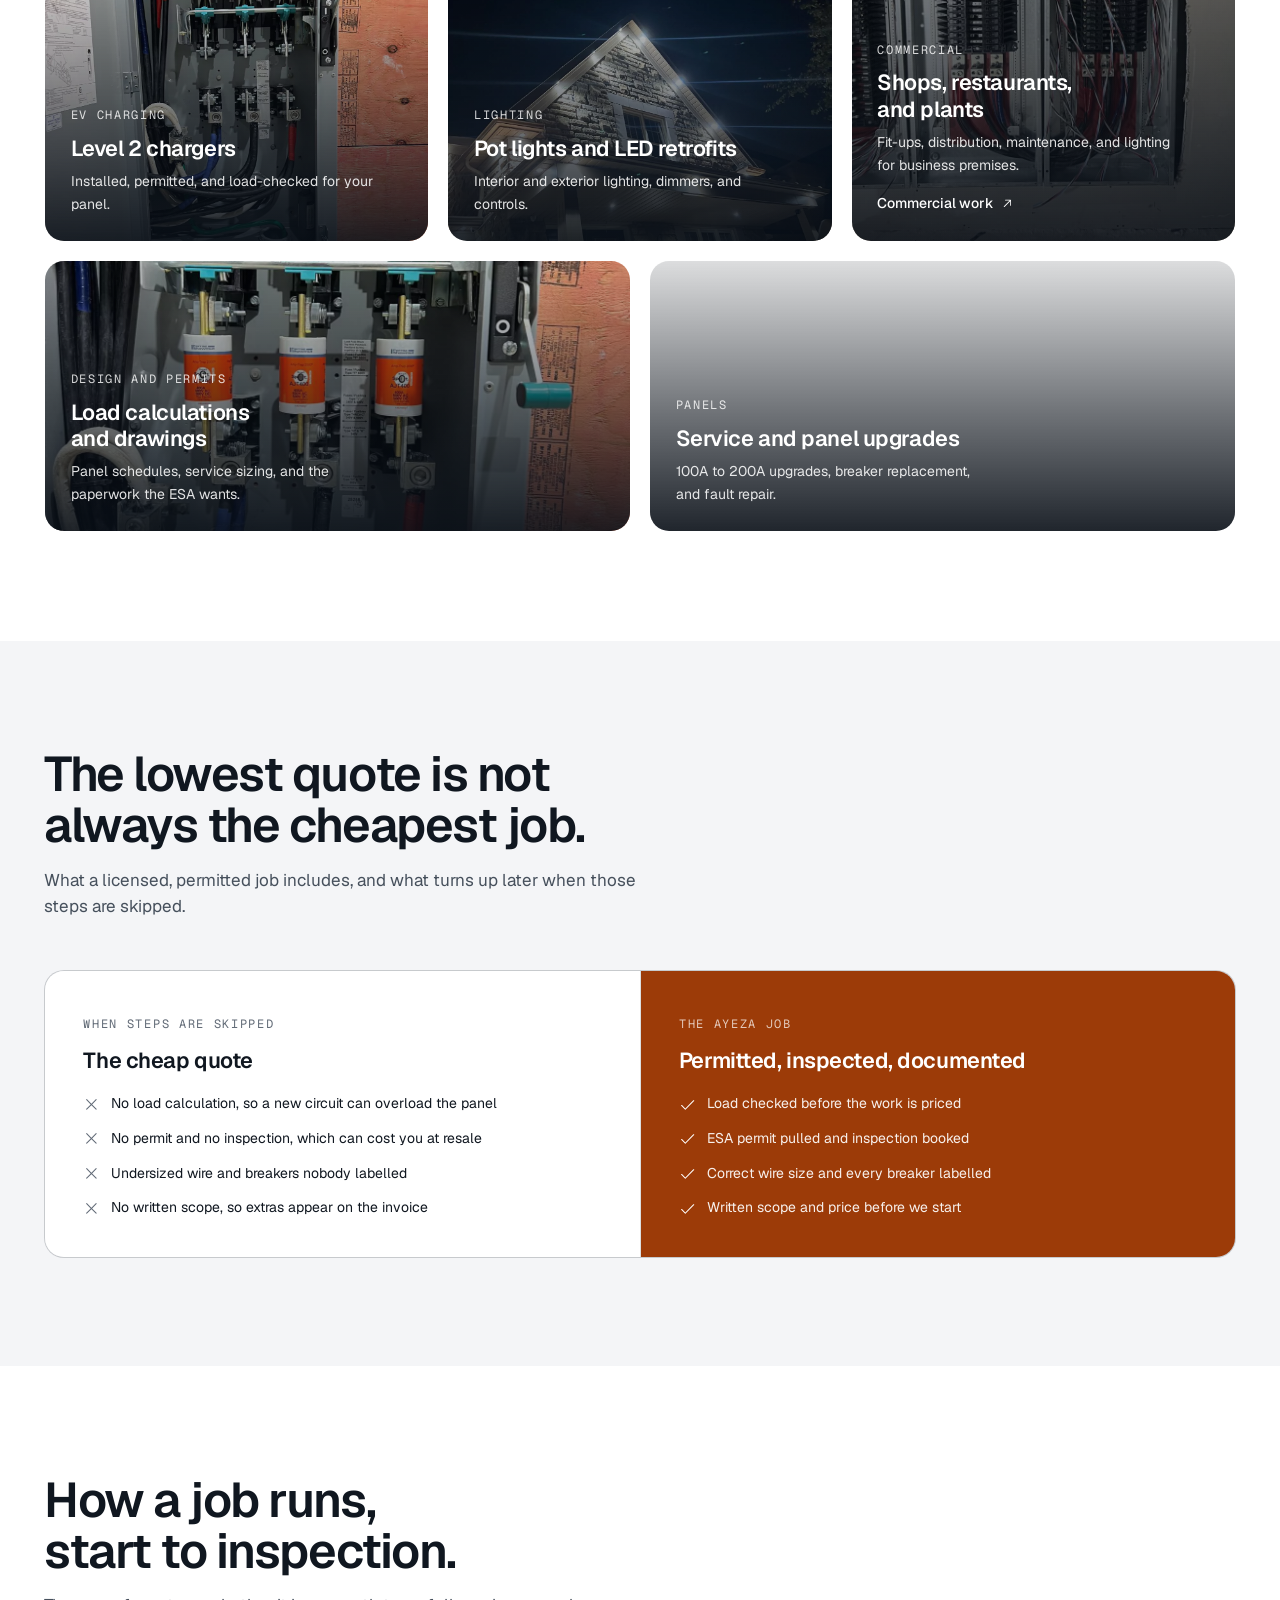
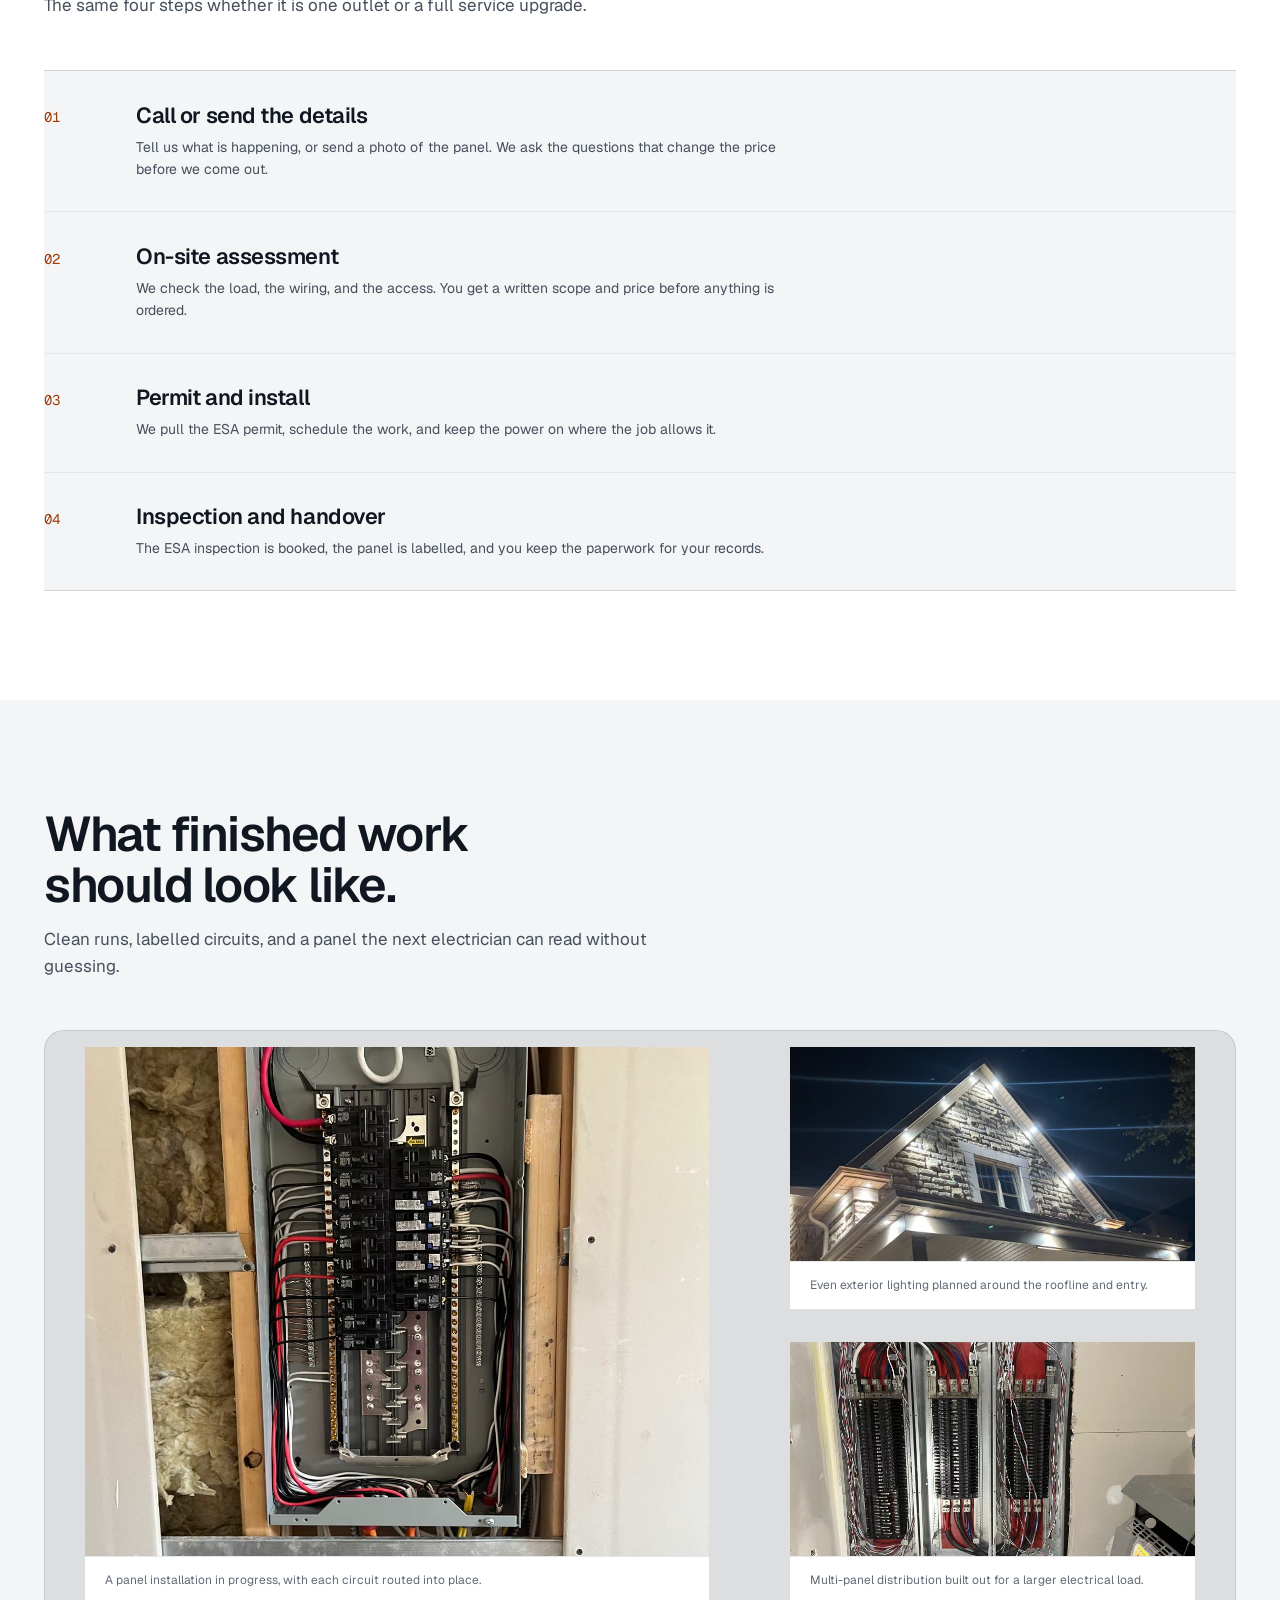
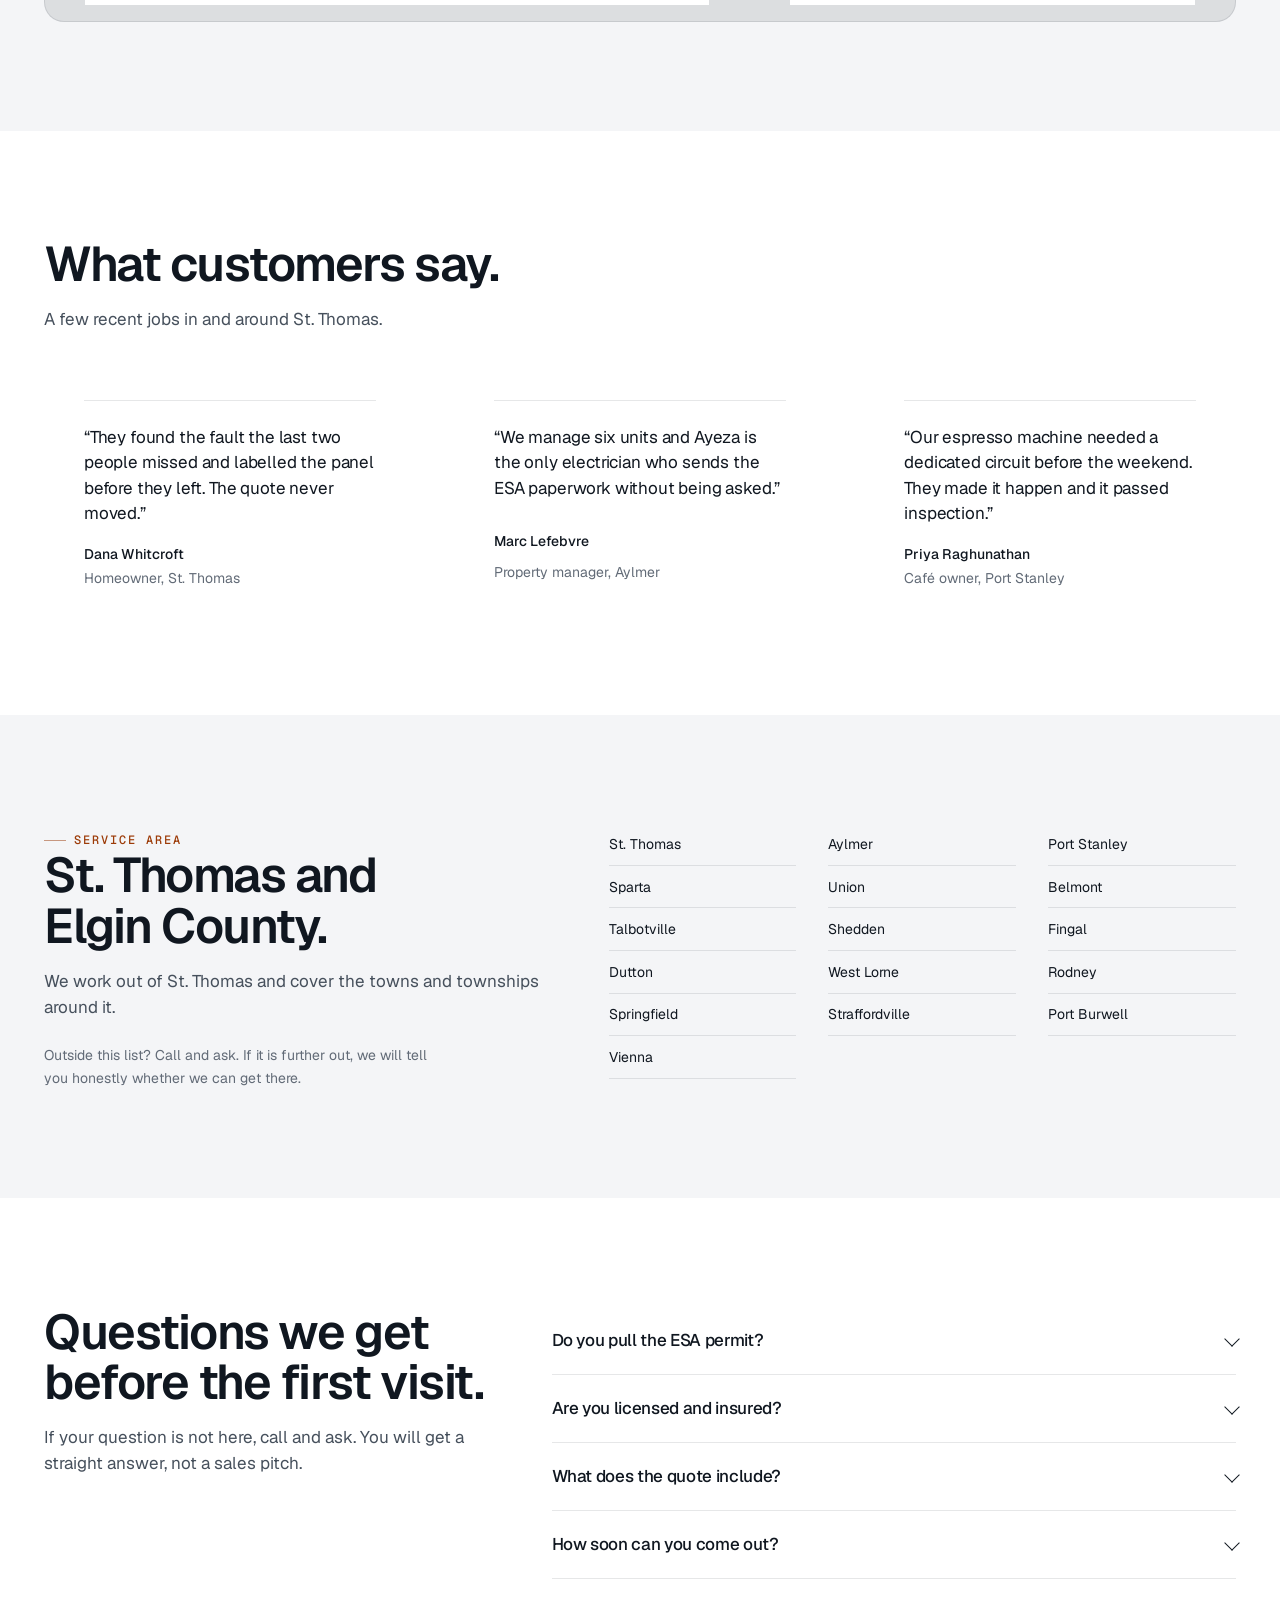
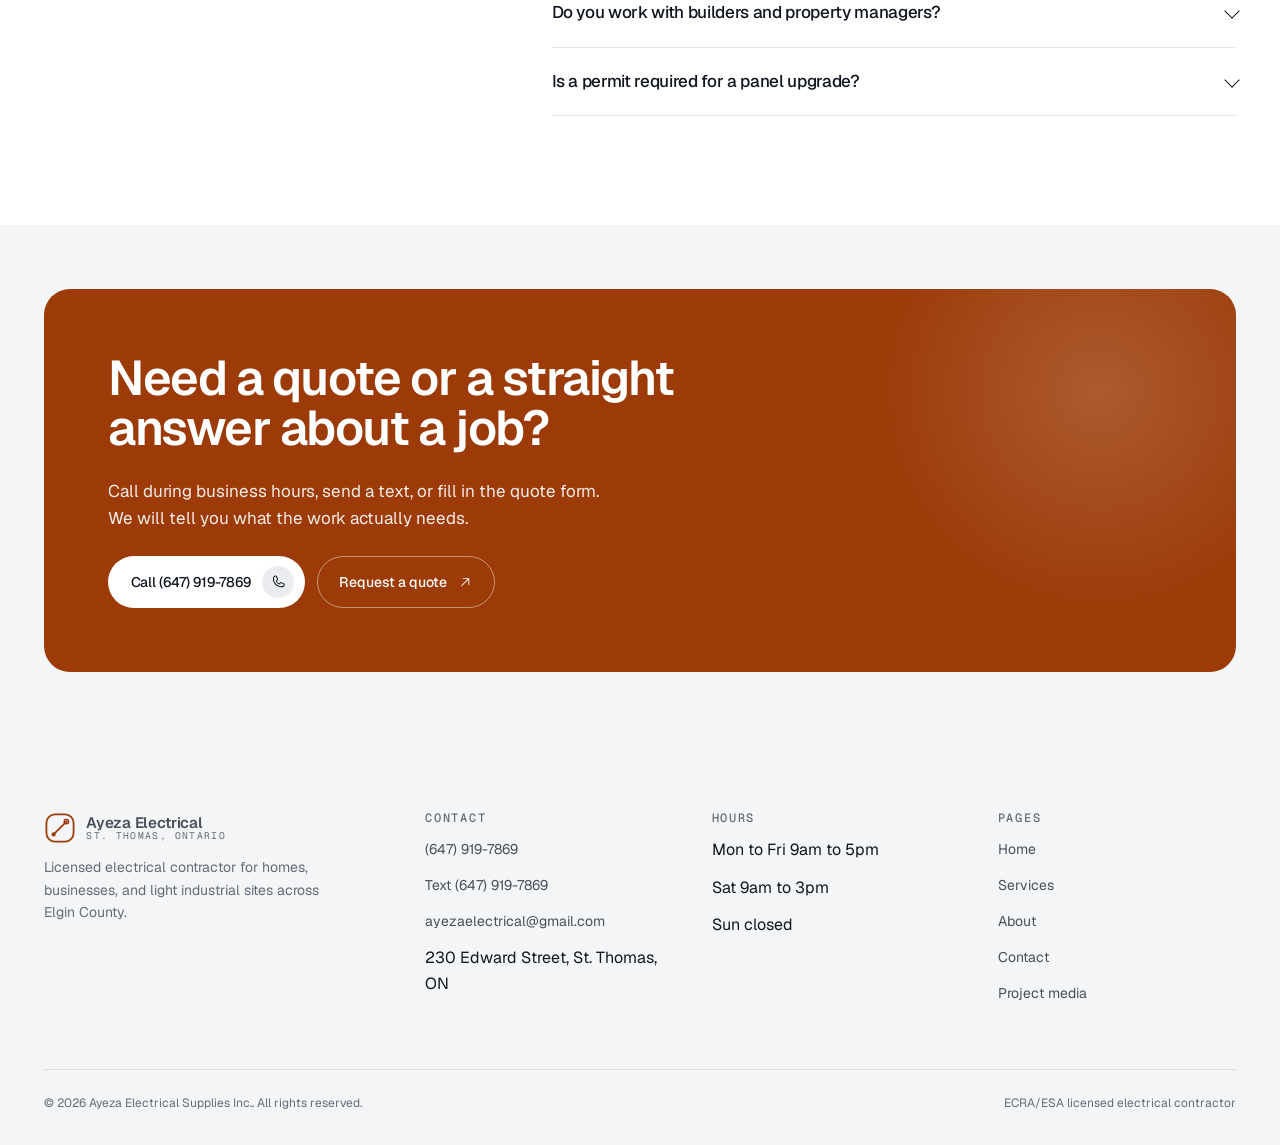
==== commit bafc5e05: "Replace stock media with project photos" ====
--- a/index.html
+++ b/index.html
@@ -29,7 +29,7 @@
   "description": "Licensed electrical contractor for residential, commercial, and light industrial work in St. Thomas and Elgin County, Ontario.",
   "url": "https://ayezaelectrical.ca/",
   "telephone": "+1-647-919-7869",
-  "email": "info@ayezaelectrical.ca",
+  "email": "ayezaelectrical@gmail.com",
   "image": "https://ayezaelectrical.ca/assets/img/og-cover.png",
   "priceRange": "Quoted per job",
   "address": {
@@ -95,7 +95,7 @@
   <a class="menu__link" href="index.html" aria-current="page" style="--d:40ms">Home</a><a class="menu__link" href="services.html" style="--d:100ms">Services</a><a class="menu__link" href="about.html" style="--d:160ms">About</a><a class="menu__link" href="contact.html" style="--d:220ms">Contact</a>
   <div class="menu__foot">
     <a href="tel:+16479197869">(647) 919-7869</a>
-    <a href="mailto:info@ayezaelectrical.ca">info@ayezaelectrical.ca</a>
+    <a href="mailto:ayezaelectrical@gmail.com">ayezaelectrical@gmail.com</a>
     <span class="muted">Mon to Fri 9am to 5pm, Sat 9am to 3pm</span>
   </div>
 </div>
@@ -118,12 +118,11 @@
         <div class="hero__media reveal" style="--d:120ms">
           <div class="bez bez--float">
             <div class="bez__core">
-              <img src="assets/img/hero.webp" width="1400" height="1750" alt="Distribution board with circuit breakers, contactors, and digital timers" fetchpriority="high">
+              <img src="assets/newimages/exterior-lighting-wide.webp" width="900" height="1600" alt="Exterior soffit lighting illuminating a completed two-storey home at night" fetchpriority="high">
             </div>
           </div>
-          <div class="hero__badge">
-            <span class="hero__badge-mark"><svg class="icon icon--sm" aria-hidden="true"><use href="#i-map-pin"/></svg></span>
-            <span><b>St. Thomas</b>, Ontario</span>
+          <div class="hero__badge hero__badge--label">
+            <span><b>Lighting</b></span>
           </div>
         </div>
       </div>
@@ -147,7 +146,7 @@
 
       <div class="bento">
         <article class="bento__cell bento__cell--media bento__cell--wide reveal">
-          <img src="assets/img/svc-residential.webp" width="1200" height="900" alt="Row of labeled circuit breakers in an electrical panel" loading="lazy" decoding="async">
+          <img src="assets/newimages/residential-panel.webp" width="1200" height="1600" alt="Open residential breaker panel with neatly routed branch-circuit wiring" loading="lazy" decoding="async">
           <span class="bento__tag">Residential</span>
           <h3>Home wiring and renovations</h3>
           <p>New circuits, basements, additions, outlets, and switches.</p>
@@ -155,7 +154,7 @@
         </article>
 
         <article class="bento__cell bento__cell--media bento__cell--tall reveal" style="--d:80ms">
-          <img src="assets/img/svc-commercial.webp" width="1200" height="900" alt="Industrial distribution board with organised wiring" loading="lazy" decoding="async">
+          <img src="assets/newimages/commercial-panel-bank.webp" width="1600" height="1200" alt="Three commercial distribution panels installed side by side" loading="lazy" decoding="async">
           <span class="bento__tag">Commercial</span>
           <h3>Shops, restaurants, and plants</h3>
           <p>Fit-ups, distribution, maintenance, and lighting for business premises.</p>
@@ -163,28 +162,28 @@
         </article>
 
         <article class="bento__cell bento__cell--media bento__cell--third reveal" style="--d:120ms">
-          <img src="assets/img/svc-ev.webp" width="800" height="800" alt="Electric vehicle charging stations in a parking area" loading="lazy" decoding="async">
+          <img src="assets/newimages/service-disconnect-400a.webp" width="1200" height="1600" alt="Open 400-amp service disconnect used for high-capacity electrical loads" loading="lazy" decoding="async">
           <span class="bento__tag">EV charging</span>
           <h3>Level 2 chargers</h3>
           <p>Installed, permitted, and load-checked for your panel.</p>
         </article>
 
         <article class="bento__cell bento__cell--media bento__cell--third reveal" style="--d:160ms">
-          <img src="assets/img/svc-lighting.webp" width="800" height="800" alt="Ceiling light fixture in a room" loading="lazy" decoding="async">
+          <img src="assets/newimages/exterior-lighting-detail.webp" width="1200" height="1600" alt="Exterior soffit lights illuminating a stone home and covered porch" loading="lazy" decoding="async">
           <span class="bento__tag">Lighting</span>
           <h3>Pot lights and LED retrofits</h3>
           <p>Interior and exterior lighting, dimmers, and controls.</p>
         </article>
 
         <article class="bento__cell bento__cell--media bento__cell--half reveal" style="--d:200ms">
-          <img src="assets/img/svc-engineering.webp" width="1200" height="900" alt="Electrical drawing sheets for a building" loading="lazy" decoding="async">
+          <img src="assets/newimages/fused-disconnect.webp" width="1200" height="1600" alt="Three-phase fused disconnect with heavy service conductors" loading="lazy" decoding="async">
           <span class="bento__tag">Design and permits</span>
           <h3>Load calculations and drawings</h3>
           <p>Panel schedules, service sizing, and the paperwork the ESA wants.</p>
         </article>
 
         <article class="bento__cell bento__cell--media bento__cell--half reveal" style="--d:240ms">
-          <img src="assets/img/work-panel.webp" width="1200" height="800" alt="Breaker panel with labelled circuits" loading="lazy" decoding="async">
+          <img src="assets/newimages/service-switchgear.webp" width="900" height="1600" alt="Open service switchgear with colour-coded conductors and grounding hardware" loading="lazy" decoding="async">
           <span class="bento__tag">Panels</span>
           <h3>Service and panel upgrades</h3>
           <p>100A to 200A upgrades, breaker replacement, and fault repair.</p>
@@ -274,16 +273,18 @@
       </div>
       <div class="work reveal">
         <figure class="work__figure work__figure--lead">
-          <img src="assets/img/work-panel.webp" width="1200" height="800" alt="Breaker panel with labelled circuits" loading="lazy" decoding="async">
-          <figcaption class="work__caption">Breakers labelled by circuit, not by guesswork.</figcaption>
+          <video autoplay muted loop playsinline preload="metadata" poster="assets/newimages/residential-panel.webp" aria-label="Breaker panel installation in progress">
+            <source src="assets/newimages/panel-installation.mp4" type="video/mp4">
+          </video>
+          <figcaption class="work__caption">A panel installation in progress, with each circuit routed into place.</figcaption>
         </figure>
         <figure class="work__figure">
-          <img src="assets/img/work-conduit.webp" width="1200" height="800" alt="Cable trays carrying electrical cables" loading="lazy" decoding="async">
-          <figcaption class="work__caption">Conduit run straight and supported, ready for inspection.</figcaption>
+          <img src="assets/newimages/exterior-lighting-detail.webp" width="1200" height="1600" alt="Completed exterior soffit lighting on a stone home at night" loading="lazy" decoding="async">
+          <figcaption class="work__caption">Even exterior lighting planned around the roofline and entry.</figcaption>
         </figure>
         <figure class="work__figure">
-          <img src="assets/img/about.webp" width="1200" height="900" alt="Distribution board with labelled breakers, a contactor, and a time switch" loading="lazy" decoding="async">
-          <figcaption class="work__caption">Breakers, contactor, and time clock, all labelled.</figcaption>
+          <img src="assets/newimages/commercial-panel-bank.webp" width="1600" height="1200" alt="Three commercial distribution panels with exposed feeder and branch wiring" loading="lazy" decoding="async">
+          <figcaption class="work__caption">Multi-panel distribution built out for a larger electrical load.</figcaption>
         </figure>
       </div>
     </div>
@@ -423,7 +424,7 @@
         <h4>Contact</h4>
         <a href="tel:+16479197869">(647) 919-7869</a>
         <a href="sms:+16479197869">Text (647) 919-7869</a>
-        <a href="mailto:info@ayezaelectrical.ca">info@ayezaelectrical.ca</a>
+        <a href="mailto:ayezaelectrical@gmail.com">ayezaelectrical@gmail.com</a>
         <span>230 Edward Street, St. Thomas, ON</span>
       </div>
       <div class="footer__col">
@@ -435,7 +436,7 @@
       <div class="footer__col">
         <h4>Pages</h4>
         <a href="index.html">Home</a><a href="services.html">Services</a><a href="about.html">About</a><a href="contact.html">Contact</a>
-        <a href="credits.html">Photo credits</a>
+        <a href="credits.html">Project media</a>
       </div>
     </div>
     <div class="footer__bottom">
--- a/assets/css/styles.css
+++ b/assets/css/styles.css
@@ -148,7 +148,7 @@
 p { margin: 0; }
 ul, ol { margin: 0; padding: 0; list-style: none; }
 
-img { display: block; max-width: 100%; height: auto; }
+img, video { display: block; max-width: 100%; height: auto; }
 
 a { color: inherit; text-decoration: none; }
 
@@ -511,6 +511,7 @@
   font-size: var(--t-small);
   font-weight: 500;
 }
+.hero__badge--label { padding-left: 1rem; }
 .hero__badge b { font-weight: 600; }
 .hero__badge-mark {
   display: grid;
@@ -652,9 +653,8 @@
    Work: asymmetric photo composition, captions below the image
    -------------------------------------------------------------------------- */
 .work { display: grid; gap: 1px; background: var(--line); border: 1px solid var(--line); border-radius: var(--r-card); overflow: hidden; }
-.work__figure { display: grid; grid-template-rows: 1fr auto; background: var(--surface); }
-.work__figure img { width: 100%; height: 100%; min-height: 14rem; object-fit: cover; }
-.work__figure--lead img { min-height: 20rem; }
+.work__figure { display: grid; grid-template-rows: 1fr auto; min-width: 0; min-height: 0; overflow: hidden; background: var(--surface); }
+.work__figure :is(img, video) { width: 100%; height: auto; min-height: 0; aspect-ratio: 4 / 3; object-fit: cover; }
 .work__caption { padding: 0.9rem 1.25rem; font-size: var(--t-micro); color: var(--ink-3); border-top: 1px solid var(--line); }
 
 /* --------------------------------------------------------------------------
@@ -939,8 +939,9 @@
   .split--flip .split__media { order: 2; }
   .svc-row { grid-template-columns: 0.8fr 1.2fr; }
   .svc-row:nth-child(even) .svc-row__media { order: 2; }
-  .work { grid-template-columns: 1.45fr 1fr; }
+  .work { grid-template-columns: 1.45fr 1fr; grid-template-rows: repeat(2, clamp(16rem, 23vw, 20rem)); }
   .work__figure--lead { grid-row: 1 / span 2; }
+  .work__figure :is(img, video) { height: 100%; aspect-ratio: auto; }
   .areas { grid-template-columns: 0.9fr 1.1fr; }
   .contact-grid { grid-template-columns: 1.1fr 0.9fr; }
   .faq { grid-template-columns: 0.8fr 1.2fr; }
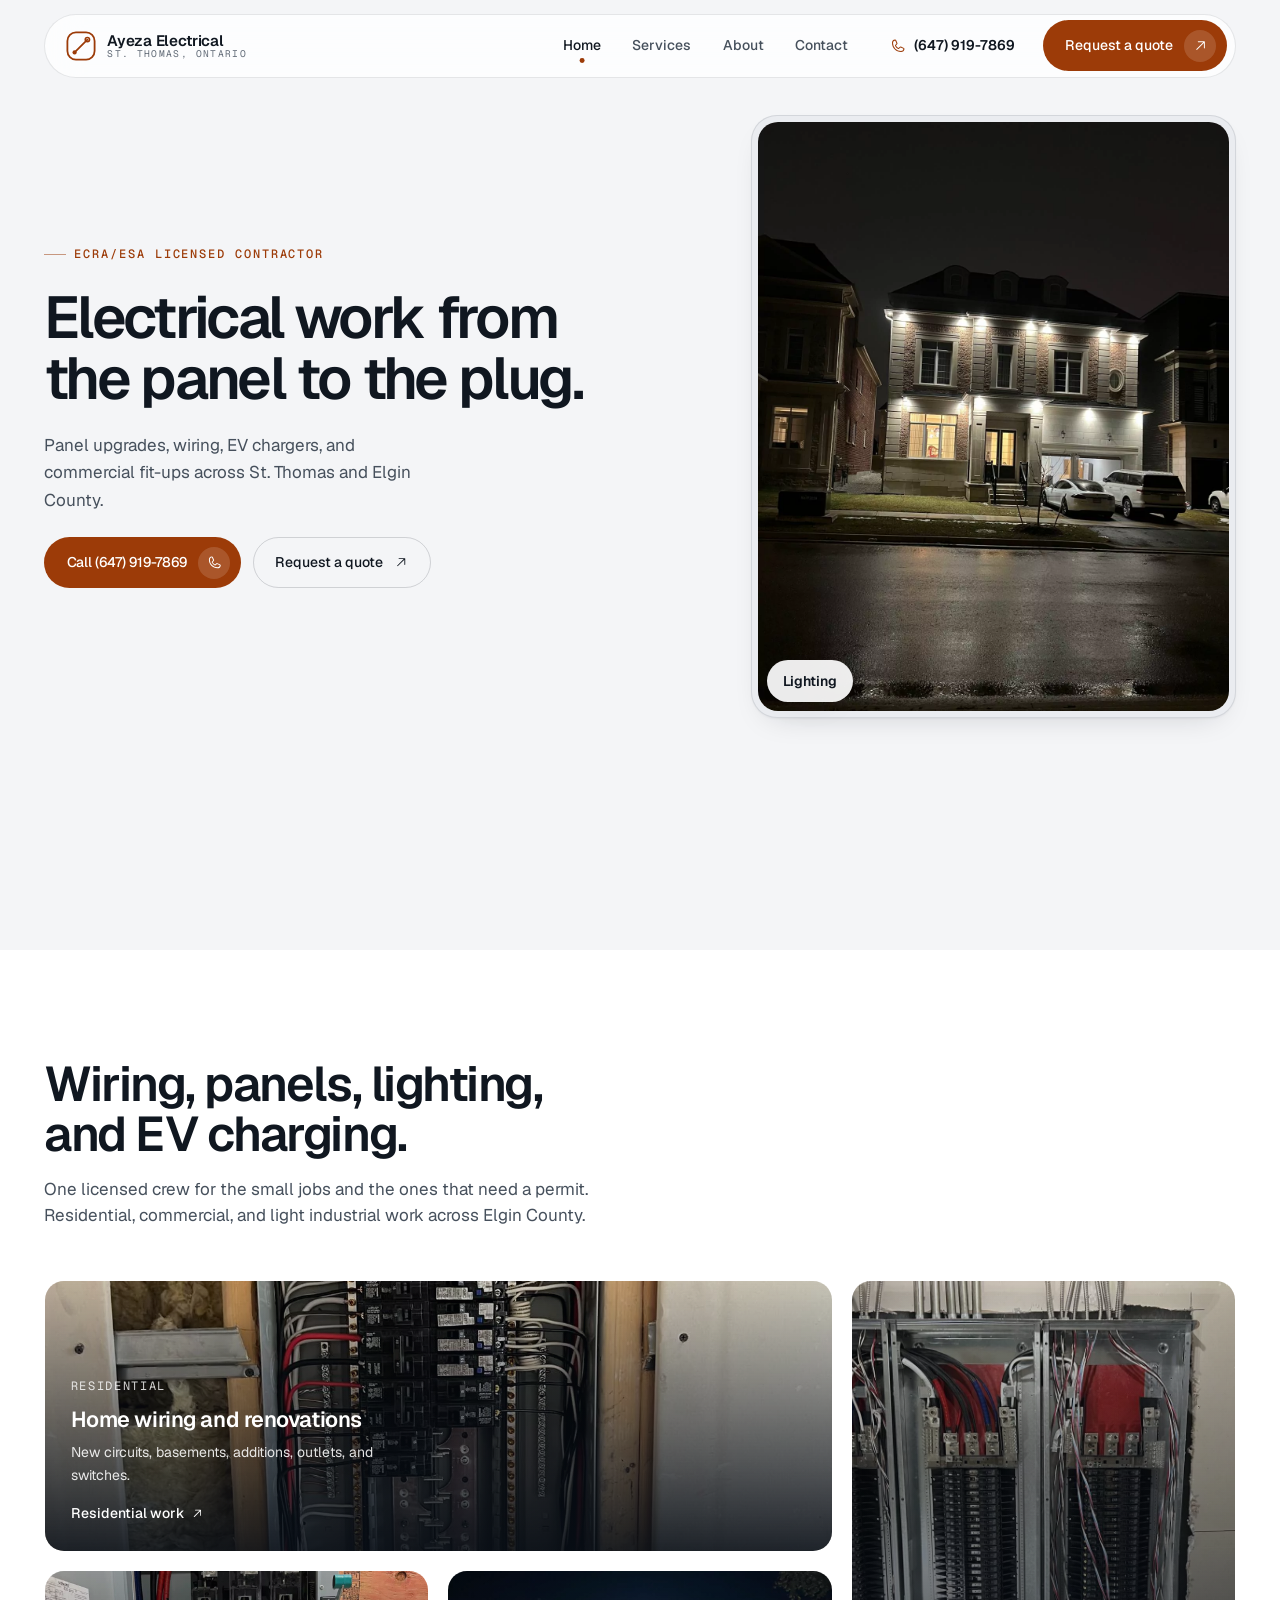
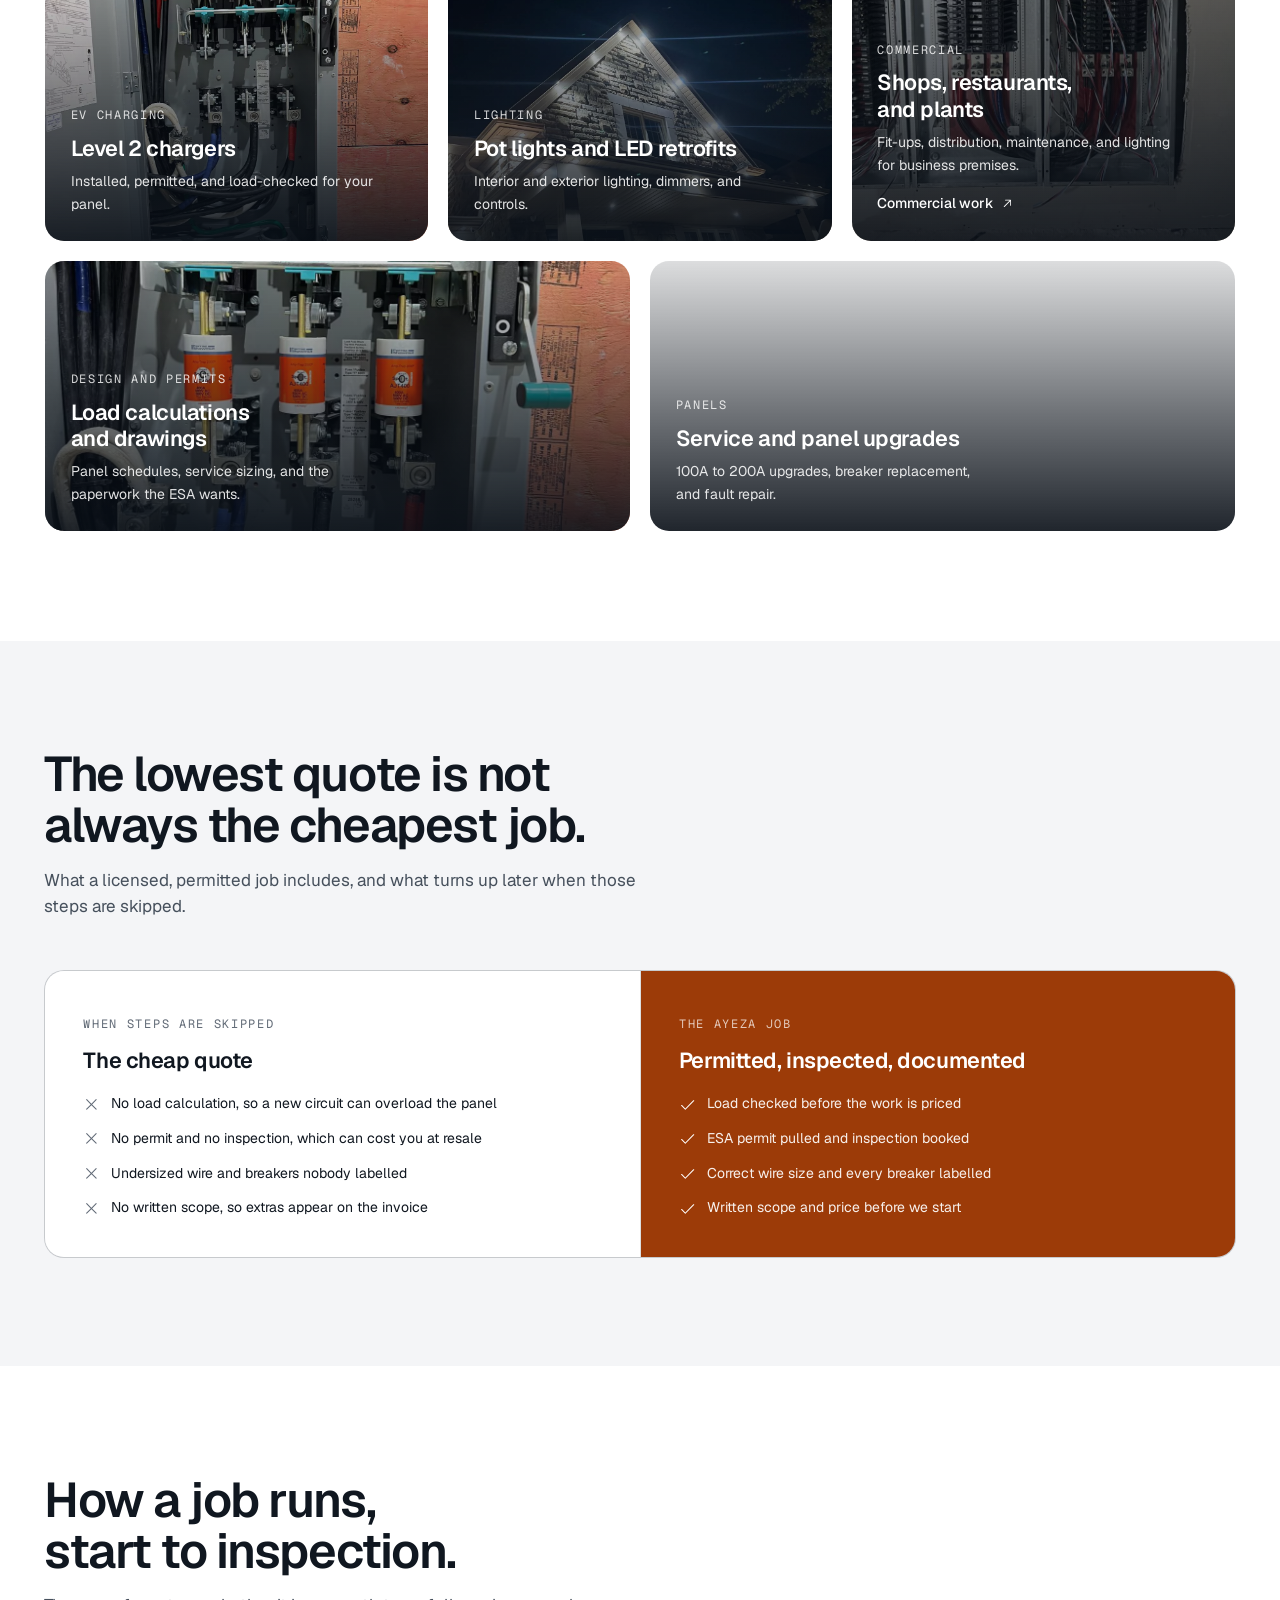
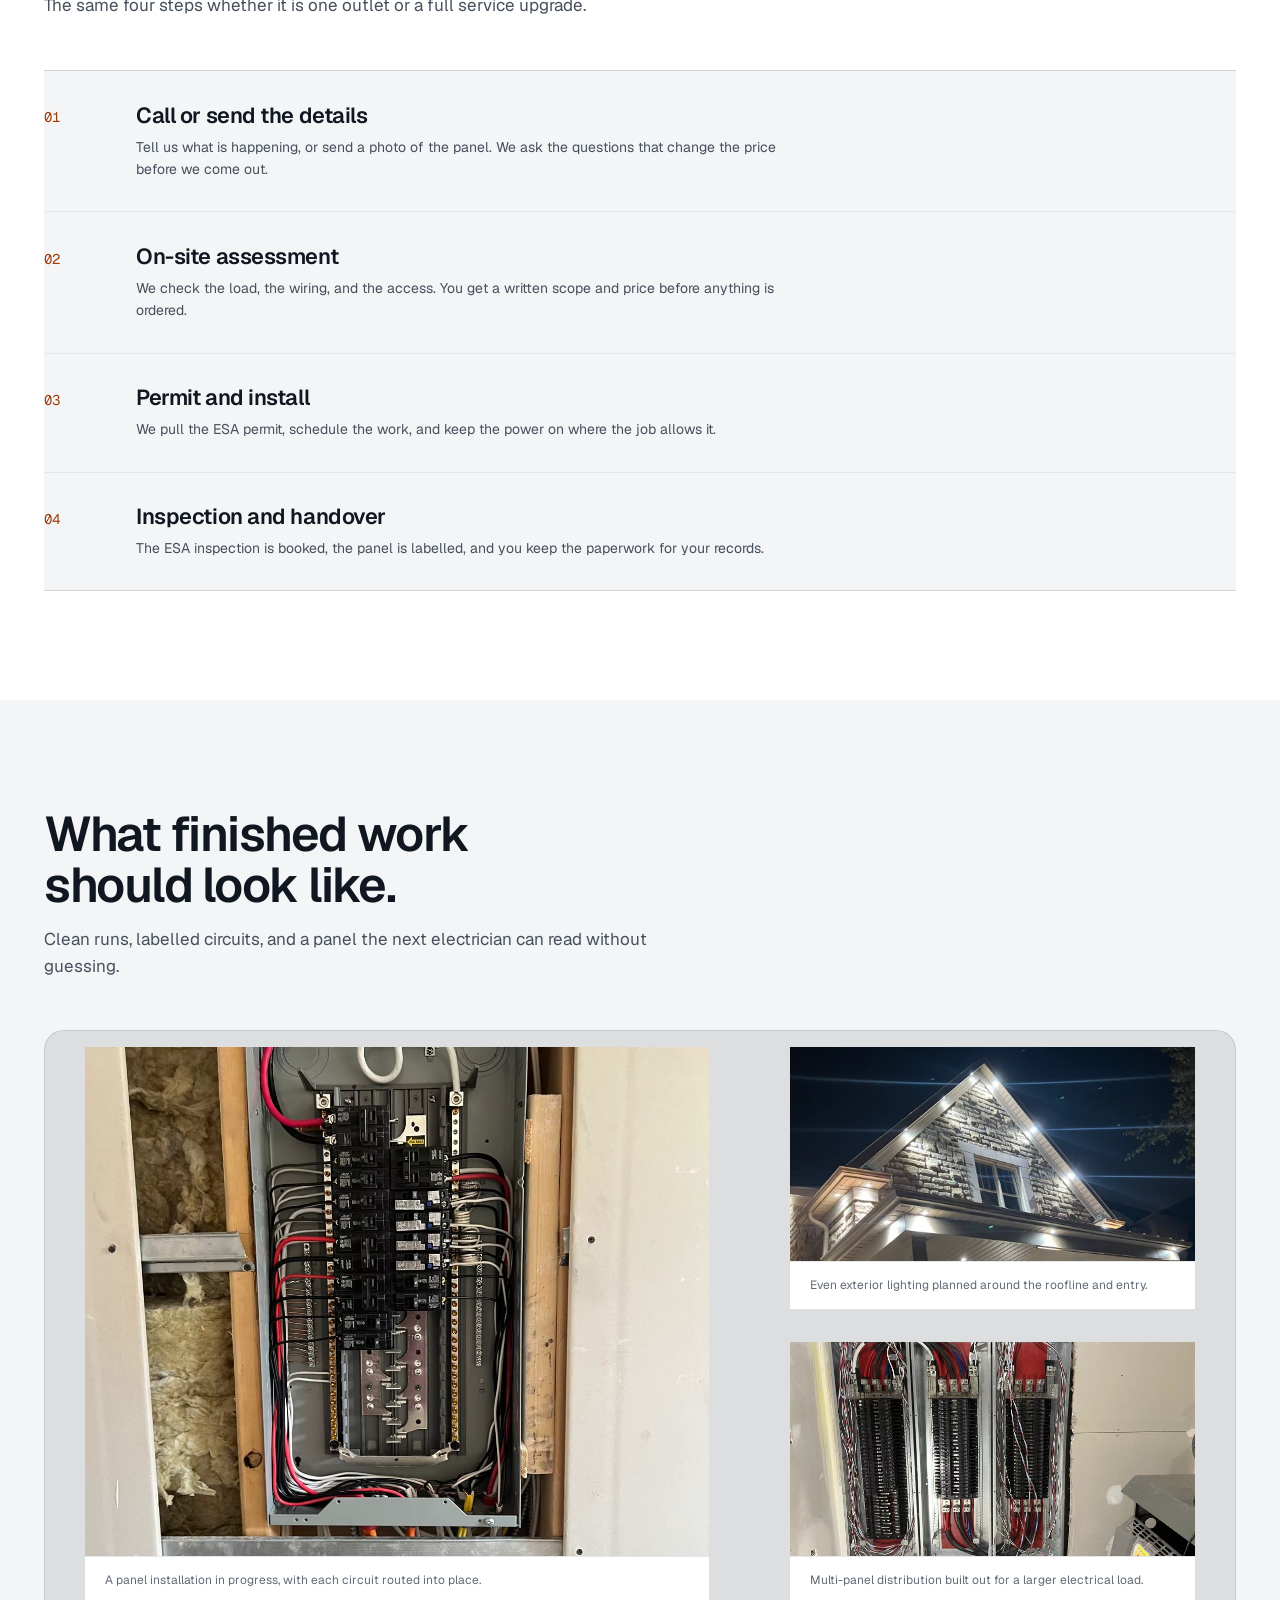
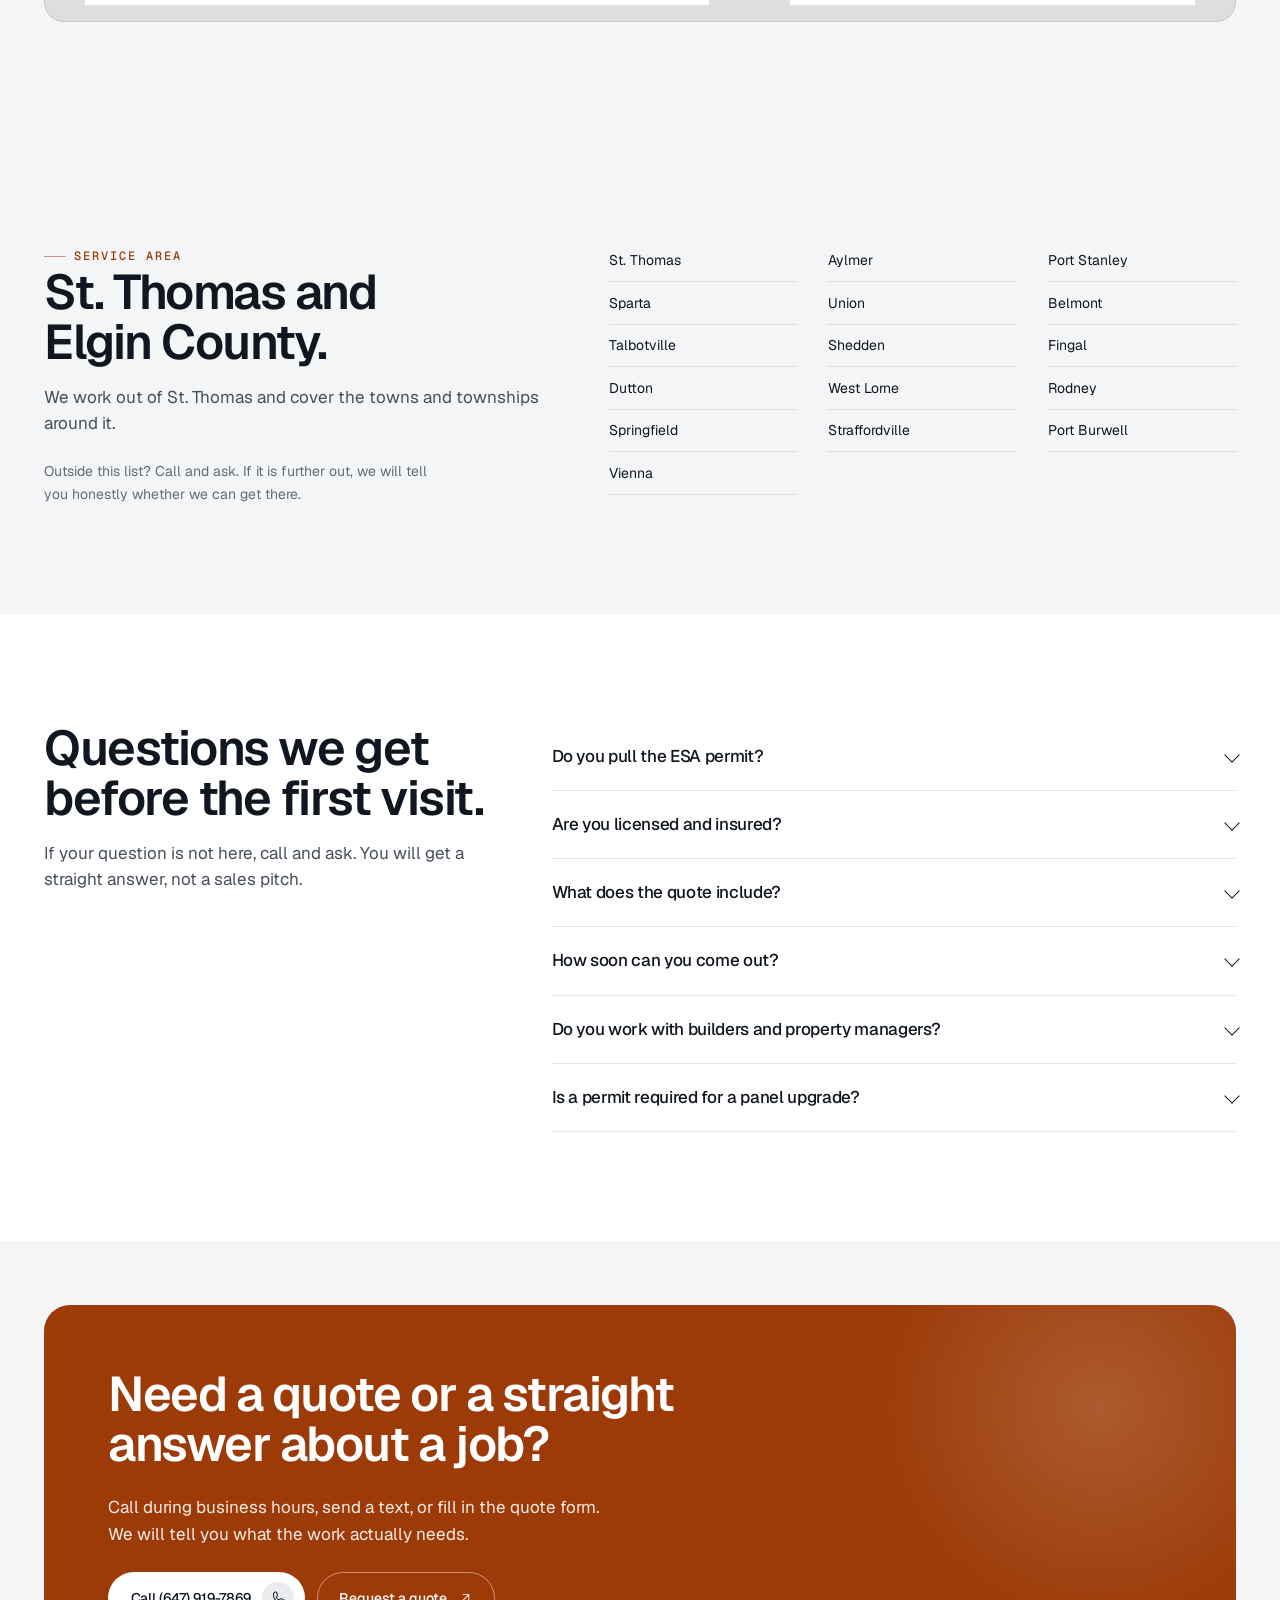
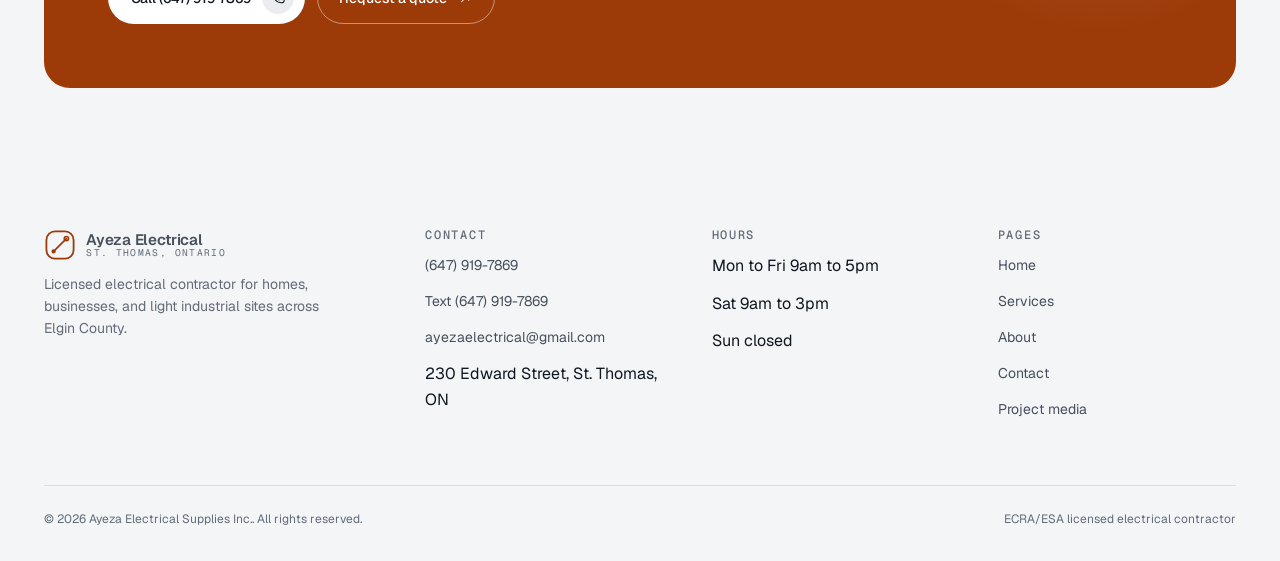
==== commit c754db16: "Remove customer testimonials" ====
--- a/index.html
+++ b/index.html
@@ -290,29 +290,6 @@
     </div>
   </section>
 
-  <!-- Reviews. Sample copy. Replace with permissioned customer reviews before launch. -->
-  <section class="section section--surface">
-    <div class="wrap">
-      <div class="section-head reveal">
-        <h2>What customers say.</h2>
-        <p class="lead">A few recent jobs in and around St. Thomas.</p>
-      </div>
-      <div class="quotes reveal">
-        <blockquote class="quote">
-          <p>&ldquo;They found the fault the last two people missed and labelled the panel before they left. The quote never moved.&rdquo;</p>
-          <footer><b>Dana Whitcroft</b><span>Homeowner, St. Thomas</span></footer>
-        </blockquote>
-        <blockquote class="quote">
-          <p>&ldquo;We manage six units and Ayeza is the only electrician who sends the ESA paperwork without being asked.&rdquo;</p>
-          <footer><b>Marc Lefebvre</b><span>Property manager, Aylmer</span></footer>
-        </blockquote>
-        <blockquote class="quote">
-          <p>&ldquo;Our espresso machine needed a dedicated circuit before the weekend. They made it happen and it passed inspection.&rdquo;</p>
-          <footer><b>Priya Raghunathan</b><span>Caf&eacute; owner, Port Stanley</span></footer>
-        </blockquote>
-      </div>
-    </div>
-  </section>
 
   <!-- Coverage -->
   <section class="section" id="areas">
--- a/assets/css/styles.css
+++ b/assets/css/styles.css
@@ -657,16 +657,6 @@
 .work__figure :is(img, video) { width: 100%; height: auto; min-height: 0; aspect-ratio: 4 / 3; object-fit: cover; }
 .work__caption { padding: 0.9rem 1.25rem; font-size: var(--t-micro); color: var(--ink-3); border-top: 1px solid var(--line); }
 
-/* --------------------------------------------------------------------------
-   Reviews: quotes separated by space and rules, no card containers
-   -------------------------------------------------------------------------- */
-.quotes { display: grid; gap: clamp(1.5rem, 3vw, 2.5rem); }
-.quote { display: grid; gap: 1rem; padding-top: 1.5rem; border-top: 1px solid var(--line); }
-.quote p { font-size: var(--t-lead); line-height: 1.5; letter-spacing: -0.01em; }
-.quote footer { display: grid; gap: 0.15rem; font-size: var(--t-small); color: var(--ink-3); }
-.quote footer b { color: var(--ink); font-weight: 500; }
-.stars { display: flex; gap: 0.15rem; color: var(--accent); }
-.stars svg { width: 0.9rem; height: 0.9rem; }
 
 /* --------------------------------------------------------------------------
    Coverage: a directory, not a marquee. One rule per row, two columns.
@@ -934,7 +924,6 @@
   .bento__cell--third { grid-column: span 2; }
   .bento__cell--half { grid-column: span 3; }
   .compare { grid-template-columns: repeat(2, 1fr); }
-  .quotes { grid-template-columns: repeat(3, 1fr); }
   .split { grid-template-columns: 1fr 1fr; }
   .split--flip .split__media { order: 2; }
   .svc-row { grid-template-columns: 0.8fr 1.2fr; }
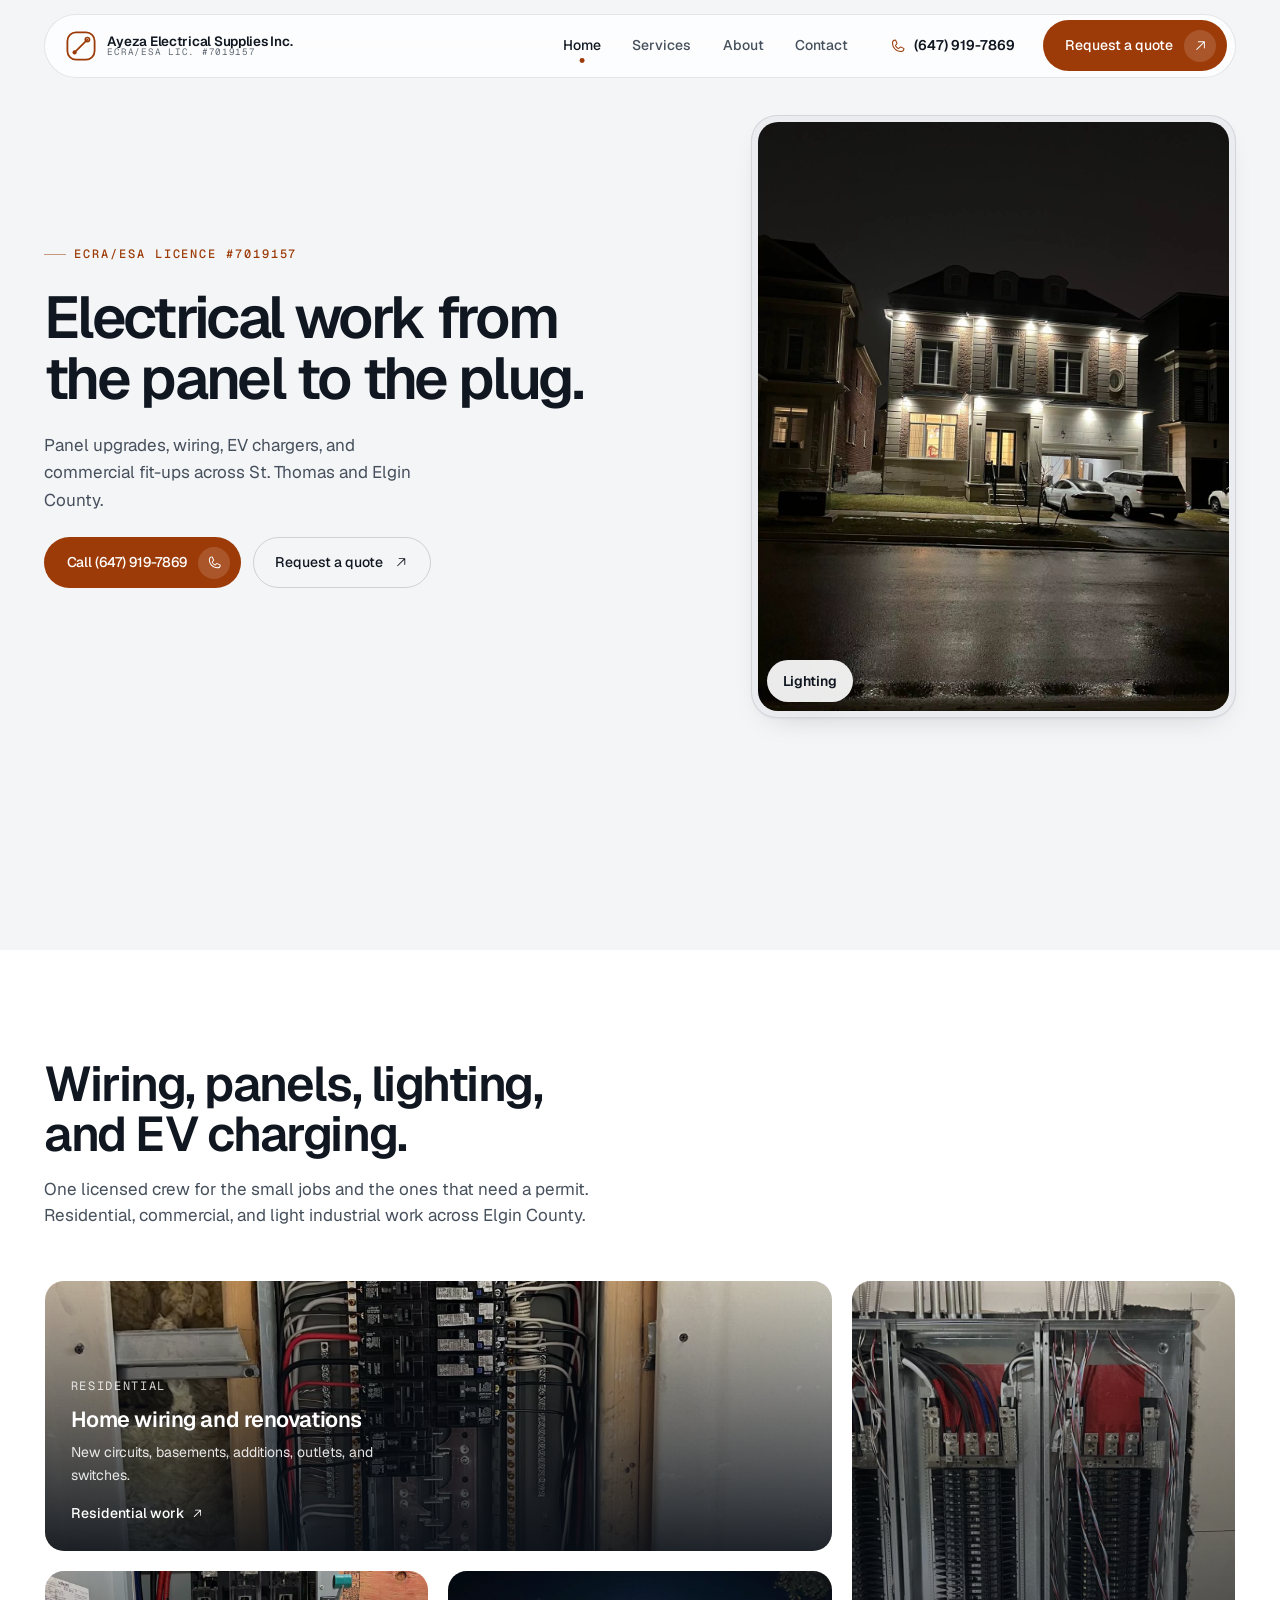
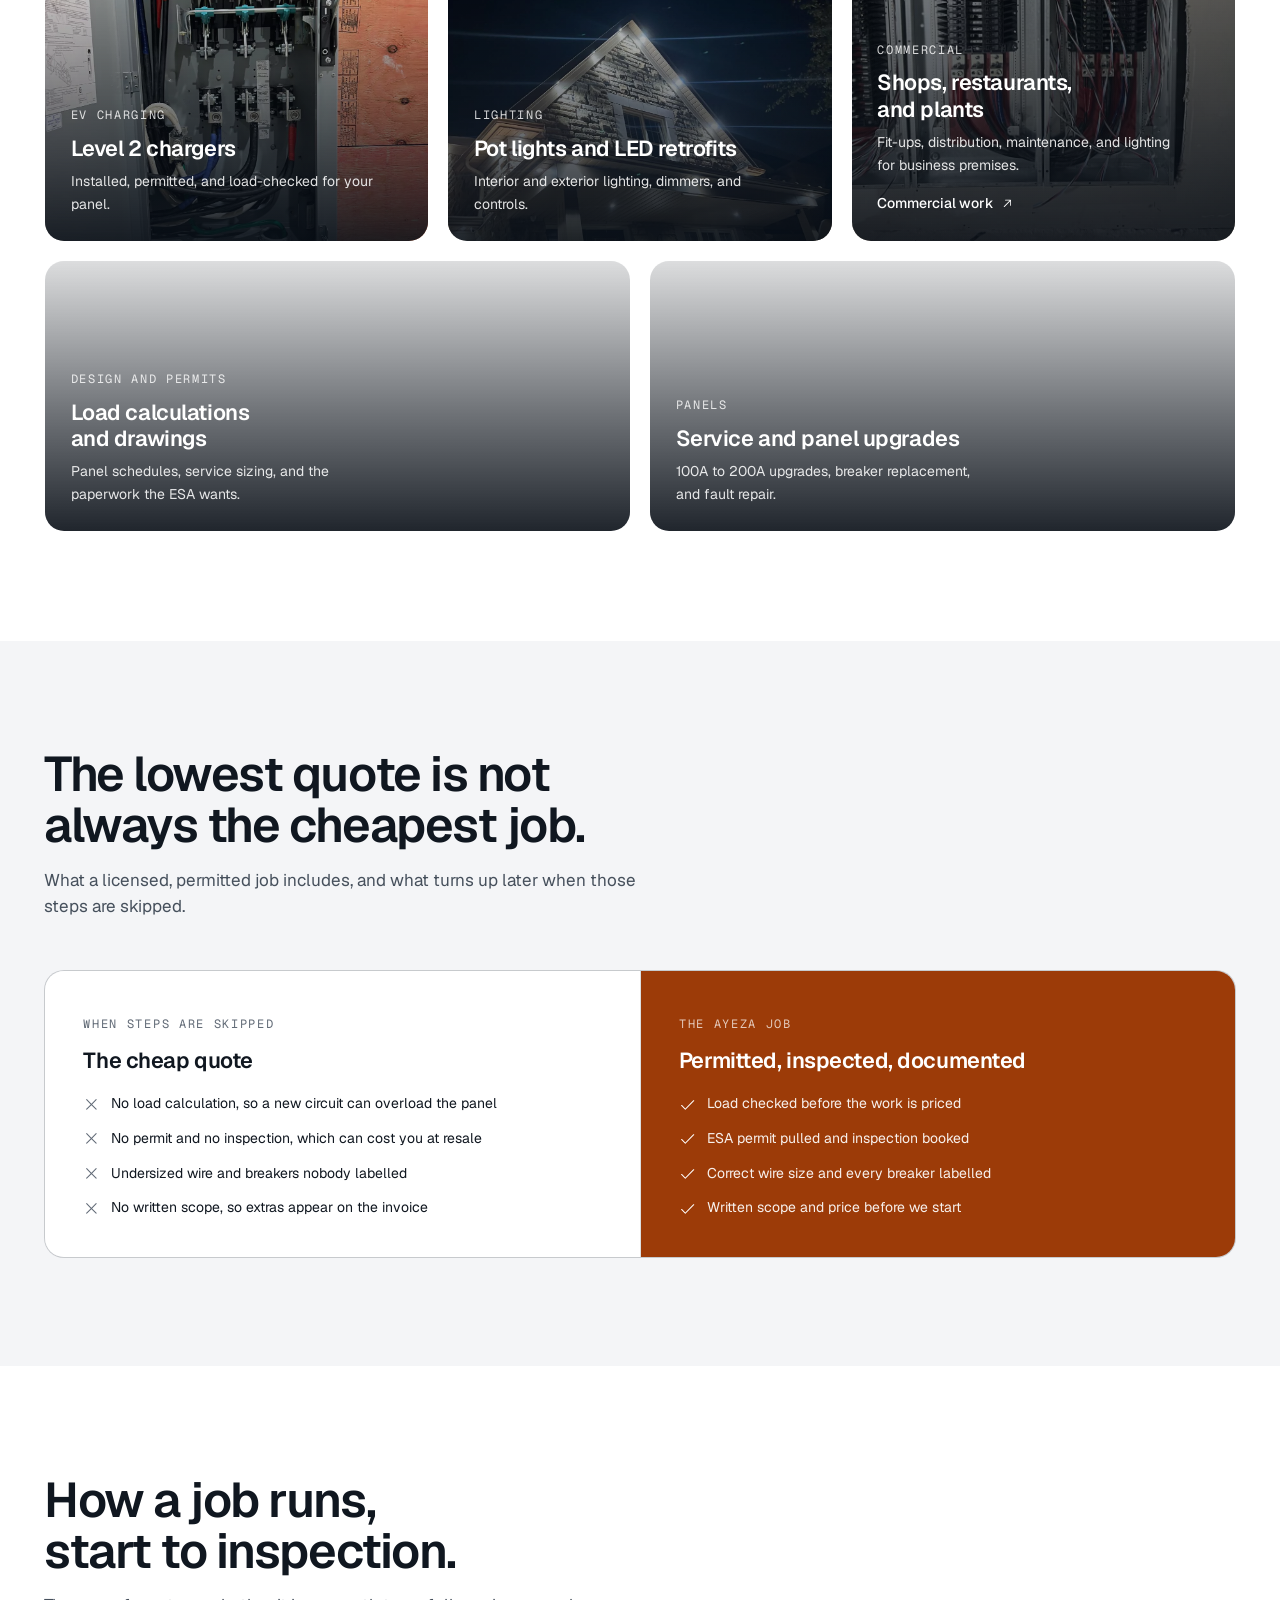
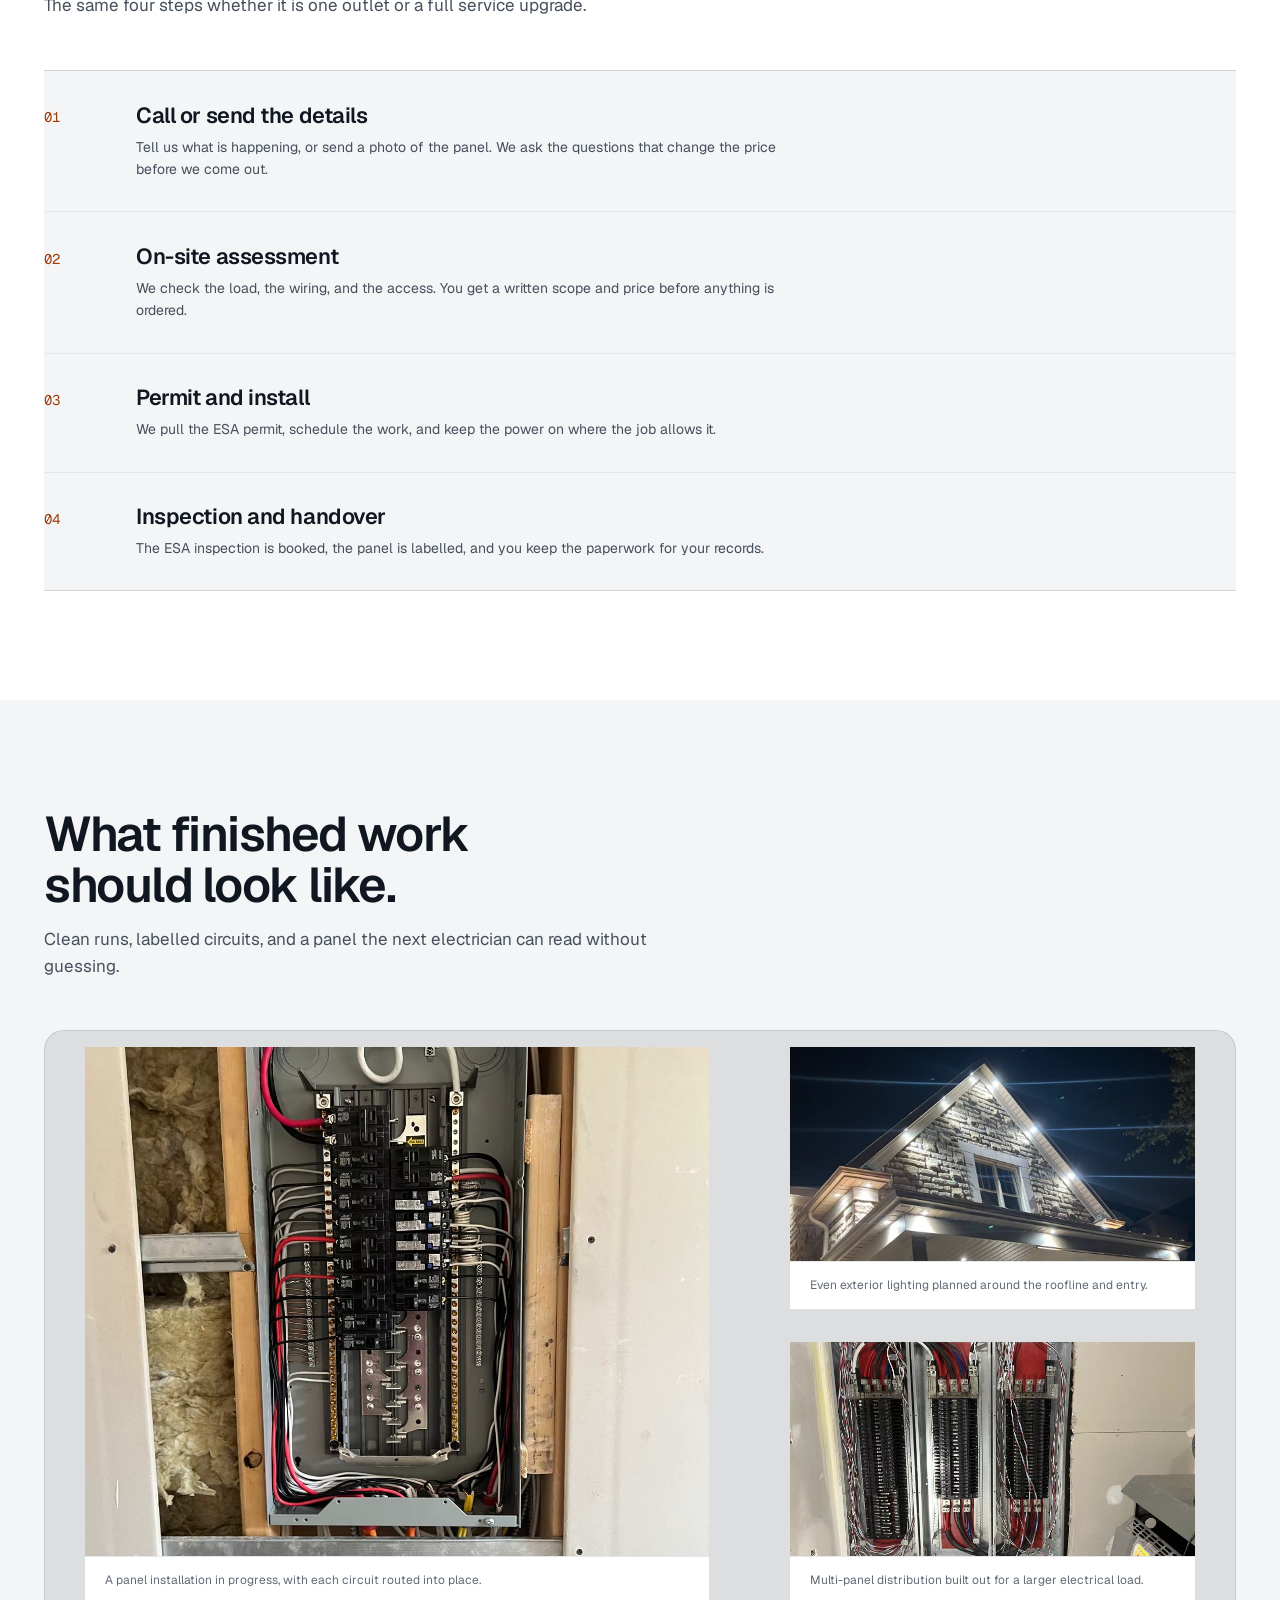
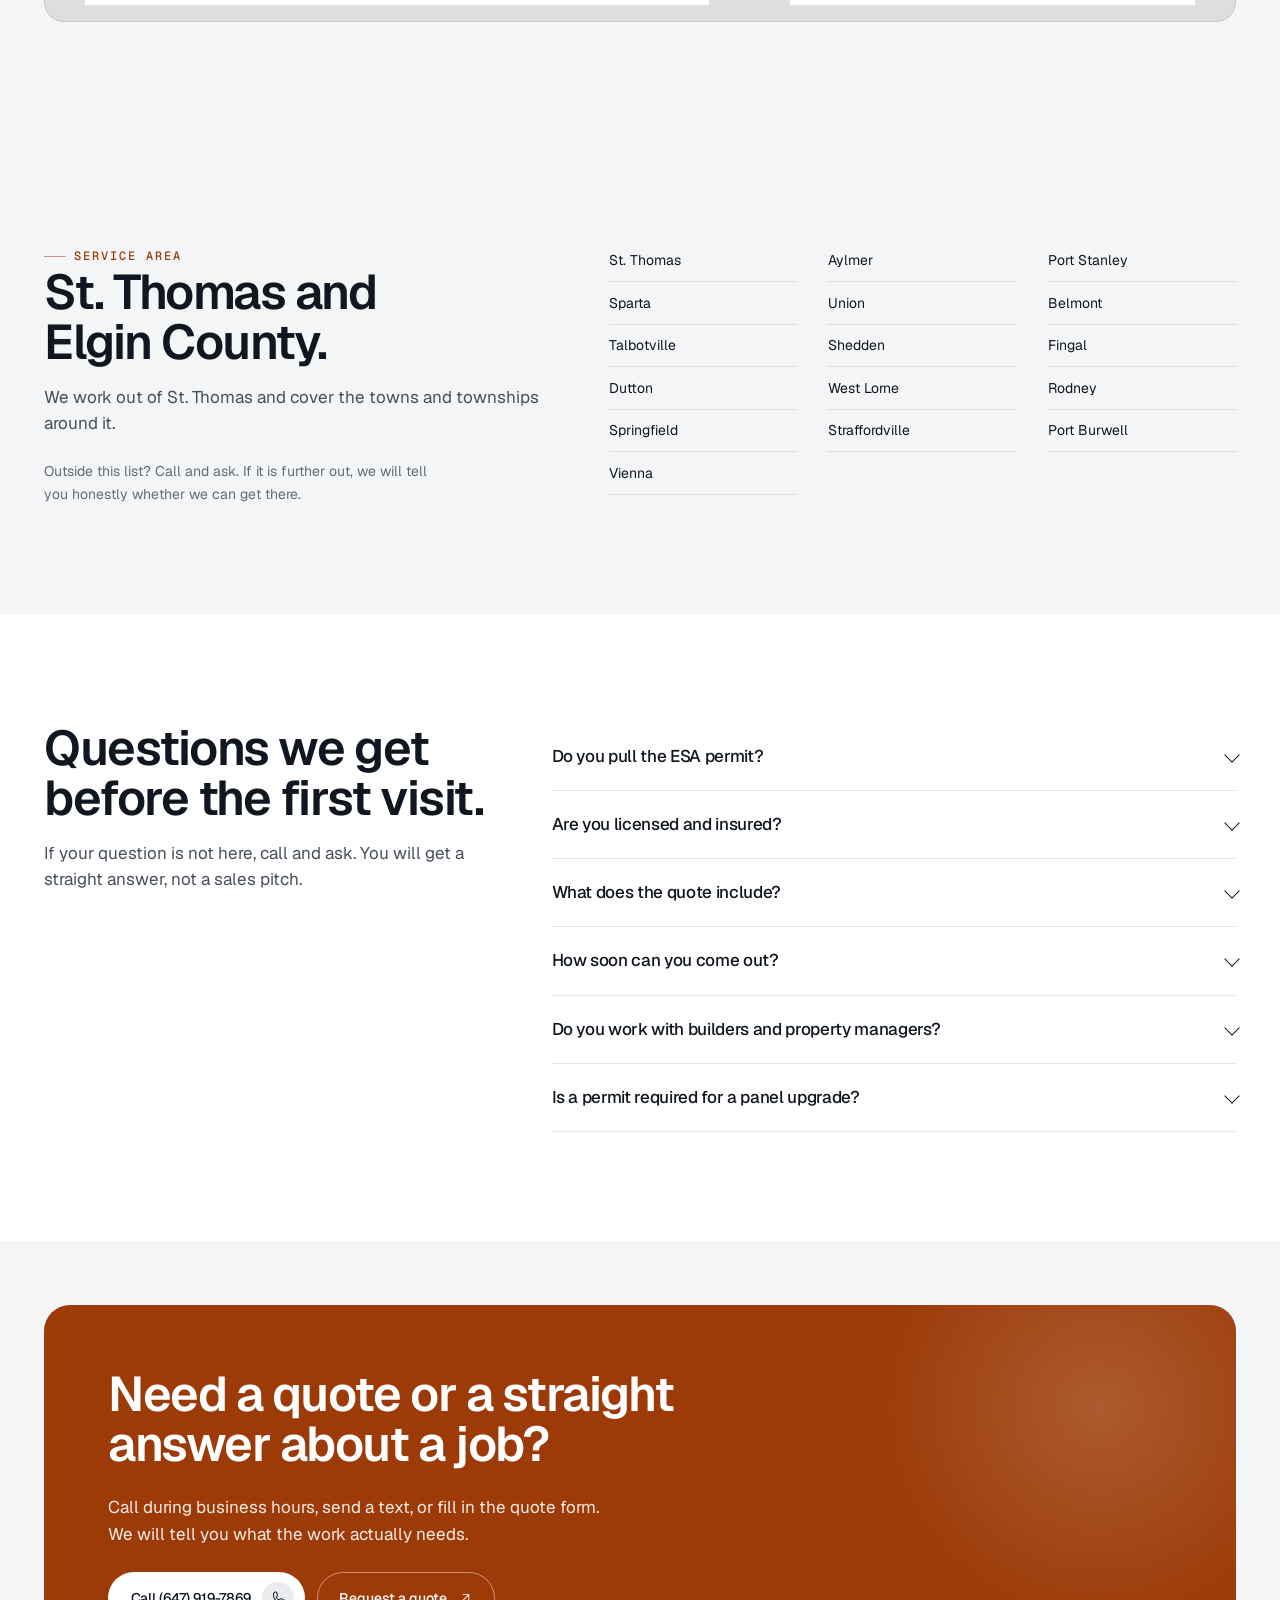
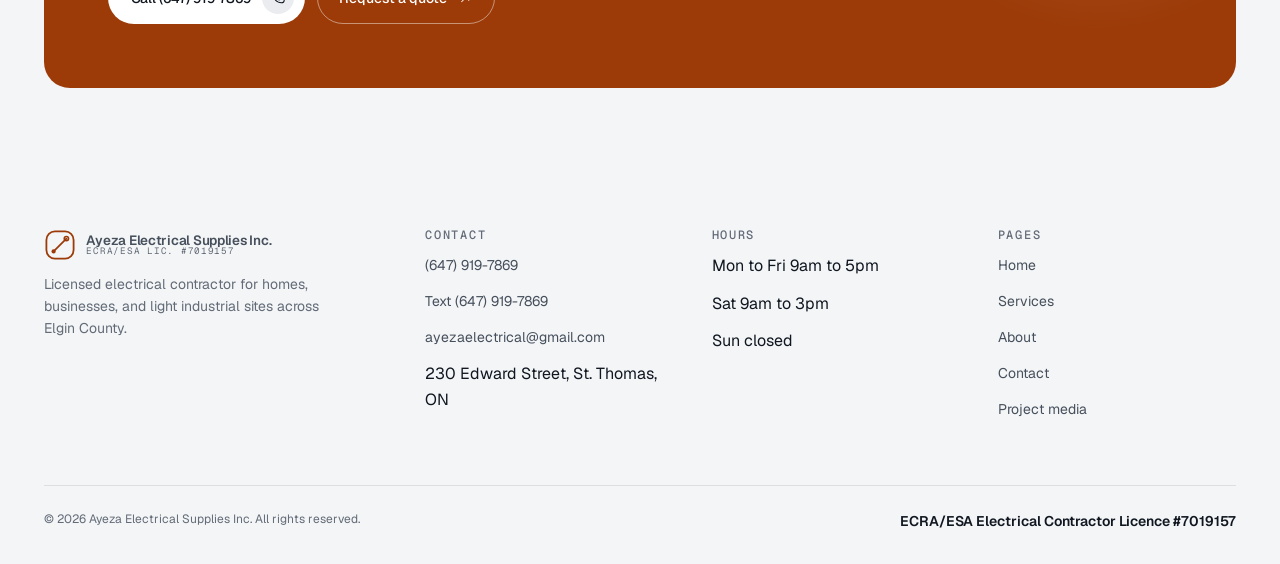
==== commit 3ede956e: "Display electrical contractor licence" ====
--- a/index.html
+++ b/index.html
@@ -25,6 +25,7 @@
   "@context": "https://schema.org",
   "@type": "Electrician",
   "name": "Ayeza Electrical Supplies Inc.",
+  "identifier": "ECRA/ESA Electrical Contractor Licence #7019157",
   "alternateName": "Ayeza Electrical",
   "description": "Licensed electrical contractor for residential, commercial, and light industrial work in St. Thomas and Elgin County, Ontario.",
   "url": "https://ayezaelectrical.ca/",
@@ -53,7 +54,7 @@
   "@type": "FAQPage",
   "mainEntity": [
     { "@type": "Question", "name": "Do you pull the ESA permit?", "acceptedAnswer": { "@type": "Answer", "text": "Yes. Work that needs a permit gets one, and the inspection is part of the job, not something you chase afterwards." } },
-    { "@type": "Question", "name": "Are you licensed and insured?", "acceptedAnswer": { "@type": "Answer", "text": "Ayeza Electrical Supplies Inc. holds an active ECRA/ESA licence with the Electrical Safety Authority. Ask for the licence number and certificate of insurance before work starts and we will send both." } },
+    { "@type": "Question", "name": "Are you licensed and insured?", "acceptedAnswer": { "@type": "Answer", "text": "Ayeza Electrical Supplies Inc. holds ECRA/ESA Electrical Contractor Licence #7019157 with the Electrical Safety Authority. Ask for the current certificate of insurance before work starts and we will send it." } },
     { "@type": "Question", "name": "What does the quote include?", "acceptedAnswer": { "@type": "Answer", "text": "Labour, materials, the permit fee, and the inspection. If we open a wall and find something that changes the work, we stop and price it before continuing." } },
     { "@type": "Question", "name": "How soon can you come out?", "acceptedAnswer": { "@type": "Answer", "text": "Most quotes are scheduled within a few business days. If the job is urgent, call and we will tell you honestly what is possible that day." } },
     { "@type": "Question", "name": "Do you work with builders and property managers?", "acceptedAnswer": { "@type": "Answer", "text": "Yes. We handle fit-ups, unit turns, and scheduled maintenance for landlords, builders, and small commercial sites." } },
@@ -78,8 +79,8 @@
         <circle cx="22.4" cy="9.6" r="2.1" fill="none" stroke="currentColor" stroke-width="1.7"/>
       </svg>
       <span class="brand__text">
-        <span class="brand__name">Ayeza Electrical</span>
-        <span class="brand__sub">St. Thomas, Ontario</span>
+        <span class="brand__name">Ayeza Electrical Supplies Inc.</span>
+        <span class="brand__sub">ECRA/ESA Lic. #7019157</span>
       </span>
     </a>
     <nav class="nav__links" aria-label="Primary">
@@ -107,7 +108,7 @@
     <div class="wrap">
       <div class="hero__grid">
         <div class="hero__copy reveal">
-          <span class="eyebrow">ECRA/ESA licensed contractor</span>
+          <span class="eyebrow">ECRA/ESA Licence #7019157</span>
           <h1>Electrical work from the panel to the plug.</h1>
           <p class="hero__lead">Panel upgrades, wiring, EV chargers, and commercial fit-ups across St. Thomas and Elgin County.</p>
           <div class="btn-row">
@@ -338,7 +339,7 @@
           </details>
           <details class="faq__item">
             <summary>Are you licensed and insured?</summary>
-            <p>Ayeza Electrical Supplies Inc. holds an active ECRA/ESA licence with the Electrical Safety Authority. Ask for the licence number and certificate of insurance before work starts and we will send both.</p>
+            <p>Ayeza Electrical Supplies Inc. holds ECRA/ESA Electrical Contractor Licence #7019157 with the Electrical Safety Authority. Ask for the current certificate of insurance before work starts and we will send it.</p>
           </details>
           <details class="faq__item">
             <summary>What does the quote include?</summary>
@@ -391,8 +392,8 @@
         <circle cx="22.4" cy="9.6" r="2.1" fill="none" stroke="currentColor" stroke-width="1.7"/>
       </svg>
           <span class="brand__text">
-            <span class="brand__name">Ayeza Electrical</span>
-            <span class="brand__sub">St. Thomas, Ontario</span>
+            <span class="brand__name">Ayeza Electrical Supplies Inc.</span>
+            <span class="brand__sub">ECRA/ESA Lic. #7019157</span>
           </span>
         </a>
         <p class="muted" style="font-size:var(--t-small);max-width:32ch">Licensed electrical contractor for homes, businesses, and light industrial sites across Elgin County.</p>
@@ -417,8 +418,8 @@
       </div>
     </div>
     <div class="footer__bottom">
-      <span>&copy; 2026 Ayeza Electrical Supplies Inc.. All rights reserved.</span>
-      <span>ECRA/ESA licensed electrical contractor</span>
+      <span>&copy; 2026 Ayeza Electrical Supplies Inc. All rights reserved.</span>
+      <span class="footer__licence">ECRA/ESA Electrical Contractor Licence #7019157</span>
     </div>
   </div>
 </footer>
--- a/assets/css/styles.css
+++ b/assets/css/styles.css
@@ -379,11 +379,11 @@
 .brand { display: inline-flex; align-items: center; gap: 0.65rem; margin-right: auto; }
 .brand__mark { width: 2rem; height: 2rem; flex: none; color: var(--accent); }
 .brand__text { display: grid; line-height: 1.05; }
-.brand__name { font-size: 0.95rem; font-weight: 600; letter-spacing: -0.02em; }
+.brand__name { font-size: 0.84rem; font-weight: 600; letter-spacing: -0.02em; white-space: nowrap; }
 .brand__sub {
   font-family: 'Geist Mono', monospace;
-  font-size: 0.6rem;
-  letter-spacing: 0.14em;
+  font-size: 0.58rem;
+  letter-spacing: 0.08em;
   text-transform: uppercase;
   color: var(--ink-3);
 }
@@ -753,6 +753,7 @@
   font-size: var(--t-micro);
   color: var(--ink-3);
 }
+.footer__licence { color: var(--ink); font-size: var(--t-small); font-weight: 600; }
 
 /* --------------------------------------------------------------------------
    Page headers (interior pages)
